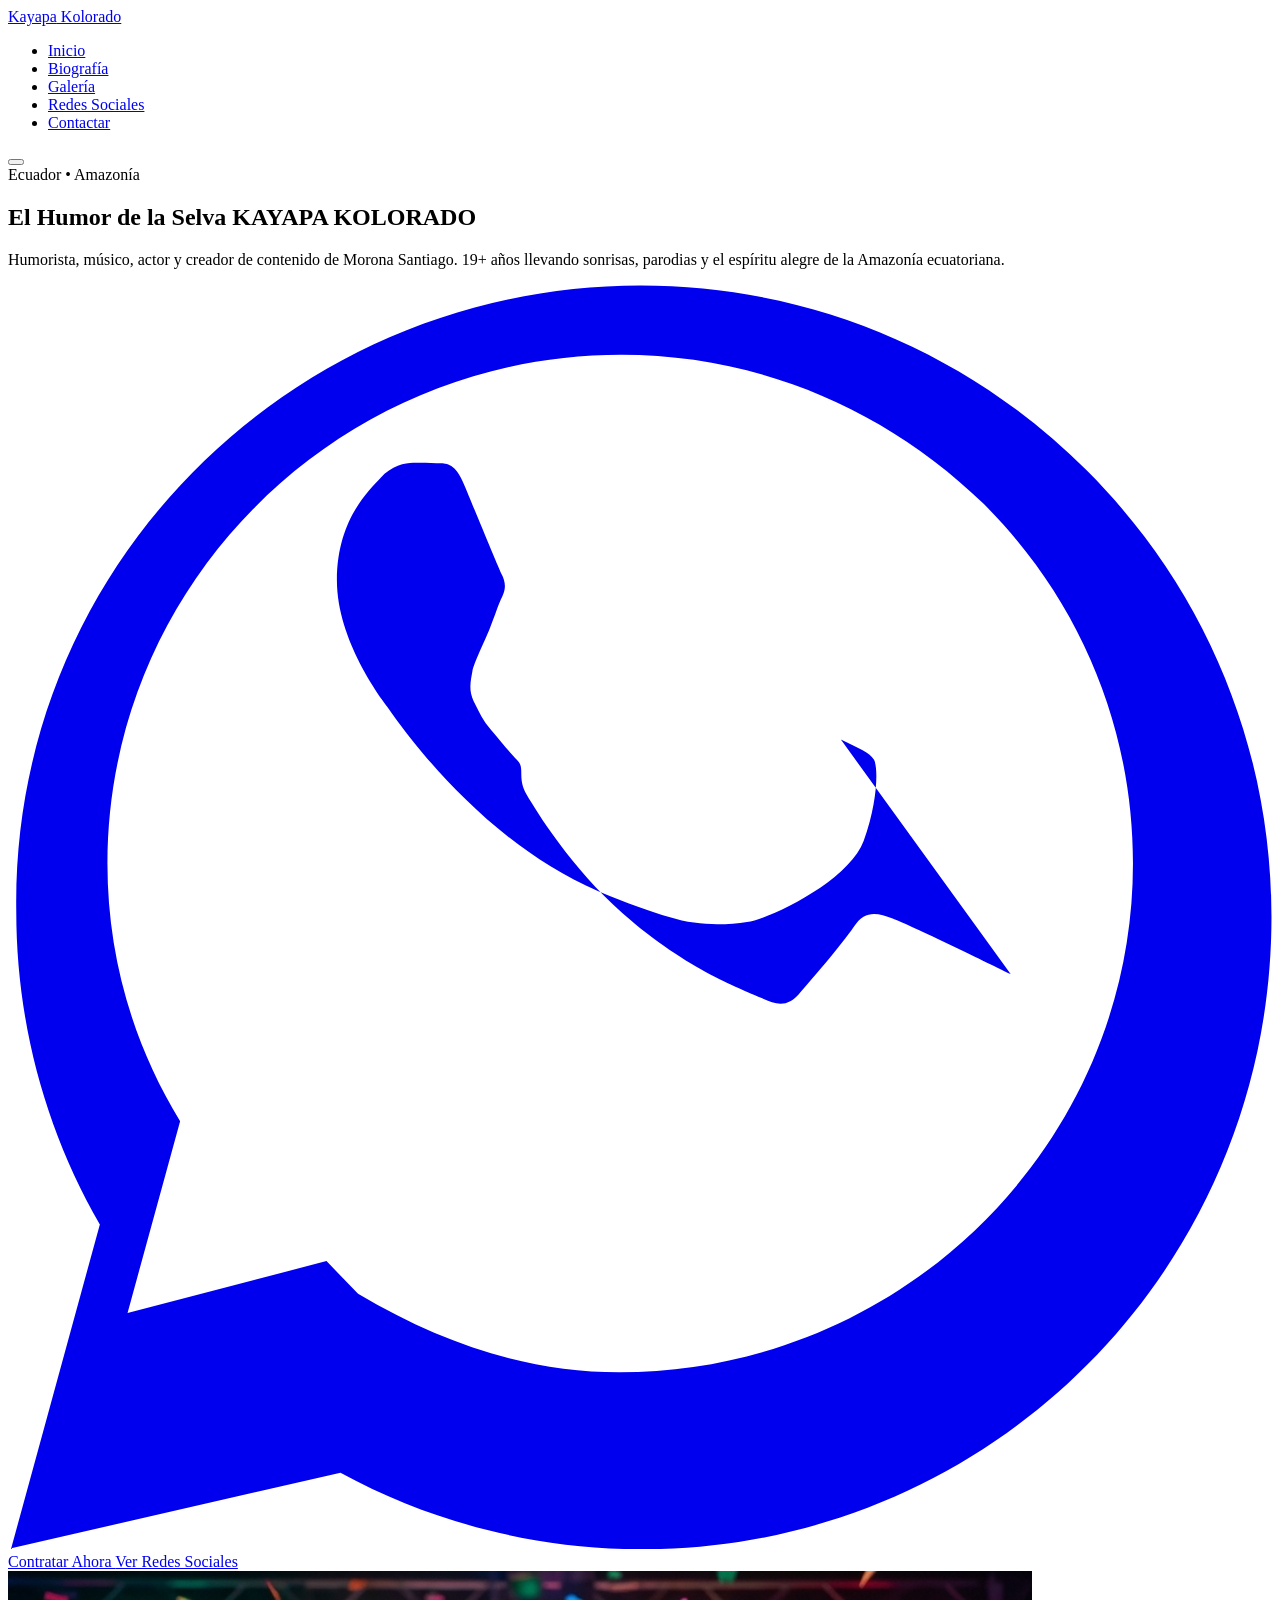
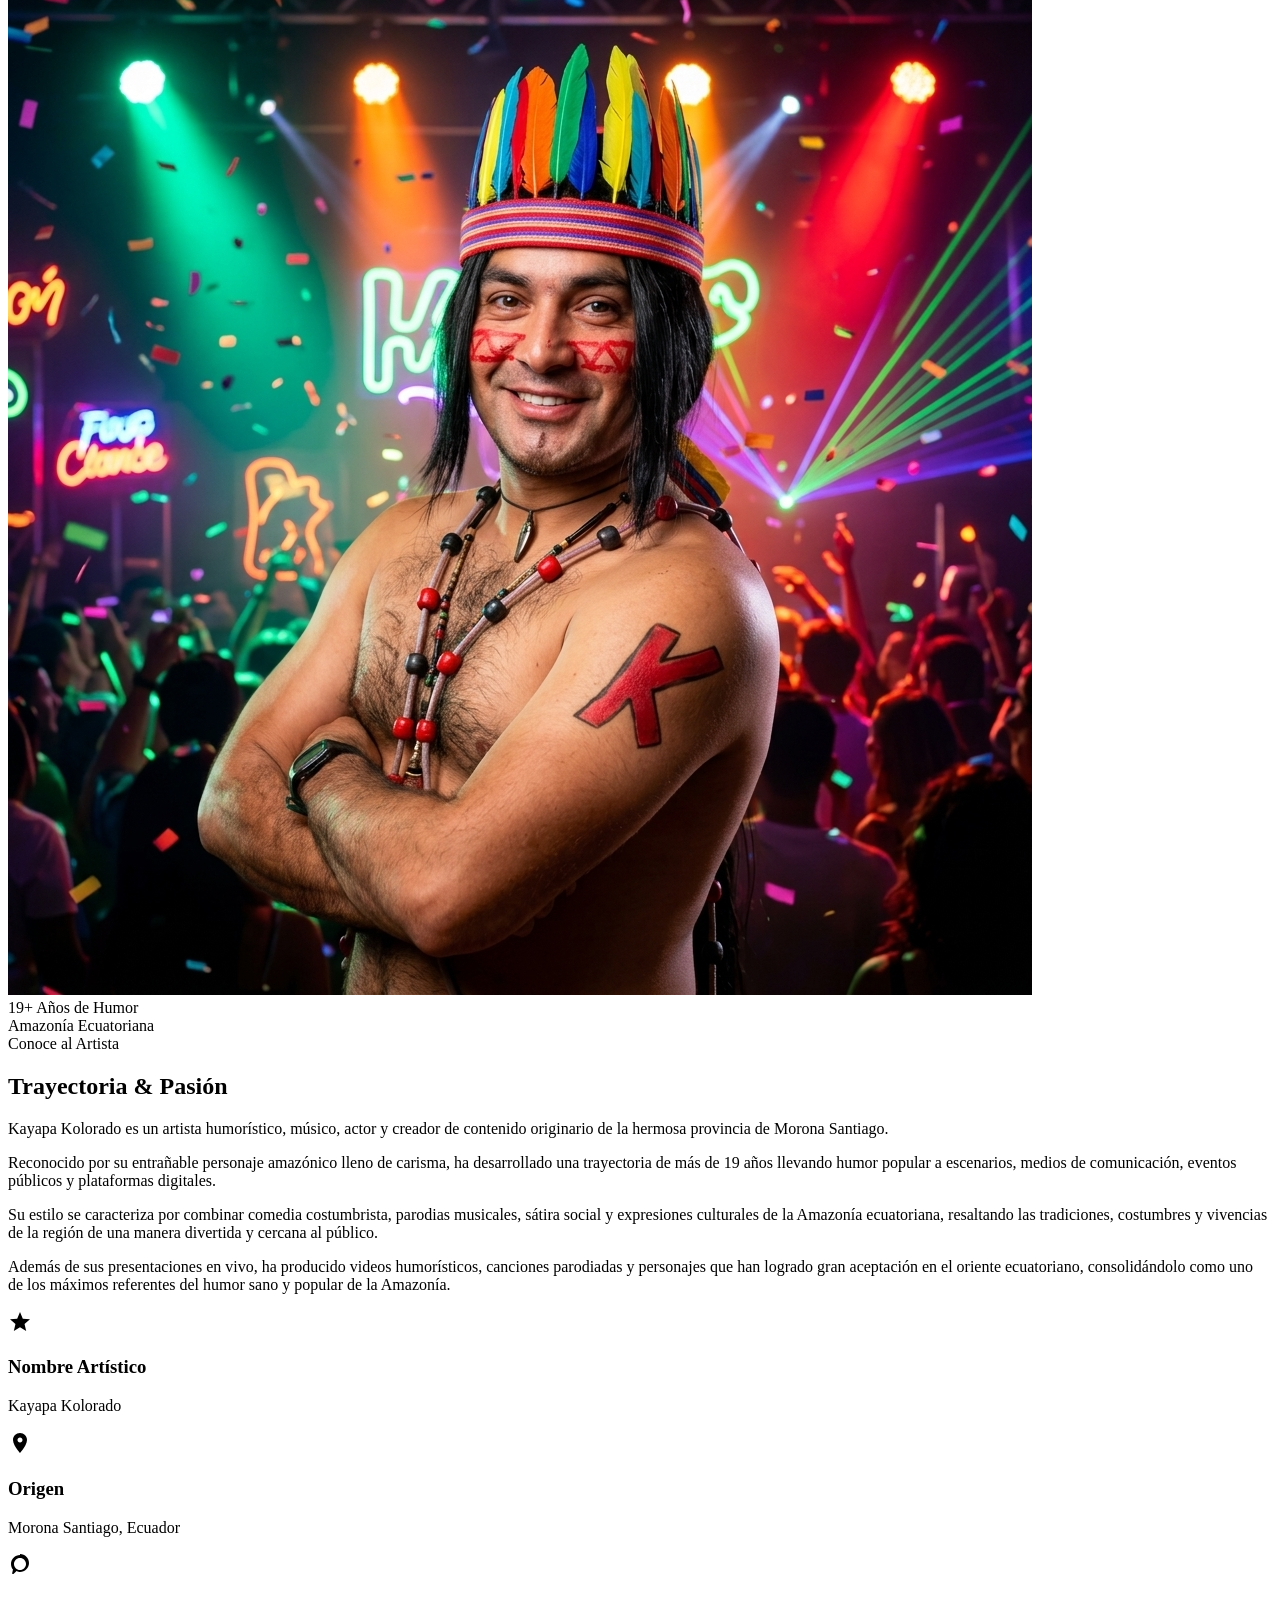
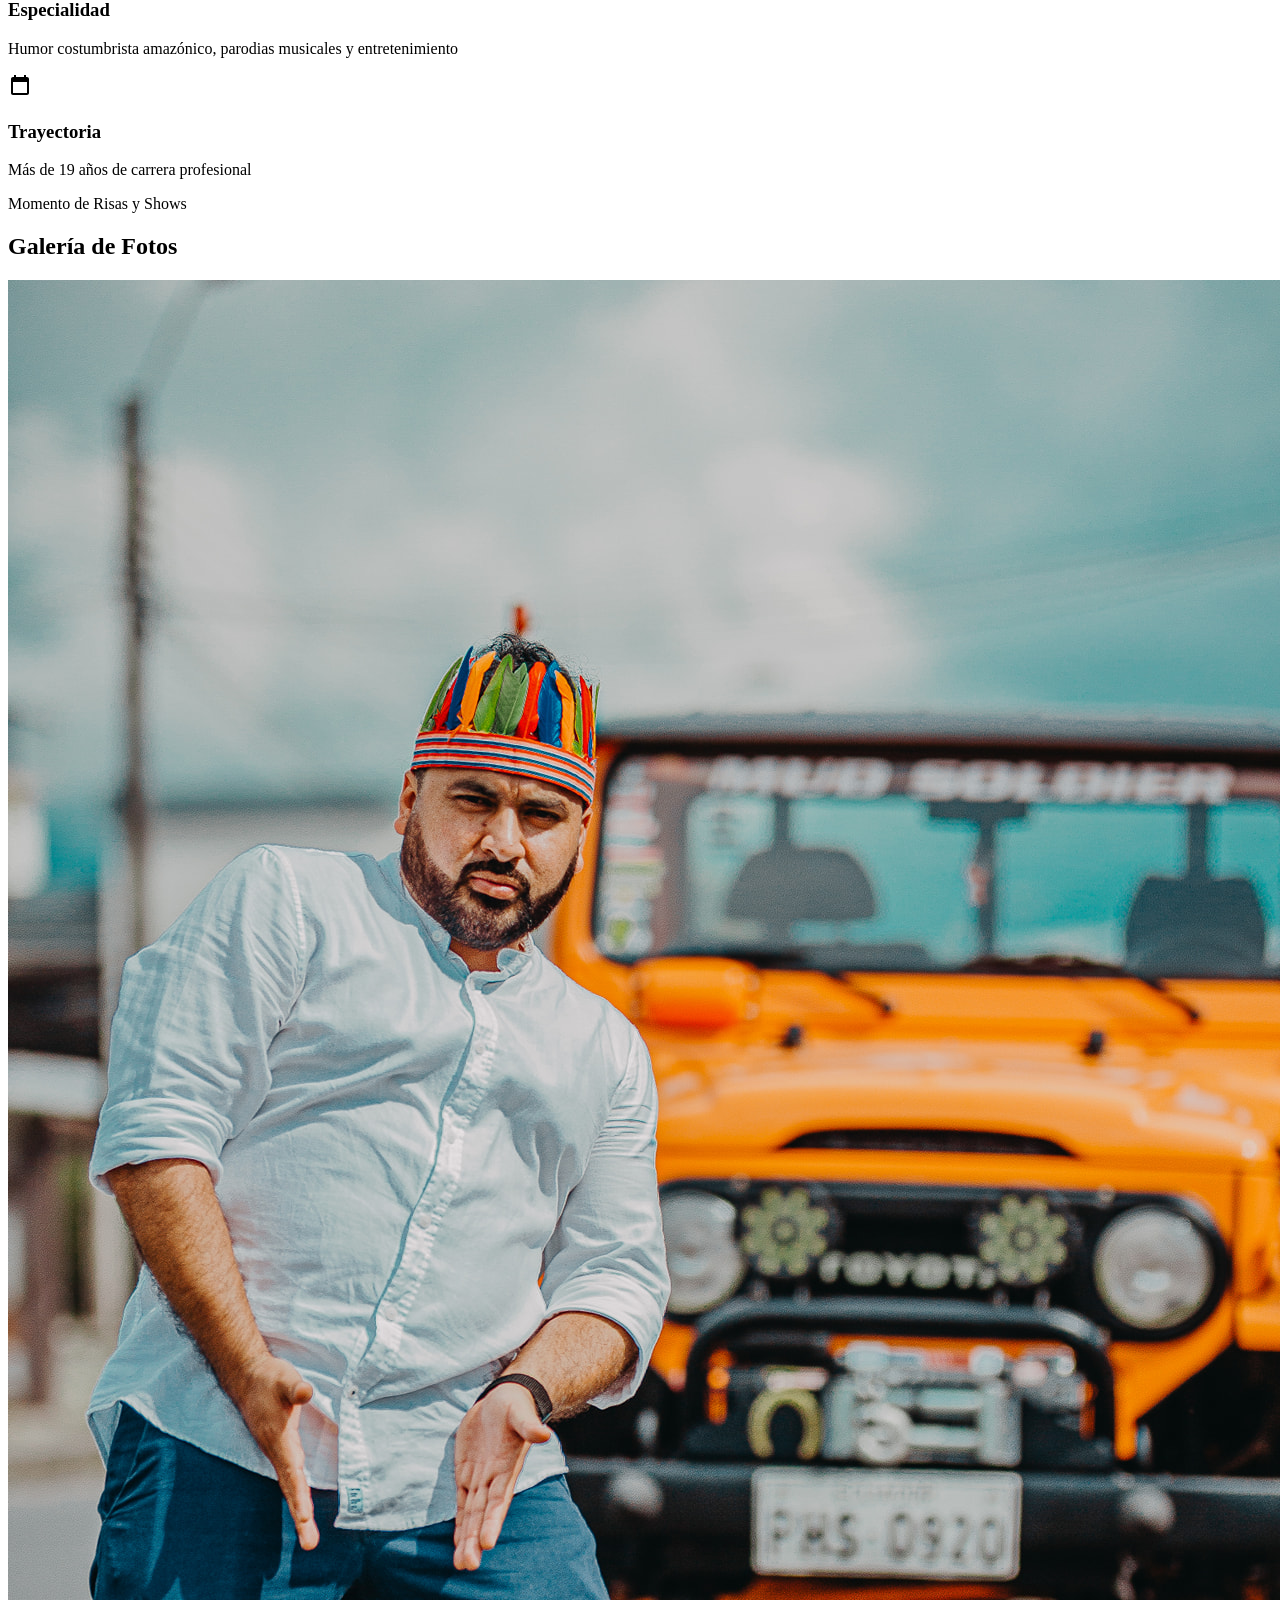
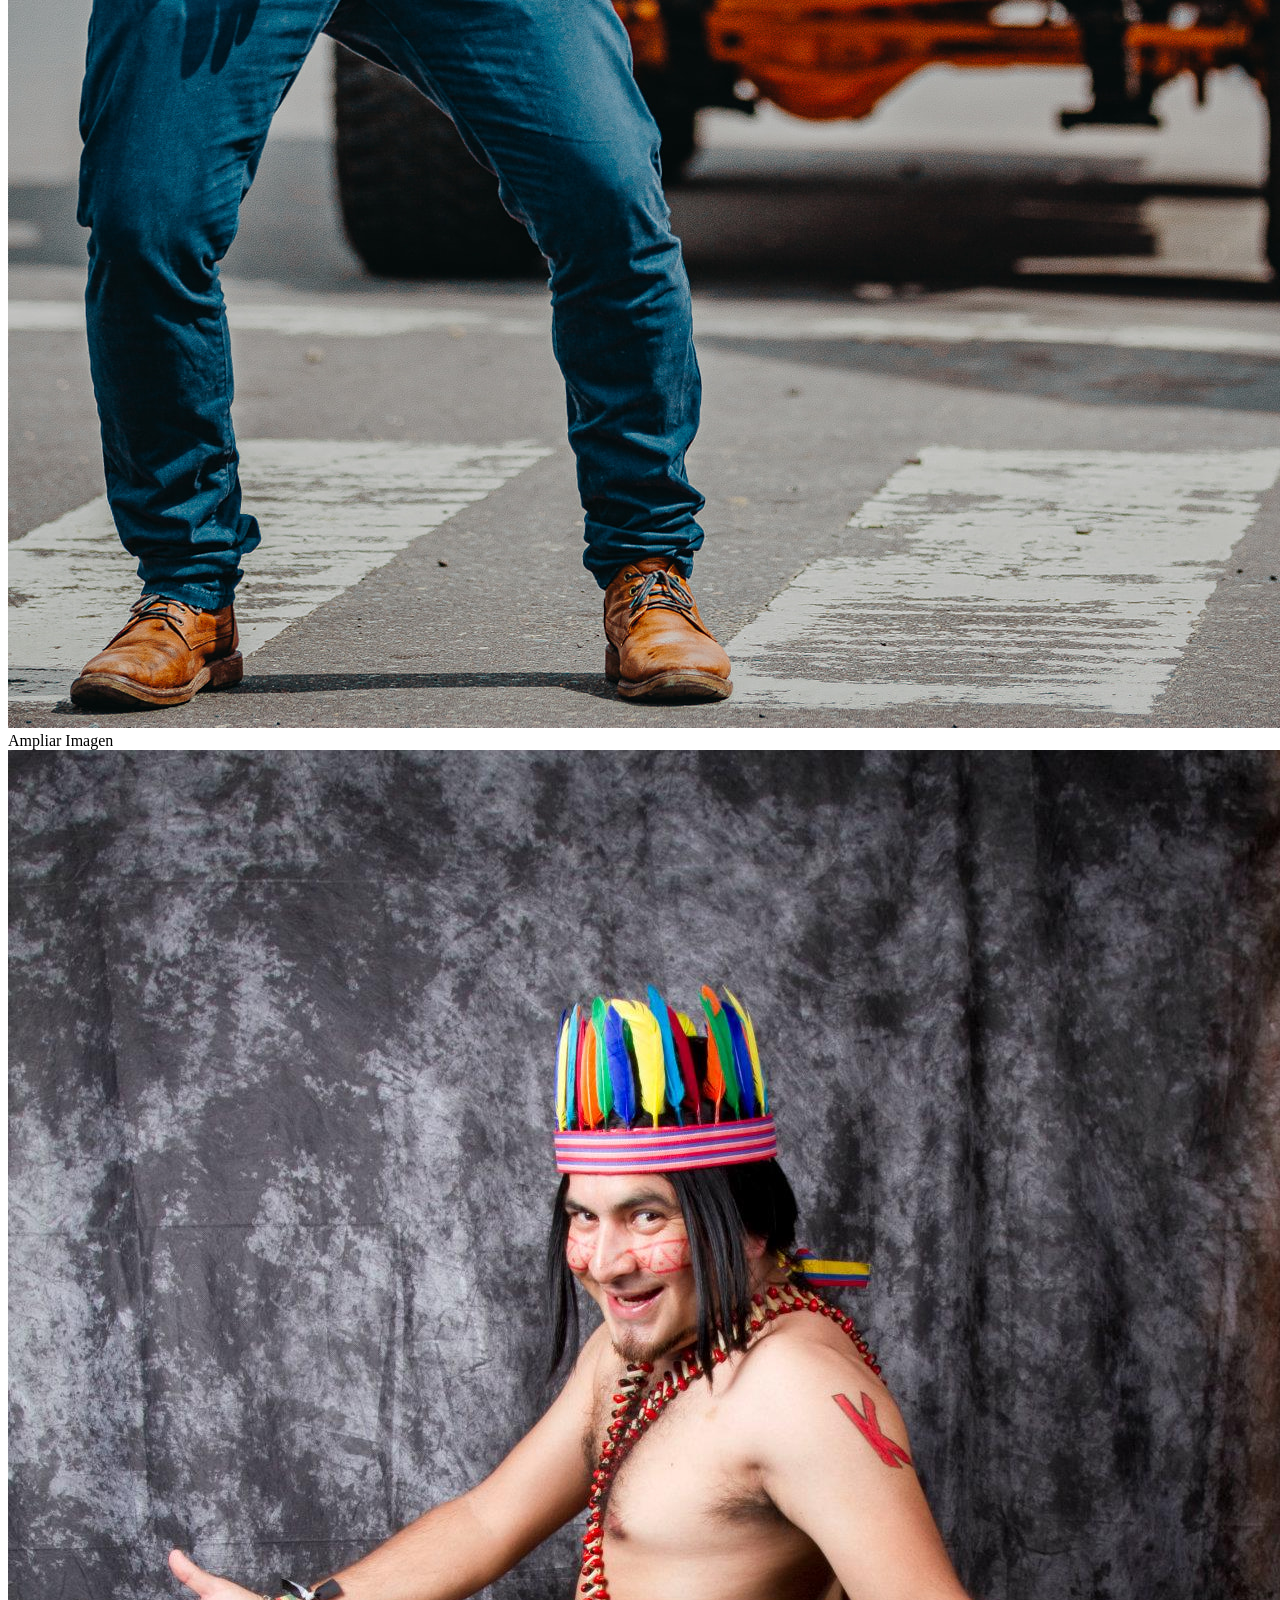
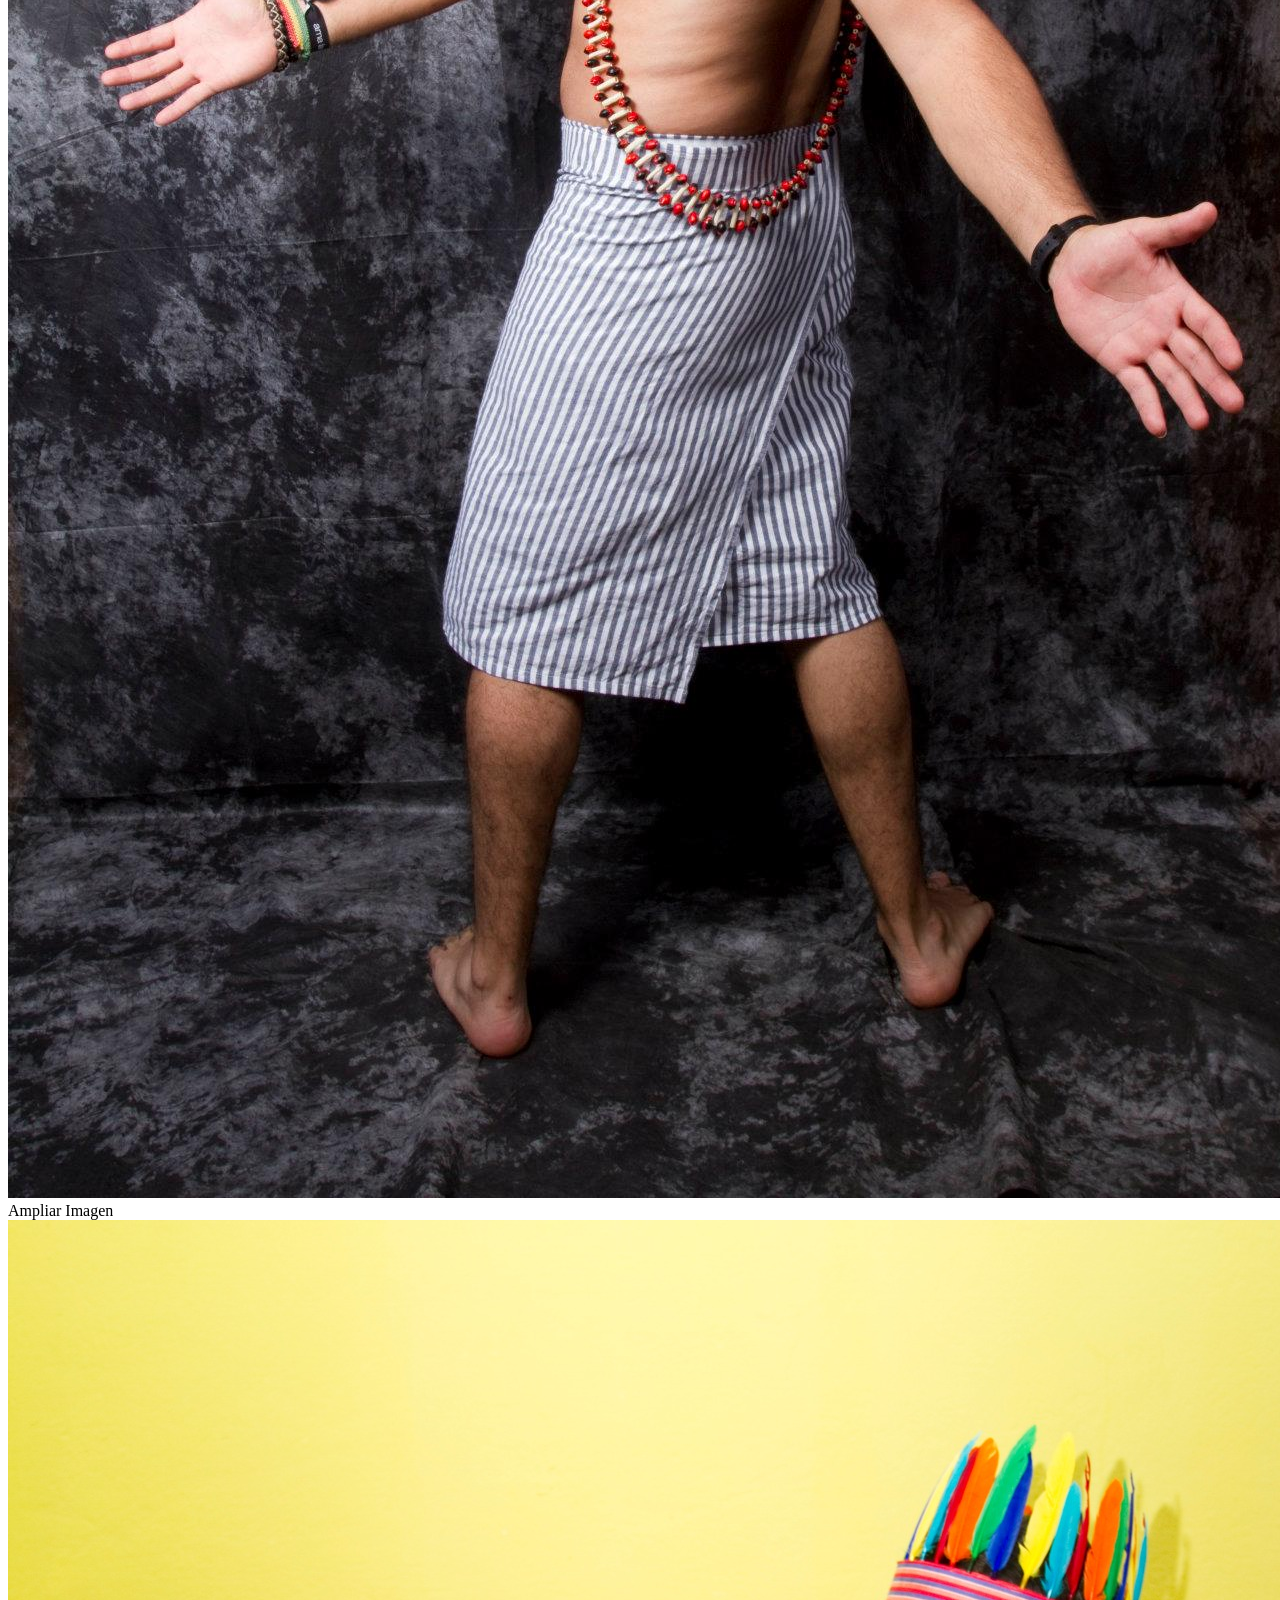
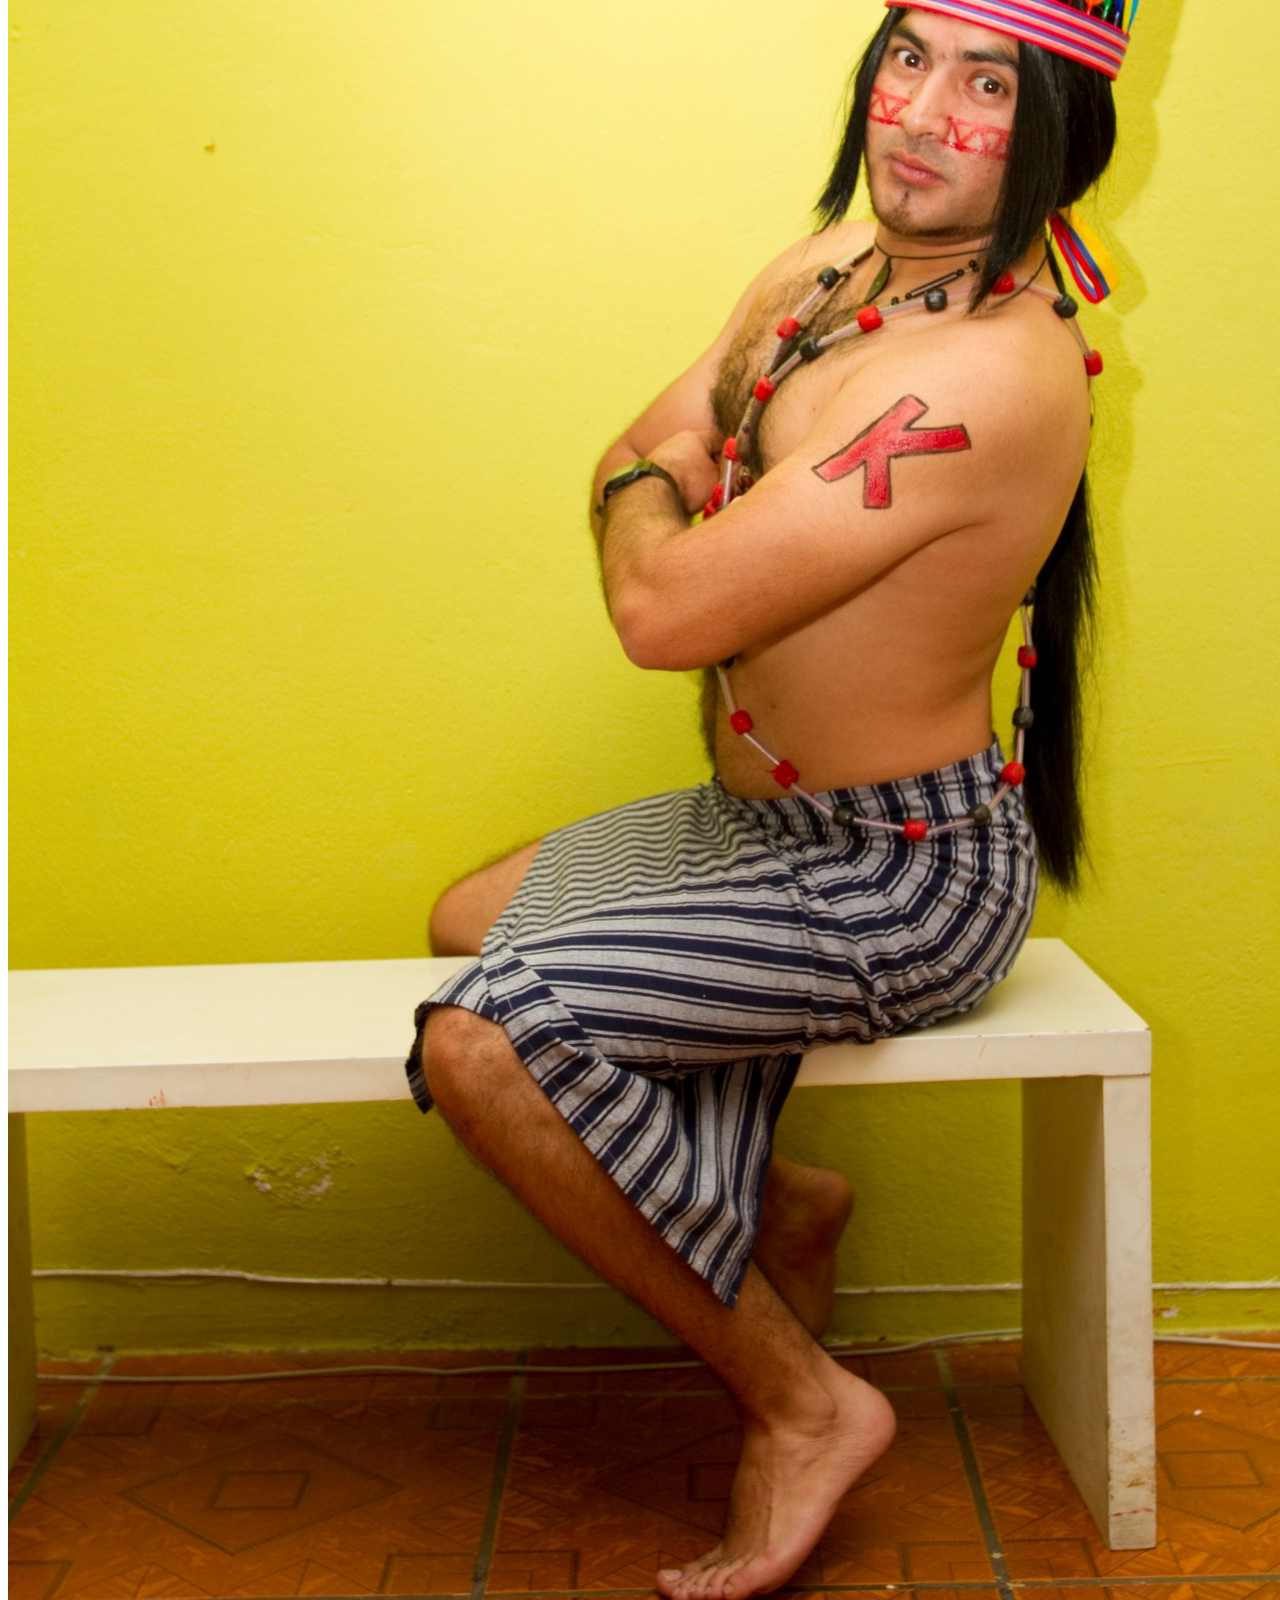
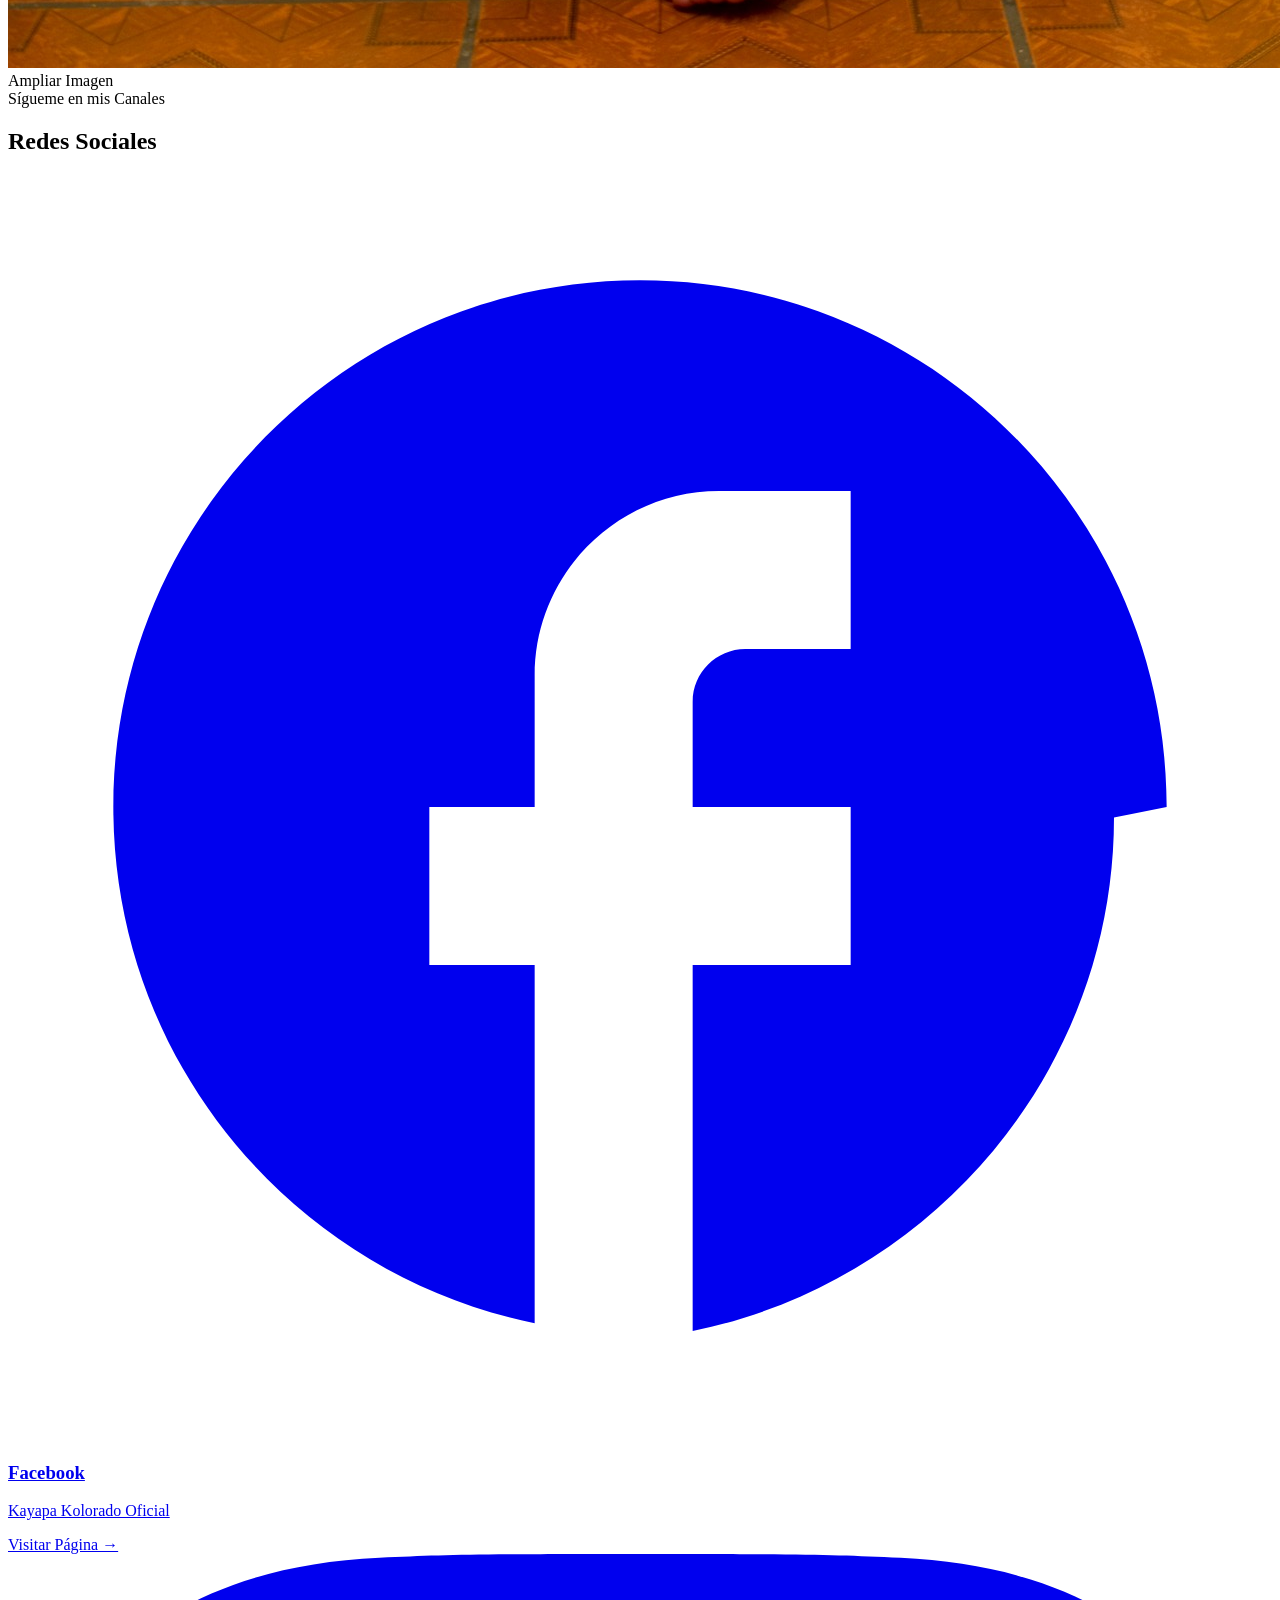
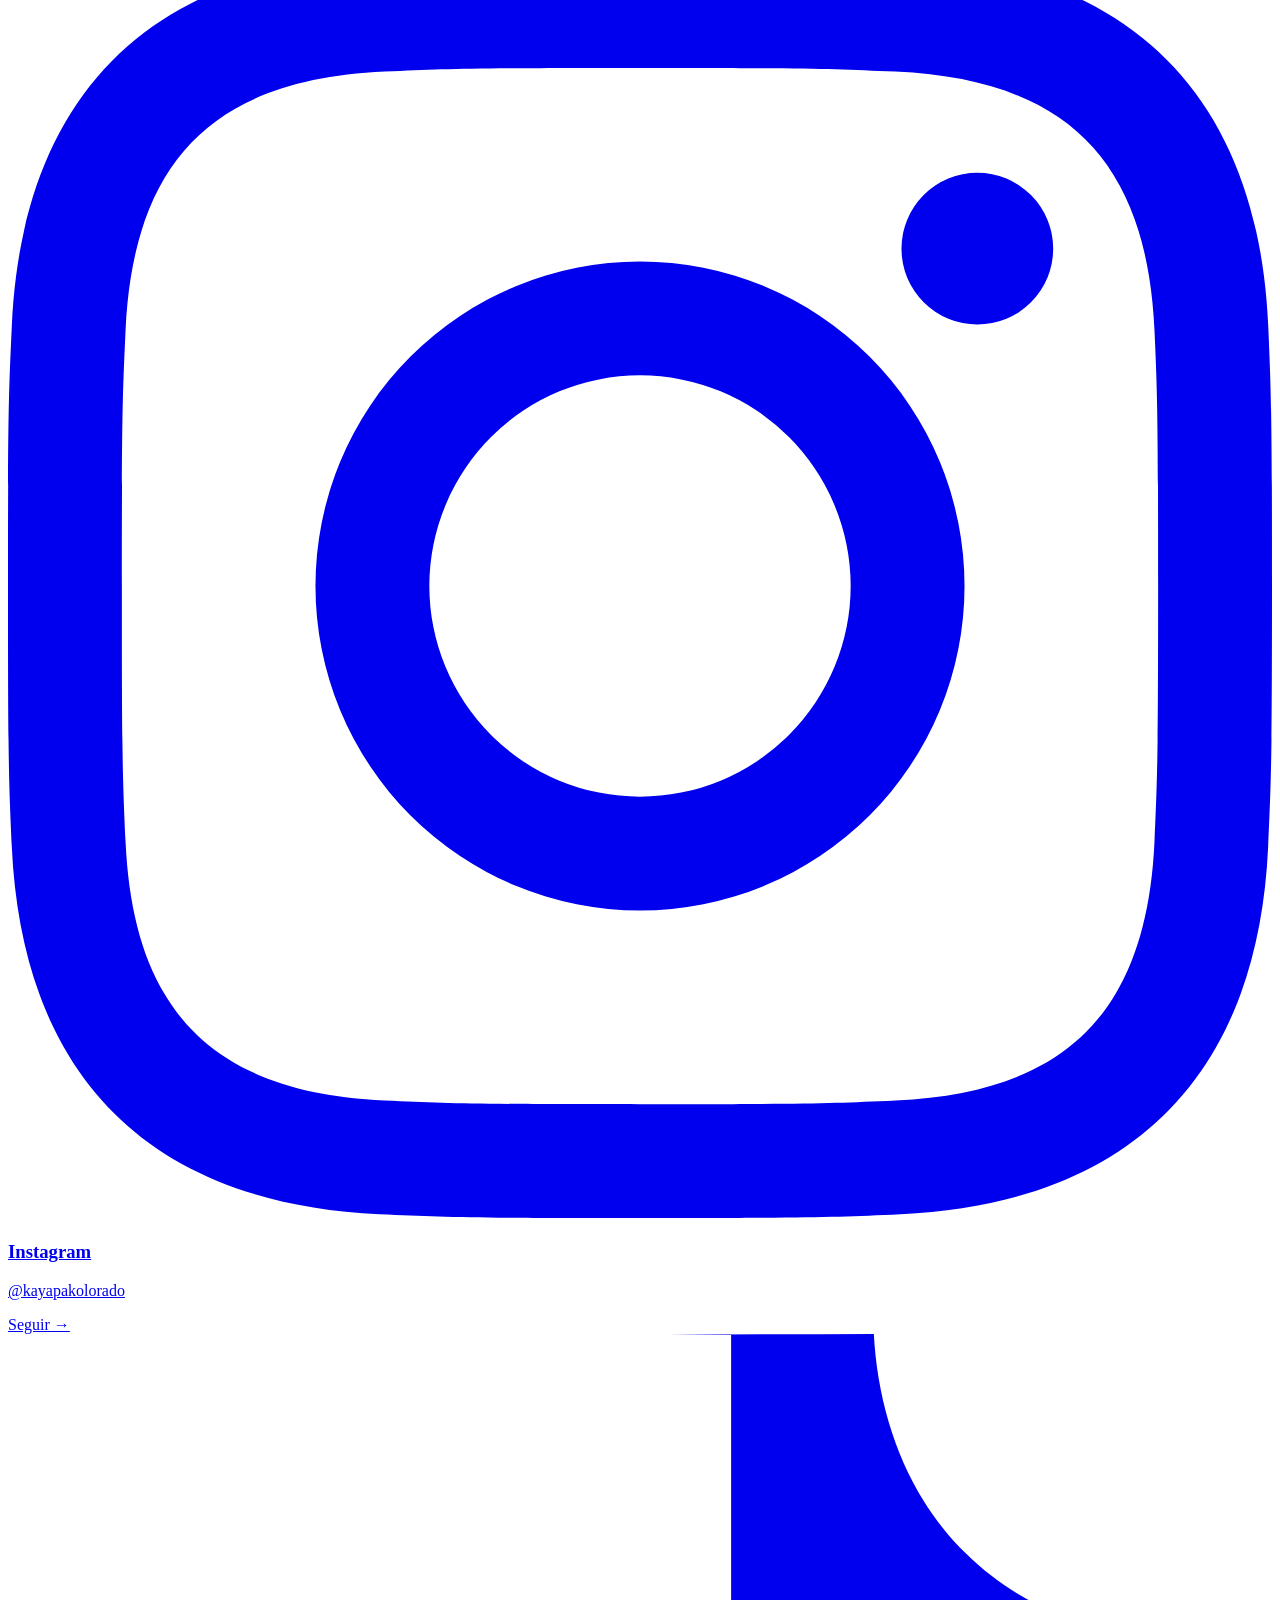
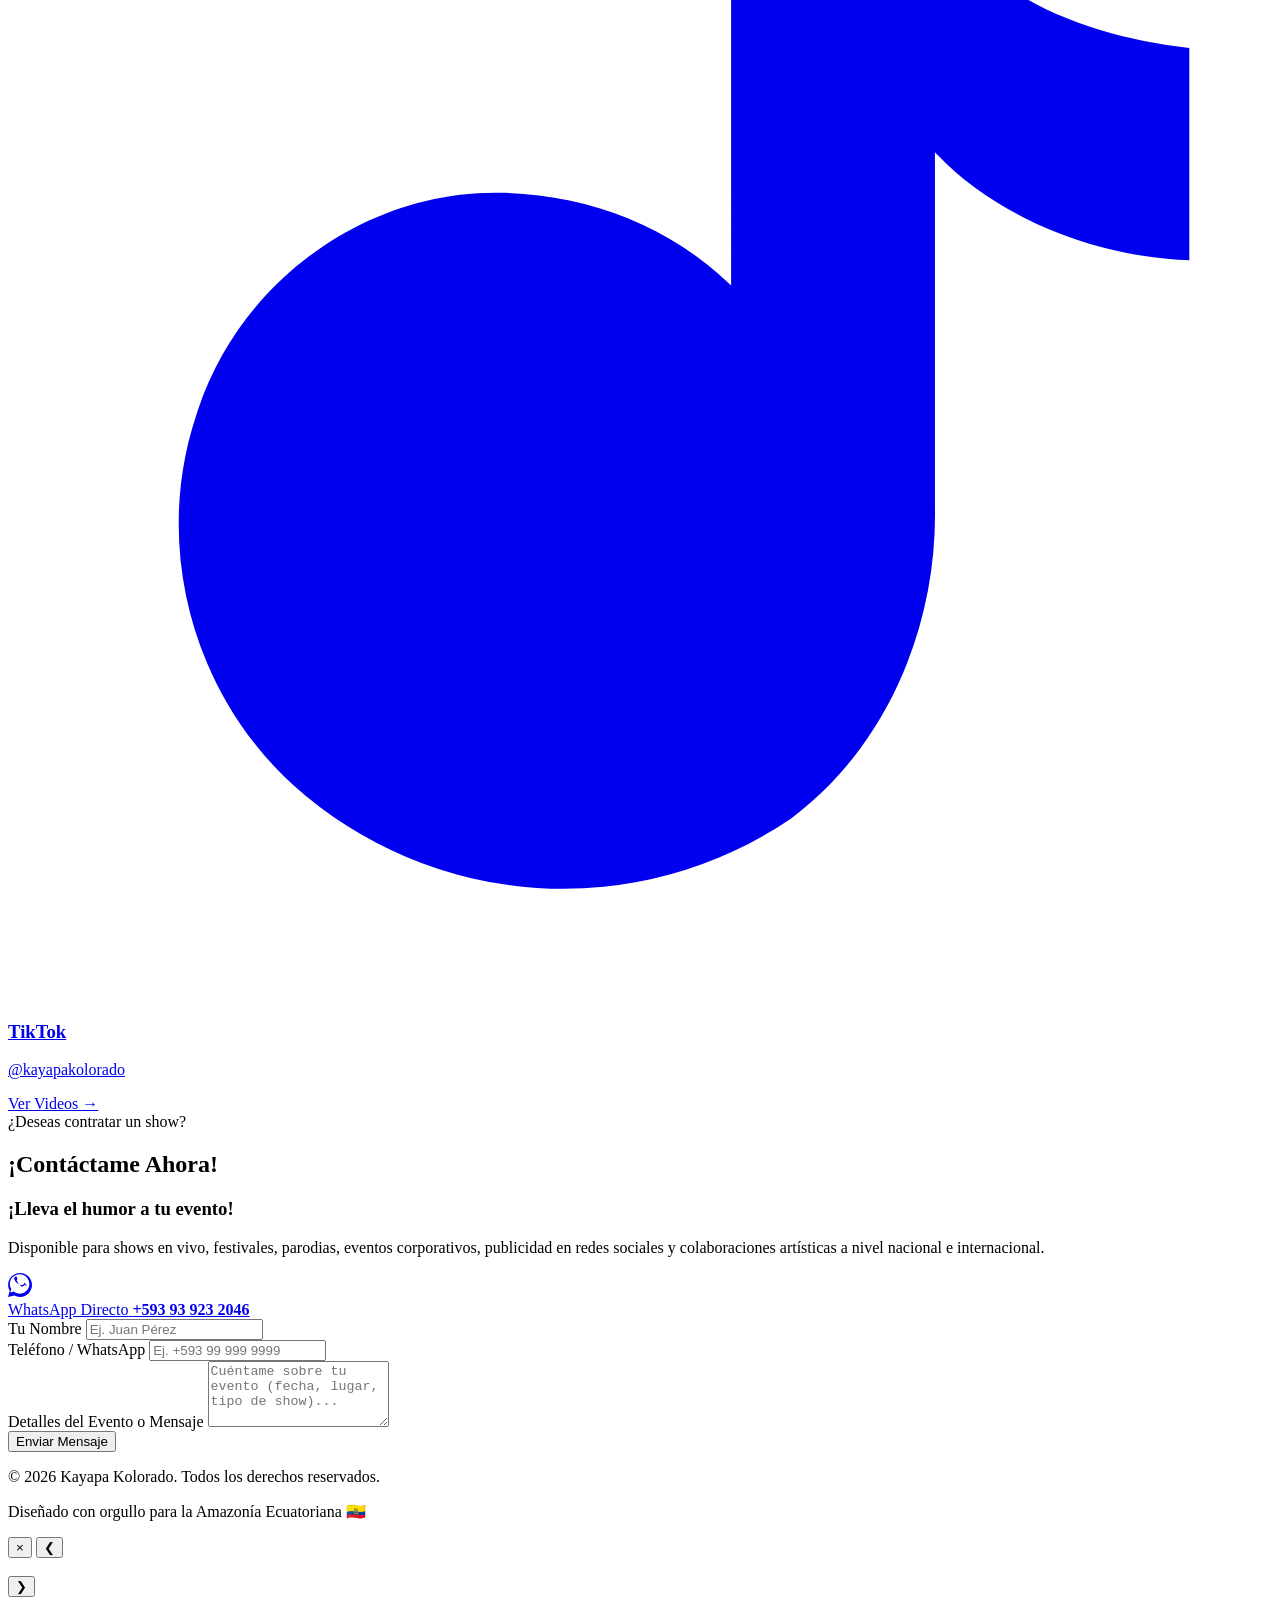
==== index.html @ 8298f774 "Add files via upload" ====
<!DOCTYPE html>
<html lang="es">
<head>
    <meta charset="UTF-8">
    <meta name="viewport" content="width=device-width, initial-scale=1.0">
    <meta name="description" content="Página oficial de Kayapa Kolorado, reconocido humorista, músico, actor y creador de contenido de Morona Santiago, Ecuador. Más de 19 años de trayectoria llevando el humor amazónico a todo el país.">
    <meta name="keywords" content="Kayapa Kolorado, Humorista, Actor, Musico, Amazonia, Morona Santiago, Ecuador, Comedia, Parodias Musicales, Humor Costumbrista">
    <meta name="author" content="Kayapa Kolorado">
    
    <!-- Open Graph / Facebook -->
    <meta property="og:type" content="website">
    <meta property="og:url" content="https://github.com/kayapakolorado">
    <meta property="og:title" content="Kayapa Kolorado | Humor y Cultura Amazónica">
    <meta property="og:description" content="Humorista, músico, actor y creador de contenido de Morona Santiago, Ecuador.">
    <meta property="og:image" content="portada_kayapa_fiesta.png">

    <title>Kayapa Kolorado | Oficial</title>
    
    <!-- Google Fonts -->
    <link rel="preconnect" href="https://fonts.googleapis.com">
    <link rel="preconnect" href="https://fonts.gstatic.com" crossorigin>
    <link href="https://fonts.googleapis.com/css2?family=Outfit:wght@300;400;600;700;800&family=Playfair+Display:ital,wght@0,700;1,700&display=swap" rel="stylesheet">
    
    <!-- Custom CSS -->
    <link rel="stylesheet" href="style.css">
</head>
<body>

    <!-- Header / Navbar -->
    <header class="main-header" id="header">
        <div class="header-container">
            <a href="#inicio" class="logo">
                <span class="logo-text-accent">Kayapa</span> Kolorado
            </a>
            <nav class="nav-menu" id="nav-menu">
                <ul>
                    <li><a href="#inicio" class="nav-link active">Inicio</a></li>
                    <li><a href="#biografia" class="nav-link">Biografía</a></li>
                    <li><a href="#galeria" class="nav-link">Galería</a></li>
                    <li><a href="#redes" class="nav-link">Redes Sociales</a></li>
                    <li><a href="#contacto" class="nav-link btn-nav">Contactar</a></li>
                </ul>
            </nav>
            <button class="mobile-toggle" id="mobile-toggle" aria-label="Menu de Navegación">
                <span class="bar"></span>
                <span class="bar"></span>
                <span class="bar"></span>
            </button>
        </div>
    </header>

    <!-- Hero Section -->
    <section class="hero" id="inicio">
        <div class="hero-bg-overlay"></div>
        <div class="hero-container">
            <div class="hero-content">
                <span class="badge">Ecuador • Amazonía</span>
                <h1 class="hero-title">
                    <span class="title-top">El Humor de la Selva</span>
                    <span class="title-main">KAYAPA <span class="gradient-text">KOLORADO</span></span>
                </h1>
                <p class="hero-subtitle">Humorista, músico, actor y creador de contenido de Morona Santiago. 19+ años llevando sonrisas, parodias y el espíritu alegre de la Amazonía ecuatoriana.</p>
                <div class="hero-actions">
                    <a href="https://wa.me/593939232046?text=Hola%20Kayapa%20Kolorado,%20me%20gustaría%20contactarte%20para%20un%20evento." target="_blank" class="btn btn-primary" id="btn-hero-whatsapp">
                        <!-- WhatsApp Icon -->
                        <svg class="icon-btn" viewBox="0 0 24 24" fill="currentColor">
                            <path d="M.057 24l1.687-6.163c-1.041-1.804-1.588-3.849-1.587-5.946C.06 5.348 5.397.01 12.008.01c3.202.001 6.212 1.246 8.477 3.514 2.266 2.268 3.507 5.28 3.505 8.484-.004 6.657-5.34 11.997-11.953 11.997-2.005-.001-3.973-.502-5.724-1.455L0 24zm6.59-4.846c1.66.986 3.288 1.488 4.96 1.49 5.375 0 9.75-4.332 9.753-9.654.002-2.578-1.002-5.001-2.83-6.83C16.643 2.33 14.224 1.326 11.645 1.326c-5.378 0-9.754 4.331-9.757 9.655-.001 1.748.476 3.42 1.38 4.896l-.998 3.64 3.777-.983zm12.39-6.07c-.328-.163-1.94-.949-2.24-1.057-.302-.108-.522-.163-.74.163-.219.324-.848 1.057-1.038 1.27-.19.216-.381.243-.71.08-.328-.162-1.386-.505-2.64-1.613-.975-.862-1.63-1.927-1.82-2.25-.19-.324-.02-.5-.184-.66-.147-.147-.328-.38-.492-.57-.164-.189-.22-.324-.329-.54-.108-.217-.054-.407-.027-.57.027-.162.22-.54.329-.812.108-.27.162-.461.243-.622.081-.162.041-.3-.014-.407-.054-.109-.523-1.246-.716-1.71-.188-.454-.377-.393-.522-.401-.134-.007-.289-.008-.444-.008-.156 0-.41.058-.625.29-.216.233-.823.795-.823 1.939 0 1.143.84 2.246.956 2.4.116.155 1.654 2.498 4.008 3.504.56.24 1.002.383 1.344.492.563.177 1.074.152 1.48.093.452-.066 1.94-.784 2.215-1.542.274-.757.274-1.408.192-1.542-.081-.135-.298-.216-.626-.38z"/>
                        </svg>
                        Contratar Ahora
                    </a>
                    <a href="#redes" class="btn btn-secondary">Ver Redes Sociales</a>
                </div>
            </div>
            <div class="hero-image-wrapper">
                <div class="hero-image-border">
                    <img src="portada_kayapa_fiesta.png" alt="Kayapa Kolorado Oficial" class="hero-profile-img">
                </div>
                <div class="floating-badge badge-1">
                    <span class="badge-number">19+</span>
                    <span class="badge-text">Años de Humor</span>
                </div>
                <div class="floating-badge badge-2">
                    <span class="badge-text">Amazonía Ecuatoriana</span>
                </div>
            </div>
        </div>
    </section>

    <!-- Bio / Info Section -->
    <section class="biografia" id="biografia">
        <div class="bio-container">
            <div class="section-title-wrapper text-center">
                <span class="section-subtitle">Conoce al Artista</span>
                <h2 class="section-title">Trayectoria & Pasión</h2>
                <div class="title-line"></div>
            </div>

            <div class="bio-grid">
                <!-- Textual bio -->
                <div class="bio-text">
                    <p class="lead">Kayapa Kolorado es un artista humorístico, músico, actor y creador de contenido originario de la hermosa provincia de Morona Santiago.</p>
                    <p>Reconocido por su entrañable personaje amazónico lleno de carisma, ha desarrollado una trayectoria de más de 19 años llevando humor popular a escenarios, medios de comunicación, eventos públicos y plataformas digitales.</p>
                    <p>Su estilo se caracteriza por combinar comedia costumbrista, parodias musicales, sátira social y expresiones culturales de la Amazonía ecuatoriana, resaltando las tradiciones, costumbres y vivencias de la región de una manera divertida y cercana al público.</p>
                    <p>Además de sus presentaciones en vivo, ha producido videos humorísticos, canciones parodiadas y personajes que han logrado gran aceptación en el oriente ecuatoriano, consolidándolo como uno de los máximos referentes del humor sano y popular de la Amazonía.</p>
                </div>

                <!-- Profile Info Cards -->
                <div class="bio-cards">
                    <div class="info-card">
                        <div class="card-icon">
                            <!-- Star Icon -->
                            <svg viewBox="0 0 24 24" fill="currentColor" width="24" height="24">
                                <path d="M12 17.27L18.18 21l-1.64-7.03L22 9.24l-7.19-.61L12 2 9.19 8.63 2 9.24l5.46 4.73L5.82 21z"/>
                            </svg>
                        </div>
                        <div class="card-content">
                            <h3>Nombre Artístico</h3>
                            <p>Kayapa Kolorado</p>
                        </div>
                    </div>

                    <div class="info-card">
                        <div class="card-icon">
                            <!-- Map Icon -->
                            <svg viewBox="0 0 24 24" fill="currentColor" width="24" height="24">
                                <path d="M12 2C8.13 2 5 5.13 5 9c0 5.25 7 13 7 13s7-7.75 7-13c0-3.87-3.13-7-7-7zm0 9.5c-1.38 0-2.5-1.12-2.5-2.5s1.12-2.5 2.5-2.5 2.5 1.12 2.5 2.5-1.12 2.5-2.5 2.5z"/>
                            </svg>
                        </div>
                        <div class="card-content">
                            <h3>Origen</h3>
                            <p>Morona Santiago, Ecuador</p>
                        </div>
                    </div>

                    <div class="info-card">
                        <div class="card-icon">
                            <!-- Theatre / Masks Icon -->
                            <svg viewBox="0 0 24 24" fill="currentColor" width="24" height="24">
                                <path d="M12 2c-4.97 0-9 4.03-9 9 0 2.12.74 4.07 1.97 5.61L4.35 19.4c-.39.39-.39 1.02 0 1.41.39.39 1.02.39 1.41 0l2.79-2.79C10.09 18.63 11.02 19 12 19c4.97 0 9-4.03 9-9s-4.03-9-9-9zm0 15c-3.31 0-6-2.69-6-6s2.69-6 6-6 6 2.69 6 6-2.69 6-6 6z"/>
                            </svg>
                        </div>
                        <div class="card-content">
                            <h3>Especialidad</h3>
                            <p>Humor costumbrista amazónico, parodias musicales y entretenimiento</p>
                        </div>
                    </div>

                    <div class="info-card">
                        <div class="card-icon">
                            <!-- Award / Calendar Icon -->
                            <svg viewBox="0 0 24 24" fill="currentColor" width="24" height="24">
                                <path d="M19 3h-1V1h-2v2H8V1H6v2H5c-1.11 0-1.99.9-1.99 2L3 19c0 1.1.89 2 2 2h14c1.1 0 2-.9 2-2V5c0-1.1-.9-2-2-2zm0 16H5V8h14v11z"/>
                            </svg>
                        </div>
                        <div class="card-content">
                            <h3>Trayectoria</h3>
                            <p>Más de 19 años de carrera profesional</p>
                        </div>
                    </div>
                </div>
            </div>
        </div>
    </section>

    <!-- Gallery Section -->
    <section class="galeria" id="galeria">
        <div class="gallery-container">
            <div class="section-title-wrapper text-center">
                <span class="section-subtitle">Momento de Risas y Shows</span>
                <h2 class="section-title">Galería de Fotos</h2>
                <div class="title-line"></div>
            </div>

            <div class="gallery-grid">
                <!-- Gallery Item 1 -->
                <div class="gallery-item" data-index="0">
                    <img src="120326393_3412416592178677_6561728807973833797_n.jpg" alt="Show de Kayapa Kolorado en escenario">
                    <div class="gallery-overlay">
                        <span>Ampliar Imagen</span>
                    </div>
                </div>

                <!-- Gallery Item 2 -->
                <div class="gallery-item" data-index="1">
                    <img src="503798682_10067882973298639_1563941399073077420_n.jpg" alt="Kayapa Kolorado con su traje típico amazónico">
                    <div class="gallery-overlay">
                        <span>Ampliar Imagen</span>
                    </div>
                </div>

                <!-- Gallery Item 3 -->
                <div class="gallery-item" data-index="2">
                    <img src="555674996_1326061005650047_5799040082860314080_n.jpg" alt="Presentación oficial de Kayapa Kolorado">
                    <div class="gallery-overlay">
                        <span>Ampliar Imagen</span>
                    </div>
                </div>
            </div>
        </div>
    </section>

    <!-- Social Media Section -->
    <section class="redes" id="redes">
        <div class="redes-container">
            <div class="section-title-wrapper text-center">
                <span class="section-subtitle">Sígueme en mis Canales</span>
                <h2 class="section-title">Redes Sociales</h2>
                <div class="title-line"></div>
            </div>

            <div class="social-grid">
                <!-- Facebook Card -->
                <a href="https://www.facebook.com/profile.php?id=100047384790912" target="_blank" class="social-card facebook-card" id="facebook-link">
                    <div class="social-icon">
                        <svg viewBox="0 0 24 24" fill="currentColor">
                            <path d="M22 12c0-5.52-4.48-10-10-10S2 6.48 2 12c0 4.84 3.44 8.87 8 9.8V15H8v-3h2V9.5C10 7.57 11.57 6 13.5 6H16v3h-2c-.55 0-1 .45-1 1v2h3v3h-3v6.95c4.56-.93 8-4.96 8-9.75z"/>
                        </svg>
                    </div>
                    <div class="social-info">
                        <h3>Facebook</h3>
                        <p class="social-handle">Kayapa Kolorado Oficial</p>
                        <span class="social-action">Visitar Página &rarr;</span>
                    </div>
                </a>

                <!-- Instagram Card -->
                <a href="https://www.instagram.com/kayapakolorado/" target="_blank" class="social-card instagram-card" id="instagram-link">
                    <div class="social-icon">
                        <svg viewBox="0 0 24 24" fill="currentColor">
                            <path d="M12 2.163c3.204 0 3.584.012 4.85.07 3.252.148 4.771 1.691 4.919 4.919.058 1.265.069 1.645.069 4.849 0 3.205-.012 3.584-.069 4.849-.149 3.225-1.664 4.771-4.919 4.919-1.266.058-1.644.07-4.85.07-3.204 0-3.584-.012-4.849-.07-3.26-.149-4.771-1.699-4.919-4.92-.058-1.265-.07-1.644-.07-4.849 0-3.204.013-3.583.07-4.849.149-3.227 1.664-4.771 4.919-4.919 1.266-.057 1.645-.069 4.849-.069zM12 0C8.741 0 8.333.014 7.053.072 2.695.272.273 2.69.073 7.051.014 8.333 0 8.741 0 12c0 3.259.014 3.668.072 4.948.2 4.358 2.618 6.78 6.98 6.98C8.333 23.986 8.741 24 12 24c3.259 0 3.668-.014 4.948-.072 4.354-.2 6.782-2.618 6.979-6.98.059-1.28.073-1.689.073-4.948 0-3.259-.014-3.667-.072-4.947-.196-4.354-2.617-6.78-6.979-6.98C15.668.014 15.259 0 12 0zm0 5.838a6.162 6.162 0 1 0 0 12.324 6.162 6.162 0 0 0 0-12.324zM12 16a4 4 0 1 1 0-8 4 4 0 0 1 0 8zm6.406-11.845a1.44 1.44 0 1 0 0 2.881 1.44 1.44 0 0 0 0-2.881z"/>
                        </svg>
                    </div>
                    <div class="social-info">
                        <h3>Instagram</h3>
                        <p class="social-handle">@kayapakolorado</p>
                        <span class="social-action">Seguir &rarr;</span>
                    </div>
                </a>

                <!-- TikTok Card -->
                <a href="https://www.tiktok.com/@kayapakolorado" target="_blank" class="social-card tiktok-card" id="tiktok-link">
                    <div class="social-icon">
                        <svg viewBox="0 0 24 24" fill="currentColor">
                            <path d="M12.53.02C13.84 0 15.14.01 16.44 0c.08 1.53.63 3.09 1.75 4.17 1.12 1.11 2.7 1.62 4.24 1.79v4.03c-1.44-.05-2.89-.52-4.06-1.37-.28-.2-.53-.43-.77-.68v6.76c.04 2.25-.92 4.54-2.73 5.89a7.66 7.66 0 0 1-9.45-.63c-1.92-1.74-2.67-4.54-1.85-7.01.76-2.48 3.16-4.28 5.76-4.24 1.63.02 3.24.62 4.4 1.76V.02z"/>
                        </svg>
                    </div>
                    <div class="social-info">
                        <h3>TikTok</h3>
                        <p class="social-handle">@kayapakolorado</p>
                        <span class="social-action">Ver Videos &rarr;</span>
                    </div>
                </a>
            </div>
        </div>
    </section>

    <!-- Contact Section -->
    <section class="contacto" id="contacto">
        <div class="contacto-container">
            <div class="section-title-wrapper text-center">
                <span class="section-subtitle">¿Deseas contratar un show?</span>
                <h2 class="section-title">¡Contáctame Ahora!</h2>
                <div class="title-line"></div>
            </div>

            <div class="contacto-grid">
                <!-- Info of contact -->
                <div class="contacto-info-box">
                    <h3>¡Lleva el humor a tu evento!</h3>
                    <p>Disponible para shows en vivo, festivales, parodias, eventos corporativos, publicidad en redes sociales y colaboraciones artísticas a nivel nacional e internacional.</p>
                    
                    <div class="contacto-details">
                        <a href="https://wa.me/593939232046?text=Hola%20Kayapa%20Kolorado,%20me%20gustaría%20saber%20más%20sobre%20tus%20shows." target="_blank" class="contacto-item-link" id="whatsapp-info">
                            <div class="contacto-icon wa-icon">
                                <svg viewBox="0 0 24 24" fill="currentColor" width="24" height="24">
                                    <path d="M.057 24l1.687-6.163c-1.041-1.804-1.588-3.849-1.587-5.946C.06 5.348 5.397.01 12.008.01c3.202.001 6.212 1.246 8.477 3.514 2.266 2.268 3.507 5.28 3.505 8.484-.004 6.657-5.34 11.997-11.953 11.997-2.005-.001-3.973-.502-5.724-1.455L0 24zm6.59-4.846c1.66.986 3.288 1.488 4.96 1.49 5.375 0 9.75-4.332 9.753-9.654.002-2.578-1.002-5.001-2.83-6.83C16.643 2.33 14.224 1.326 11.645 1.326c-5.378 0-9.754 4.331-9.757 9.655-.001 1.748.476 3.42 1.38 4.896l-.998 3.64 3.777-.983zm12.39-6.07c-.328-.163-1.94-.949-2.24-1.057-.302-.108-.522-.163-.74.163-.219.324-.848 1.057-1.038 1.27-.19.216-.381.243-.71.08-.328-.162-1.386-.505-2.64-1.613-.975-.862-1.63-1.927-1.82-2.25-.19-.324-.02-.5-.184-.66-.147-.147-.328-.38-.492-.57-.164-.189-.22-.324-.329-.54-.108-.217-.054-.407-.027-.57.027-.162.22-.54.329-.812.108-.27.162-.461.243-.622.081-.162.041-.3-.014-.407-.054-.109-.523-1.246-.716-1.71-.188-.454-.377-.393-.522-.401-.134-.007-.289-.008-.444-.008-.156 0-.41.058-.625.29-.216.233-.823.795-.823 1.939 0 1.143.84 2.246.956 2.4.116.155 1.654 2.498 4.008 3.504.56.24 1.002.383 1.344.492.563.177 1.074.152 1.48.093.452-.066 1.94-.784 2.215-1.542.274-.757.274-1.408.192-1.542-.081-.135-.298-.216-.626-.38z"/>
                                </svg>
                            </div>
                            <div class="contacto-item-text">
                                <span>WhatsApp Directo</span>
                                <strong>+593 93 923 2046</strong>
                            </div>
                        </a>
                    </div>
                </div>

                <!-- Contact form -->
                <div class="contacto-form-wrapper">
                    <form class="contacto-form" id="contact-form" onsubmit="event.preventDefault(); alert('¡Gracias por tu mensaje! Me pondré en contacto contigo pronto por WhatsApp.');">
                        <div class="form-group">
                            <label for="form-name">Tu Nombre</label>
                            <input type="text" id="form-name" placeholder="Ej. Juan Pérez" required>
                        </div>
                        <div class="form-group">
                            <label for="form-phone">Teléfono / WhatsApp</label>
                            <input type="tel" id="form-phone" placeholder="Ej. +593 99 999 9999" required>
                        </div>
                        <div class="form-group">
                            <label for="form-message">Detalles del Evento o Mensaje</label>
                            <textarea id="form-message" rows="4" placeholder="Cuéntame sobre tu evento (fecha, lugar, tipo de show)..." required></textarea>
                        </div>
                        <button type="submit" class="btn btn-primary btn-block">Enviar Mensaje</button>
                    </form>
                </div>
            </div>
        </div>
    </section>

    <!-- Footer -->
    <footer class="footer">
        <div class="footer-container">
            <p class="copyright">&copy; <span id="current-year"></span> Kayapa Kolorado. Todos los derechos reservados.</p>
            <p class="credits">Diseñado con orgullo para la Amazonía Ecuatoriana 🇪🇨</p>
        </div>
    </footer>

    <!-- Lightbox Modal -->
    <div class="lightbox" id="lightbox">
        <button class="lightbox-close" id="lightbox-close" aria-label="Cerrar modal">&times;</button>
        <button class="lightbox-prev" id="lightbox-prev" aria-label="Imagen anterior">&#10094;</button>
        <div class="lightbox-content">
            <img src="" alt="" id="lightbox-img">
        </div>
        <button class="lightbox-next" id="lightbox-next" aria-label="Siguiente imagen">&#10095;</button>
    </div>

    <!-- Custom Script -->
    <script src="script.js"></script>
</body>
</html>
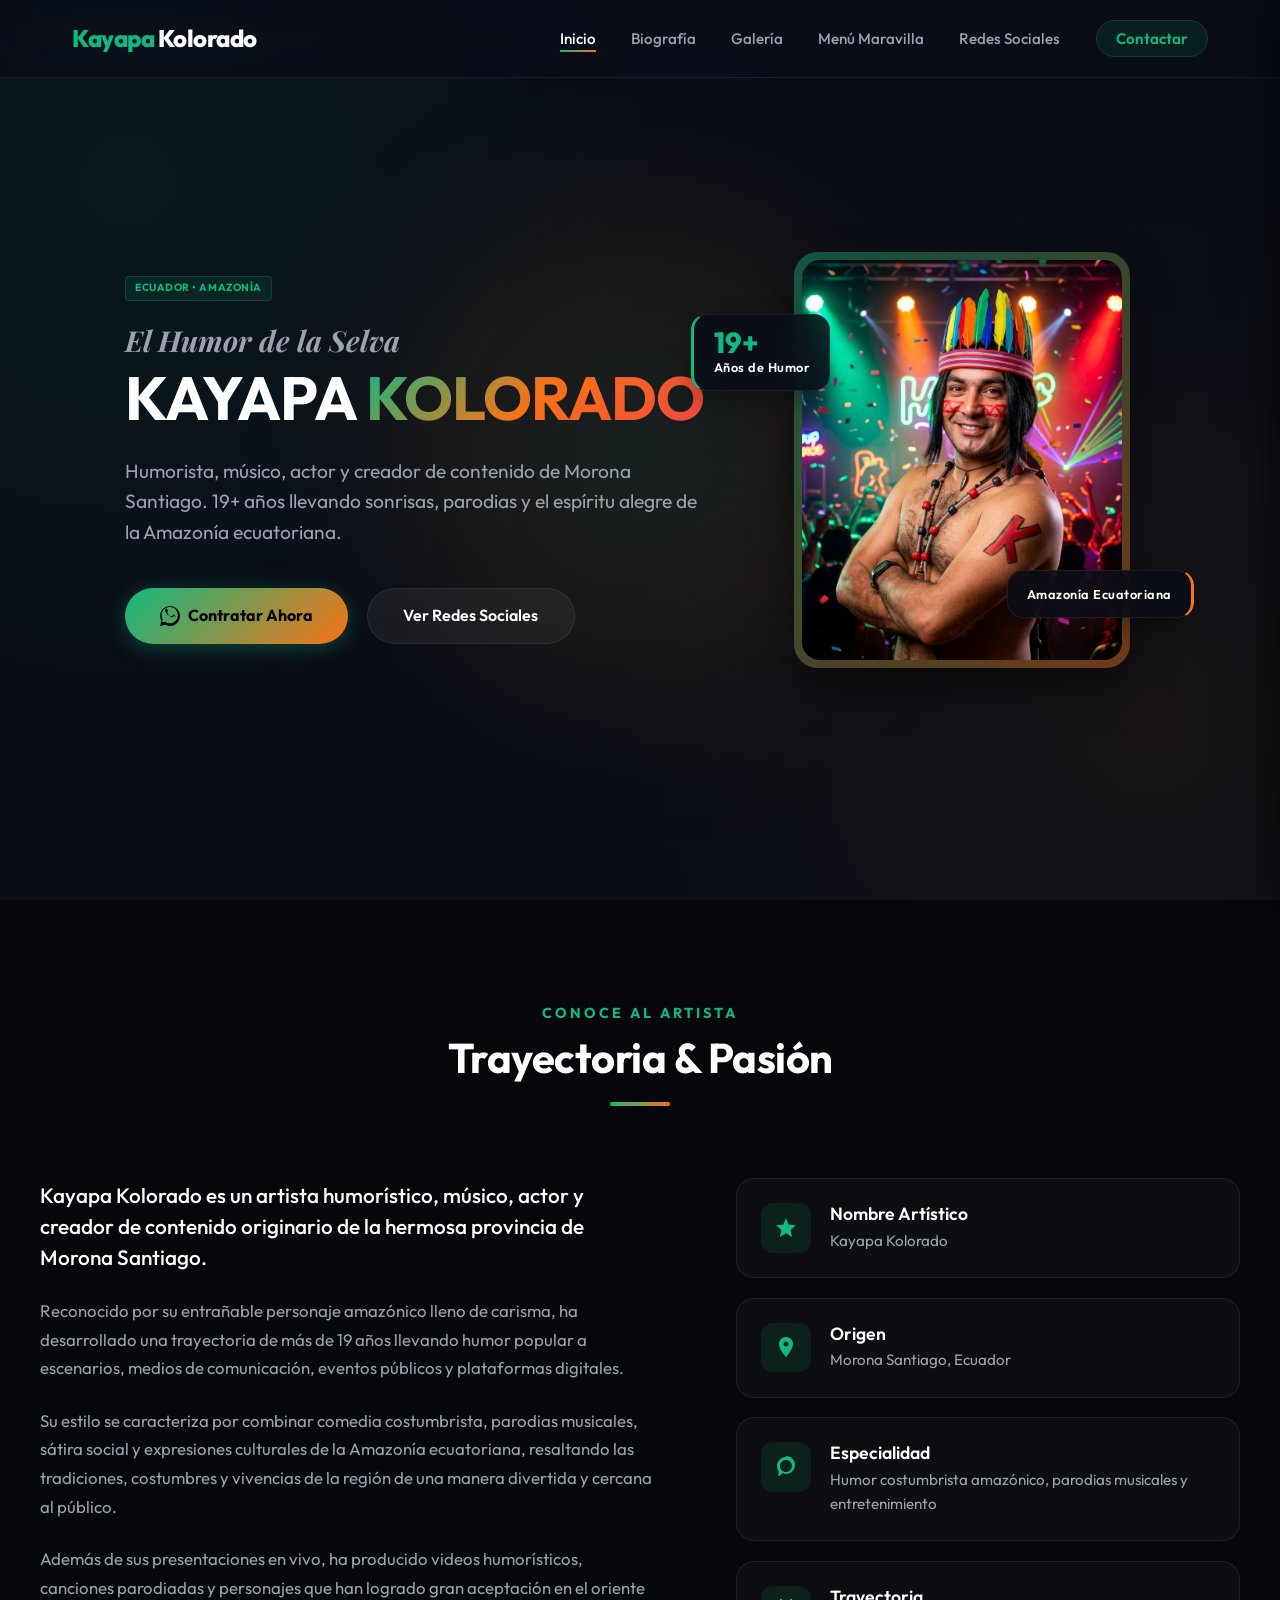
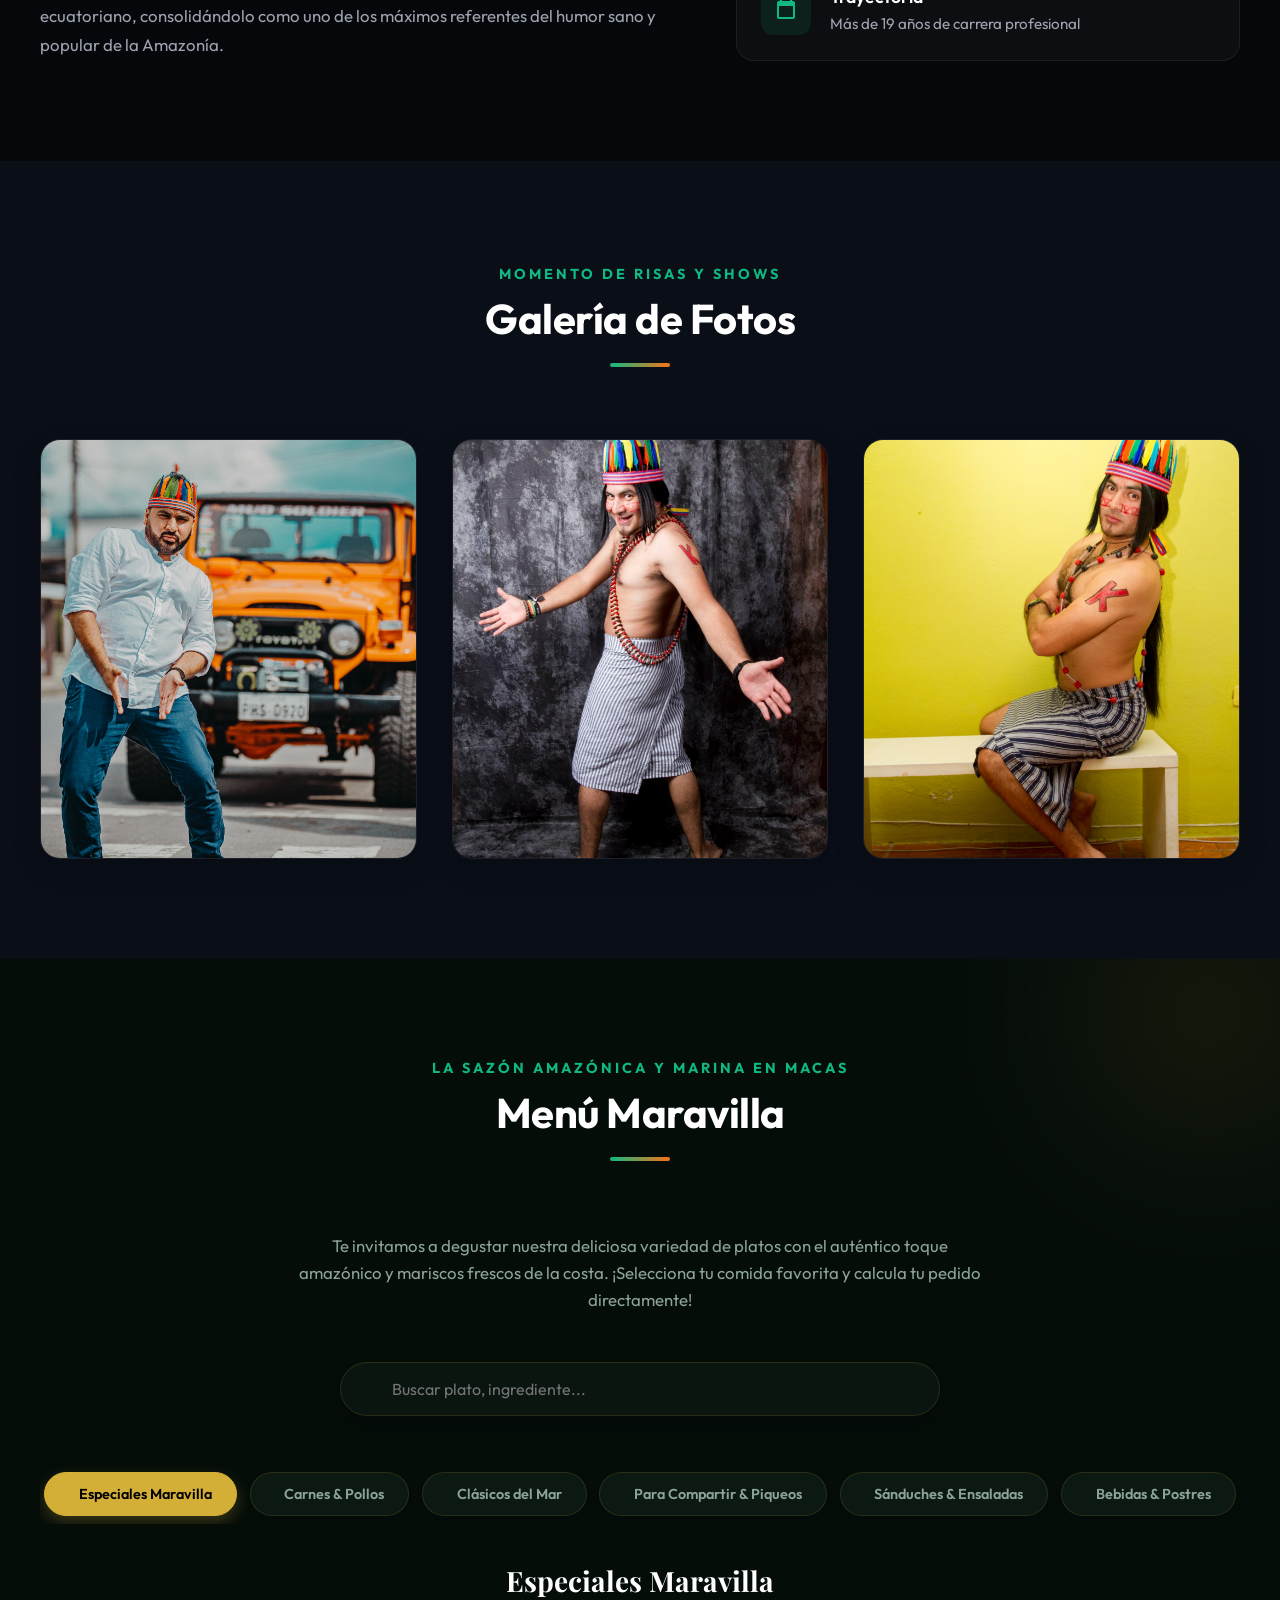
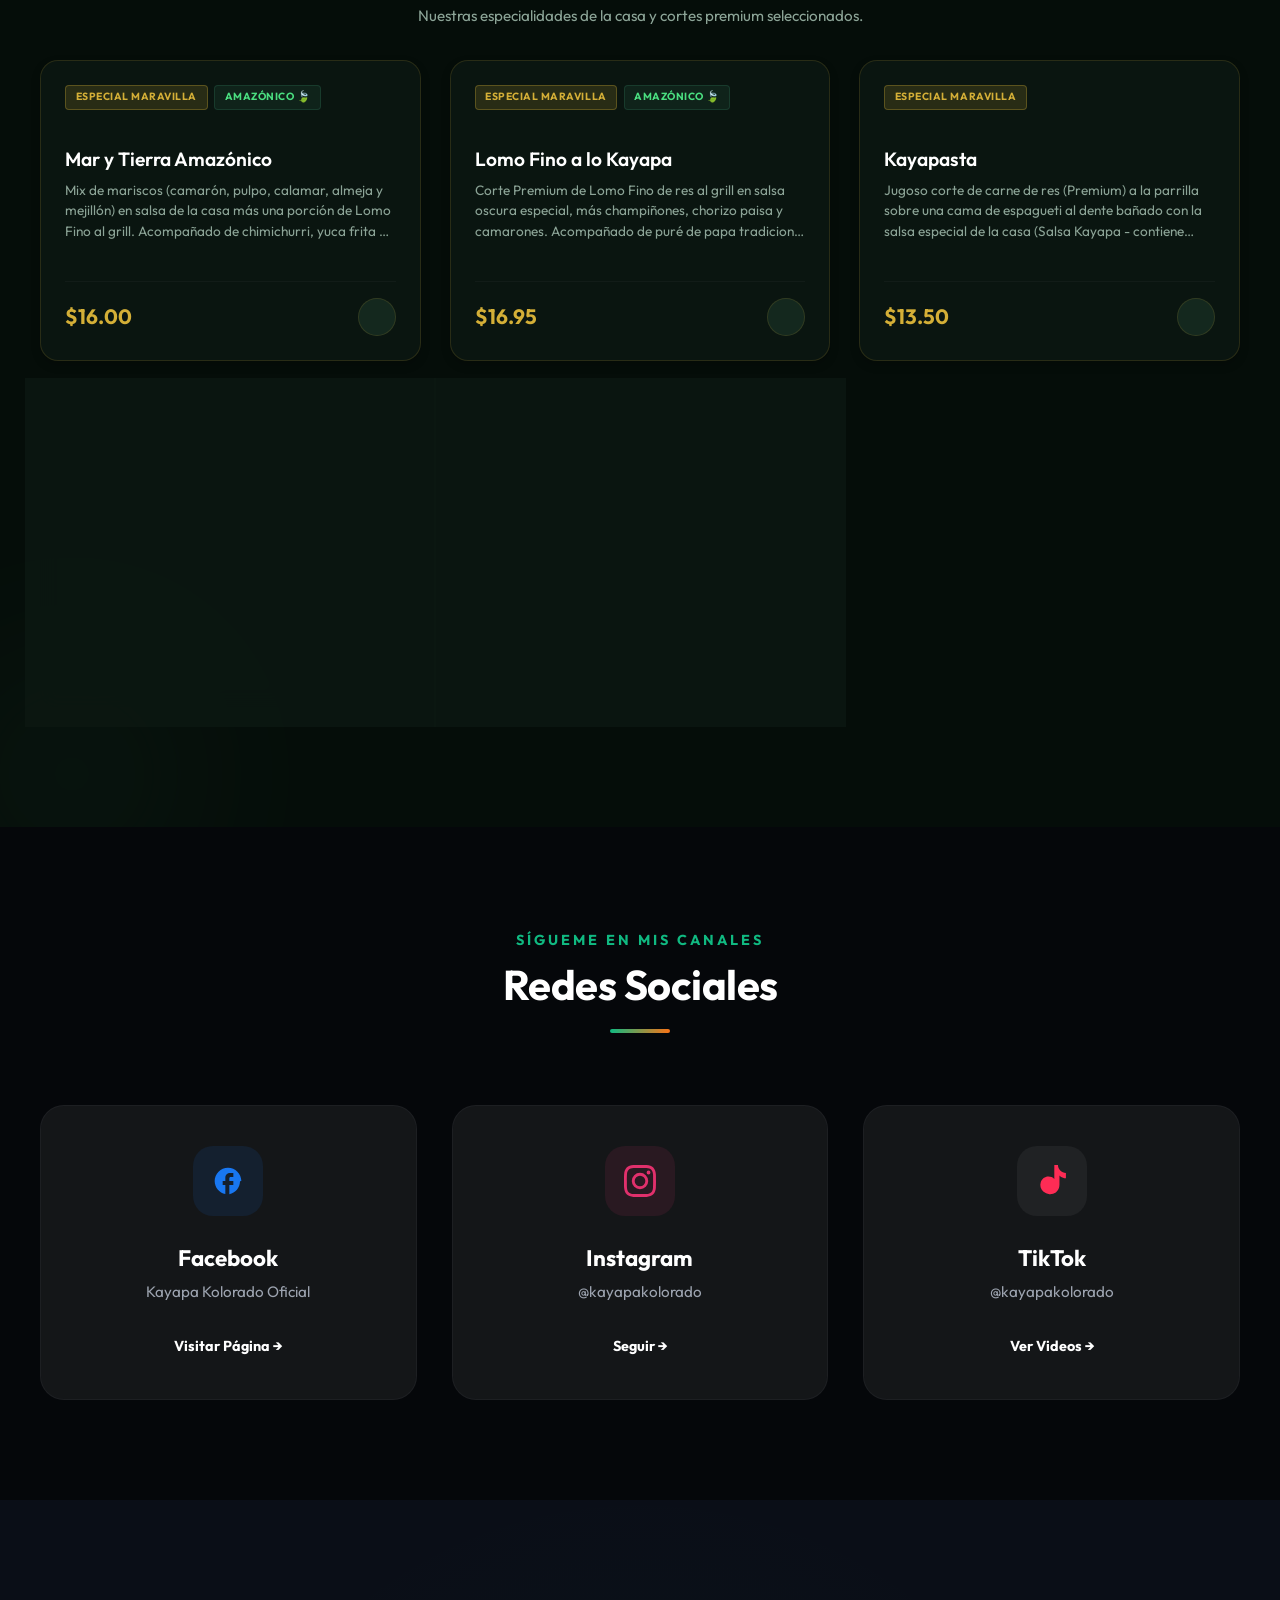
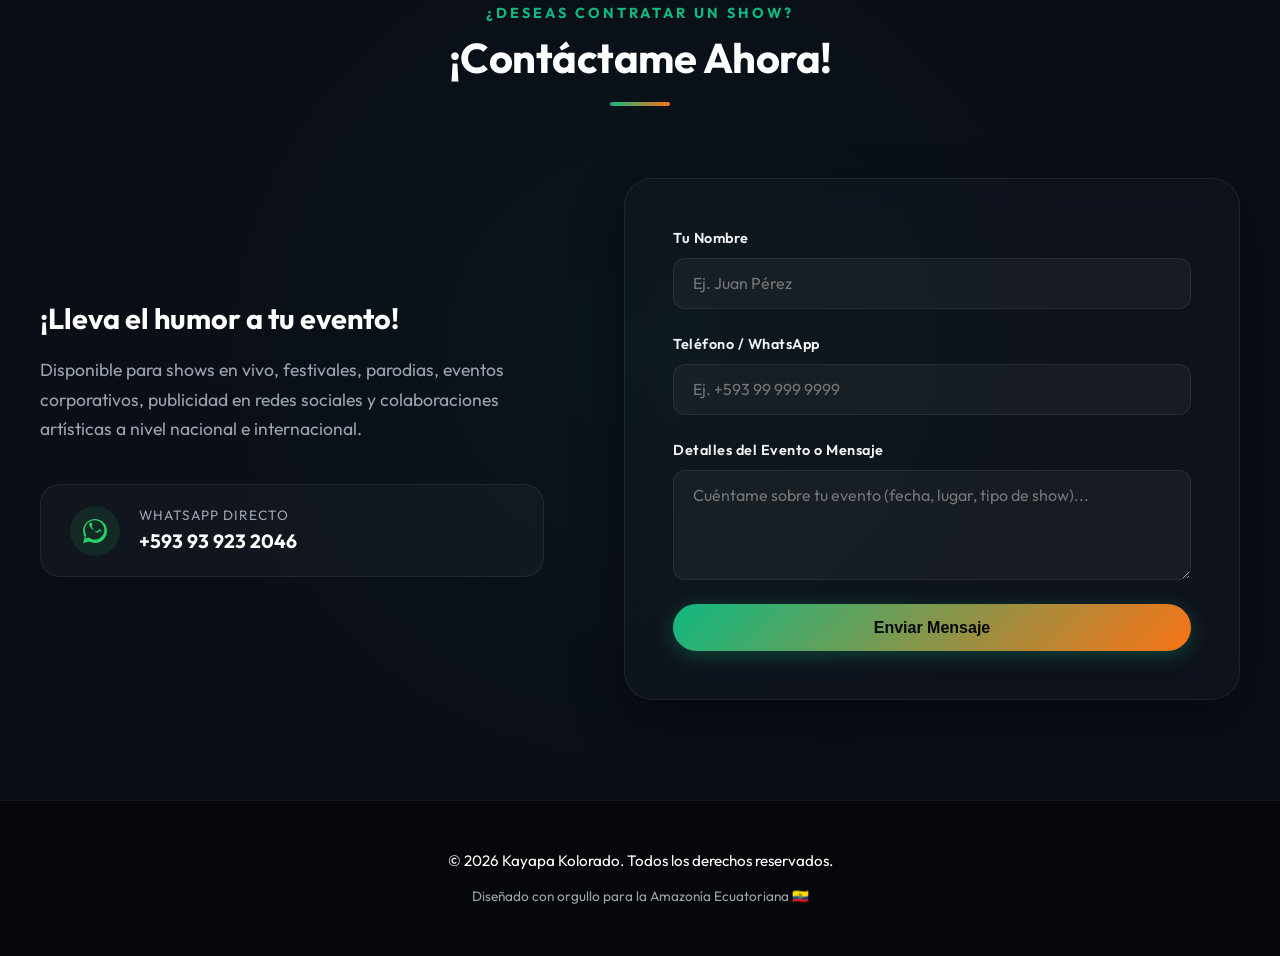
==== commit b78909ee: "Add files via upload" ====
--- a/index.html
+++ b/index.html
@@ -19,10 +19,16 @@
     <!-- Google Fonts -->
     <link rel="preconnect" href="https://fonts.googleapis.com">
     <link rel="preconnect" href="https://fonts.gstatic.com" crossorigin>
-    <link href="https://fonts.googleapis.com/css2?family=Outfit:wght@300;400;600;700;800&family=Playfair+Display:ital,wght@0,700;1,700&display=swap" rel="stylesheet">
+    <link href="https://fonts.googleapis.com/css2?family=Outfit:wght@300;400;500;600;700;800&family=Playfair+Display:ital,wght@0,700;0,800;1,700&display=swap" rel="stylesheet">
     
-    <!-- Custom CSS -->
+    <!-- Lucide Icons (Requerido para el menú digital) -->
+    <script src="https://unpkg.com/lucide@latest"></script>
+
+    <!-- Custom CSS (Original de Kayapa) -->
     <link rel="stylesheet" href="style.css">
+    
+    <!-- CSS de la Carta Digital (Adaptado y aislado para evitar conflictos) -->
+    <link rel="stylesheet" href="styles-menu.css">
 </head>
 <body>
 
@@ -37,6 +43,7 @@
                     <li><a href="#inicio" class="nav-link active">Inicio</a></li>
                     <li><a href="#biografia" class="nav-link">Biografía</a></li>
                     <li><a href="#galeria" class="nav-link">Galería</a></li>
+                    <li><a href="#menu" class="nav-link">Menú Maravilla</a></li>
                     <li><a href="#redes" class="nav-link">Redes Sociales</a></li>
                     <li><a href="#contacto" class="nav-link btn-nav">Contactar</a></li>
                 </ul>
@@ -199,6 +206,55 @@
         </div>
     </section>
 
+    <!-- NUEVA SECCIÓN: MENÚ MARAVILLA (CARTA DEL RESTAURANTE) -->
+    <section class="menu-digital-section" id="menu">
+        <!-- Luces tropicales internas de sección -->
+        <div class="menu-section-glow glow-1"></div>
+        <div class="menu-section-glow glow-2"></div>
+        
+        <div class="menu-digital-container">
+            <div class="section-title-wrapper text-center">
+                <span class="section-subtitle">La sazón amazónica y marina en Macas</span>
+                <h2 class="section-title">Menú Maravilla</h2>
+                <div class="title-line"></div>
+            </div>
+            
+            <p class="menu-intro-text text-center">
+                Te invitamos a degustar nuestra deliciosa variedad de platos con el auténtico toque amazónico y mariscos frescos de la costa. ¡Selecciona tu comida favorita y calcula tu pedido directamente!
+            </p>
+
+            <!-- Barra de Búsqueda -->
+            <div class="menu-search-wrapper">
+                <div class="menu-search-box">
+                    <i data-lucide="search" class="menu-search-icon"></i>
+                    <input type="text" id="search-input" placeholder="Buscar plato, ingrediente..." autocomplete="off">
+                    <button id="clear-search" class="menu-clear-search" aria-label="Limpiar búsqueda">
+                        <i data-lucide="x"></i>
+                    </button>
+                </div>
+            </div>
+
+            <!-- Navegación de Categorías (Botones Deslizables) -->
+            <div class="menu-nav-scroll">
+                <div class="menu-categories-tabs" id="mobile-categories-tabs">
+                    <!-- Dinámico -->
+                </div>
+            </div>
+
+            <!-- Contenedor Principal del Menú (Cuadrícula de Platos) -->
+            <div class="menu-display-area">
+                <div class="menu-category-info">
+                    <h3 class="menu-active-title" id="active-category-title">Cargando menú...</h3>
+                    <p class="menu-active-desc" id="active-category-desc"></p>
+                </div>
+                
+                <div class="menu-grid" id="menu-grid">
+                    <!-- Dinámico -->
+                </div>
+            </div>
+        </div>
+    </section>
+
     <!-- Social Media Section -->
     <section class="redes" id="redes">
         <div class="redes-container">
@@ -309,12 +365,12 @@
     <!-- Footer -->
     <footer class="footer">
         <div class="footer-container">
-            <p class="copyright">&copy; <span id="current-year"></span> Kayapa Kolorado. Todos los derechos reservados.</p>
+            <p class="copyright">&copy; <span id="current-year">2026</span> Kayapa Kolorado. Todos los derechos reservados.</p>
             <p class="credits">Diseñado con orgullo para la Amazonía Ecuatoriana 🇪🇨</p>
         </div>
     </footer>
 
-    <!-- Lightbox Modal -->
+    <!-- Lightbox Modal (Original de Kayapa) -->
     <div class="lightbox" id="lightbox">
         <button class="lightbox-close" id="lightbox-close" aria-label="Cerrar modal">&times;</button>
         <button class="lightbox-prev" id="lightbox-prev" aria-label="Imagen anterior">&#10094;</button>
@@ -324,7 +380,136 @@
         <button class="lightbox-next" id="lightbox-next" aria-label="Siguiente imagen">&#10095;</button>
     </div>
 
-    <!-- Custom Script -->
+    <!-- ELEMENTOS DEDICADOS A LA CARTA DIGITAL (GLOBALES) -->
+
+    <!-- Botón Flotante de Carrito (Solo visible en Móviles/Desktop al agregar platos) -->
+    <button class="floating-cart-btn" id="floating-cart-btn" aria-label="Ver mi pedido">
+        <i data-lucide="shopping-bag"></i>
+        <span class="cart-badge" id="cart-badge">0</span>
+    </button>
+
+    <!-- Sidebar del Carrito (Mi Pedido) -->
+    <aside class="sidebar-cart" id="sidebar-cart">
+        <div class="cart-header">
+            <div class="cart-title-wrapper">
+                <i data-lucide="shopping-bag" class="gold-icon"></i>
+                <h2>Mi Pedido</h2>
+            </div>
+            <button class="close-cart-btn" id="close-cart-btn" aria-label="Cerrar pedido">
+                <i data-lucide="x"></i>
+            </button>
+        </div>
+
+        <div class="cart-body">
+            <!-- Estado Vacío -->
+            <div class="cart-empty" id="cart-empty">
+                <i data-lucide="utensils" class="empty-icon"></i>
+                <p>Tu pedido está vacío</p>
+                <span>Selecciona platos del menú para sumarlos a tu cuenta y calcular el total.</span>
+            </div>
+
+            <!-- Lista de items seleccionados -->
+            <div class="cart-items" id="cart-items" style="display: none;">
+                <!-- Dinámico -->
+            </div>
+        </div>
+
+        <div class="cart-footer" id="cart-footer" style="display: none;">
+            <div class="cart-totals">
+                <div class="total-row">
+                    <span>Subtotal</span>
+                    <span id="cart-subtotal">$0.00</span>
+                </div>
+                <div class="total-row total-highlight">
+                    <span>Total Estimado</span>
+                    <span id="cart-total">$0.00</span>
+                </div>
+            </div>
+            
+            <div class="order-info-inputs">
+                <div class="input-group">
+                    <label for="order-type">¿Cómo ordenarás?</label>
+                    <select id="order-type">
+                        <option value="mesa">Mesa del Restaurante</option>
+                        <option value="llevar">Para Llevar / Retiro</option>
+                        <option value="domicilio">Servicio a Domicilio</option>
+                    </select>
+                </div>
+                <div class="input-group" id="table-number-group">
+                    <label for="table-number">Número de Mesa</label>
+                    <input type="number" id="table-number" min="1" placeholder="Ej: 5">
+                </div>
+                <div class="input-group" id="delivery-address-group" style="display: none;">
+                    <label for="delivery-address">Dirección y Nombre</label>
+                    <input type="text" id="delivery-address" placeholder="Ej: Av. 24 de Mayo y 10 de Agosto, Juan Perez">
+                </div>
+            </div>
+
+            <button class="btn-whatsapp-order" id="send-whatsapp-btn">
+                <i data-lucide="send"></i>
+                <span>Enviar pedido por WhatsApp</span>
+            </button>
+            <button class="btn-clear-cart" id="clear-cart-btn">
+                <i data-lucide="trash-2"></i>
+                <span>Limpiar todo</span>
+            </button>
+        </div>
+    </aside>
+
+    <!-- Modal: Detalles del Plato -->
+    <div class="modal" id="dish-modal" style="display: none;">
+        <div class="modal-backdrop" id="modal-backdrop"></div>
+        <div class="modal-content">
+            <button class="modal-close" id="modal-close" aria-label="Cerrar detalles">
+                <i data-lucide="x"></i>
+            </button>
+            
+            <div class="modal-body">
+                <div class="modal-info-panel">
+                    <div class="modal-badge-container" id="modal-badges">
+                        <!-- Dinámico: Especial, Amazónico, etc. -->
+                    </div>
+                    <h2 class="modal-title" id="modal-title">Nombre del Plato</h2>
+                    <p class="modal-description" id="modal-description">Descripción del plato.</p>
+                    
+                    <!-- Opciones Dinámicas -->
+                    <div class="modal-options-container" id="modal-options-section">
+                        <!-- Dinámico -->
+                    </div>
+
+                    <!-- Notas adicionales -->
+                    <div class="modal-notes-section">
+                        <label for="modal-notes">Indicaciones especiales (opcional):</label>
+                        <textarea id="modal-notes" rows="2" placeholder="Ej: Sin cebolla, carne bien cocida, etc."></textarea>
+                    </div>
+
+                    <div class="modal-footer">
+                        <div class="modal-price-wrapper">
+                            <span class="price-label">Precio Unitario</span>
+                            <span class="modal-price" id="modal-price">$0.00</span>
+                        </div>
+                        
+                        <div class="modal-action-row">
+                            <div class="quantity-selector">
+                                <button id="modal-qty-minus" aria-label="Reducir cantidad"><i data-lucide="minus"></i></button>
+                                <span id="modal-qty-value">1</span>
+                                <button id="modal-qty-plus" aria-label="Aumentar cantidad"><i data-lucide="plus"></i></button>
+                            </div>
+                            <button class="btn-add-to-cart" id="btn-add-to-cart">
+                                <i data-lucide="plus-circle"></i>
+                                <span>Agregar al pedido</span>
+                            </button>
+                        </div>
+                    </div>
+                </div>
+            </div>
+        </div>
+    </div>
+
+    <!-- Scripts Originales de Kayapa -->
     <script src="script.js"></script>
+    
+    <!-- Script de la Carta Digital -->
+    <script src="app-menu.js"></script>
 </body>
 </html>
--- a/style.css
+++ b/style.css
@@ -0,0 +1,1200 @@
+/* ==========================================================================
+   CSS DESIGN SYSTEM - KAYAPA KOLORADO
+   ========================================================================== */
+
+/* Color Tokens & Reset */
+:root {
+    --bg-dark: #0a0e17;
+    --bg-darker: #05070a;
+    --bg-card: rgba(255, 255, 255, 0.03);
+    --border-color: rgba(255, 255, 255, 0.07);
+    --border-hover: rgba(255, 255, 255, 0.15);
+    
+    /* Neon Amazon Vibes (Green & Orange/Red "Kolorado" Gradient) */
+    --primary: #10b981; /* Emerald Green */
+    --primary-glow: rgba(16, 185, 129, 0.3);
+    --secondary: #f97316; /* Kolorado Orange */
+    --secondary-glow: rgba(249, 115, 22, 0.3);
+    --accent: #ef4444; /* Vivid Red */
+    
+    --text-main: #f3f4f6;
+    --text-muted: #9ca3af;
+    --text-white: #ffffff;
+    
+    --font-primary: 'Outfit', sans-serif;
+    --font-display: 'Playfair Display', serif;
+    
+    --transition-fast: 0.2s cubic-bezier(0.4, 0, 0.2, 1);
+    --transition-smooth: 0.4s cubic-bezier(0.4, 0, 0.2, 1);
+    --transition-slow: 0.6s cubic-bezier(0.4, 0, 0.2, 1);
+    
+    --glass-bg: rgba(10, 14, 23, 0.7);
+    --glass-blur: blur(16px);
+}
+
+* {
+    margin: 0;
+    padding: 0;
+    box-sizing: border-box;
+}
+
+html {
+    scroll-behavior: smooth;
+    font-size: 16px;
+    background-color: var(--bg-dark);
+    color: var(--text-main);
+    font-family: var(--font-primary);
+    overflow-x: hidden;
+}
+
+body {
+    line-height: 1.6;
+    background-image: 
+        radial-gradient(circle at 10% 20%, rgba(16, 185, 129, 0.06) 0%, transparent 40%),
+        radial-gradient(circle at 90% 80%, rgba(249, 115, 22, 0.06) 0%, transparent 40%);
+    background-attachment: fixed;
+    overflow-x: hidden;
+}
+
+/* Scrollbar Style */
+::-webkit-scrollbar {
+    width: 10px;
+}
+::-webkit-scrollbar-track {
+    background: var(--bg-darker);
+}
+::-webkit-scrollbar-thumb {
+    background: rgba(255, 255, 255, 0.1);
+    border-radius: 5px;
+    border: 2px solid var(--bg-darker);
+}
+::-webkit-scrollbar-thumb:hover {
+    background: var(--primary);
+}
+
+/* Typography & Links */
+a {
+    color: inherit;
+    text-decoration: none;
+    transition: var(--transition-fast);
+}
+
+h1, h2, h3, h4 {
+    font-weight: 700;
+    color: var(--text-white);
+    line-height: 1.2;
+}
+
+p {
+    color: var(--text-muted);
+}
+
+/* Utility Elements */
+.gradient-text {
+    background: linear-gradient(135deg, var(--primary) 0%, var(--secondary) 50%, var(--accent) 100%);
+    -webkit-background-clip: text;
+    -webkit-text-fill-color: transparent;
+    background-clip: text;
+}
+
+.badge {
+    display: inline-block;
+    padding: 0.5rem 1.2rem;
+    font-size: 0.85rem;
+    font-weight: 600;
+    text-transform: uppercase;
+    letter-spacing: 2px;
+    border-radius: 50px;
+    background: rgba(16, 185, 129, 0.1);
+    color: var(--primary);
+    border: 1px solid rgba(16, 185, 129, 0.2);
+    margin-bottom: 1.5rem;
+}
+
+/* Buttons */
+.btn {
+    display: inline-flex;
+    align-items: center;
+    justify-content: center;
+    padding: 0.9rem 2.2rem;
+    font-size: 1rem;
+    font-weight: 600;
+    border-radius: 50px;
+    cursor: pointer;
+    transition: var(--transition-smooth);
+    border: none;
+    gap: 0.5rem;
+}
+
+.btn-primary {
+    background: linear-gradient(135deg, var(--primary) 0%, var(--secondary) 100%);
+    color: var(--bg-darker);
+    box-shadow: 0 4px 20px var(--primary-glow);
+    font-weight: 700;
+}
+
+.btn-primary:hover {
+    transform: translateY(-3px);
+    box-shadow: 0 8px 30px var(--primary-glow), 0 0 15px rgba(249, 115, 22, 0.4);
+    color: var(--text-white);
+}
+
+.btn-secondary {
+    background: rgba(255, 255, 255, 0.05);
+    color: var(--text-white);
+    border: 1px solid var(--border-color);
+}
+
+.btn-secondary:hover {
+    background: rgba(255, 255, 255, 0.1);
+    border-color: var(--primary);
+    transform: translateY(-3px);
+}
+
+.icon-btn {
+    width: 20px;
+    height: 20px;
+}
+
+.btn-block {
+    width: 100%;
+}
+
+/* Header & Navigation */
+.main-header {
+    position: fixed;
+    top: 0;
+    left: 0;
+    width: 100%;
+    z-index: 1000;
+    background: var(--glass-bg);
+    backdrop-filter: var(--glass-blur);
+    -webkit-backdrop-filter: var(--glass-blur);
+    border-bottom: 1px solid var(--border-color);
+    transition: var(--transition-smooth);
+}
+
+.main-header.scrolled {
+    padding: 0.6rem 0;
+    background: rgba(5, 7, 10, 0.9);
+    box-shadow: 0 10px 30px rgba(0, 0, 0, 0.3);
+}
+
+.header-container {
+    max-width: 1200px;
+    margin: 0 auto;
+    padding: 1.2rem 2rem;
+    display: flex;
+    justify-content: space-between;
+    align-items: center;
+}
+
+.logo {
+    font-size: 1.5rem;
+    font-weight: 800;
+    letter-spacing: -0.5px;
+    color: var(--text-white);
+}
+
+.logo-text-accent {
+    color: var(--primary);
+}
+
+.nav-menu ul {
+    display: flex;
+    list-style: none;
+    gap: 2.2rem;
+    align-items: center;
+}
+
+.nav-link {
+    font-weight: 500;
+    font-size: 0.95rem;
+    color: var(--text-muted);
+    position: relative;
+    padding: 0.3rem 0;
+}
+
+.nav-link:hover, .nav-link.active {
+    color: var(--text-white);
+}
+
+.nav-link::after {
+    content: '';
+    position: absolute;
+    bottom: 0;
+    left: 0;
+    width: 0;
+    height: 2px;
+    background: linear-gradient(90deg, var(--primary), var(--secondary));
+    transition: var(--transition-fast);
+}
+
+.nav-link:hover::after, .nav-link.active::after {
+    width: 100%;
+}
+
+.btn-nav {
+    background: rgba(16, 185, 129, 0.1);
+    color: var(--primary) !important;
+    border: 1px solid rgba(16, 185, 129, 0.2);
+    padding: 0.5rem 1.2rem !important;
+    border-radius: 50px;
+    font-weight: 600;
+}
+
+.btn-nav:hover {
+    background: var(--primary);
+    color: var(--bg-darker) !important;
+    box-shadow: 0 0 15px var(--primary-glow);
+}
+
+.btn-nav::after {
+    display: none;
+}
+
+/* Mobile Toggle Hamburger */
+.mobile-toggle {
+    display: none;
+    flex-direction: column;
+    justify-content: space-between;
+    width: 25px;
+    height: 18px;
+    background: transparent;
+    border: none;
+    cursor: pointer;
+    z-index: 1100;
+}
+
+.mobile-toggle .bar {
+    width: 100%;
+    height: 2px;
+    background-color: var(--text-white);
+    transition: var(--transition-fast);
+    border-radius: 5px;
+}
+
+/* Hero Section */
+.hero {
+    min-height: 100vh;
+    padding-top: 120px;
+    display: flex;
+    align-items: center;
+    position: relative;
+    overflow: hidden;
+}
+
+.hero-bg-overlay {
+    position: absolute;
+    top: 50%;
+    left: 50%;
+    transform: translate(-50%, -50%);
+    width: 600px;
+    height: 600px;
+    background: radial-gradient(circle, rgba(16, 185, 129, 0.15) 0%, rgba(249, 115, 22, 0.1) 40%, transparent 70%);
+    filter: blur(80px);
+    z-index: -1;
+    pointer-events: none;
+}
+
+.hero-container {
+    max-width: 1200px;
+    margin: 0 auto;
+    padding: 2rem;
+    display: grid;
+    grid-template-columns: 1.2fr 0.8fr;
+    gap: 4rem;
+    align-items: center;
+}
+
+.hero-content {
+    display: flex;
+    flex-direction: column;
+    align-items: flex-start;
+}
+
+.hero-title {
+    font-size: 3.8rem;
+    line-height: 1.1;
+    margin-bottom: 1.5rem;
+    letter-spacing: -1px;
+}
+
+.title-top {
+    display: block;
+    font-family: var(--font-display);
+    font-style: italic;
+    font-weight: 700;
+    font-size: 1.8rem;
+    color: var(--text-muted);
+    margin-bottom: 0.5rem;
+    letter-spacing: 0px;
+}
+
+.title-main {
+    display: block;
+}
+
+.hero-subtitle {
+    font-size: 1.2rem;
+    margin-bottom: 2.5rem;
+    max-width: 580px;
+}
+
+.hero-actions {
+    display: flex;
+    gap: 1.2rem;
+    flex-wrap: wrap;
+}
+
+/* Hero Image Wrapper */
+.hero-image-wrapper {
+    position: relative;
+    display: flex;
+    justify-content: center;
+    align-items: center;
+}
+
+.hero-image-border {
+    position: relative;
+    border-radius: 24px;
+    padding: 8px;
+    background: linear-gradient(135deg, rgba(16, 185, 129, 0.4), rgba(249, 115, 22, 0.4));
+    box-shadow: 0 20px 40px rgba(0, 0, 0, 0.5);
+    transition: var(--transition-smooth);
+}
+
+.hero-image-border:hover {
+    transform: translateY(-5px);
+    background: linear-gradient(135deg, var(--primary), var(--secondary));
+    box-shadow: 0 30px 60px rgba(16, 185, 129, 0.2), 0 0 30px rgba(249, 115, 22, 0.1);
+}
+
+.hero-profile-img {
+    width: 320px;
+    height: 400px;
+    object-fit: cover;
+    border-radius: 18px;
+    display: block;
+}
+
+/* Floating Badges */
+.floating-badge {
+    position: absolute;
+    background: rgba(10, 14, 23, 0.85);
+    backdrop-filter: var(--glass-blur);
+    -webkit-backdrop-filter: var(--glass-blur);
+    border: 1px solid var(--border-color);
+    padding: 0.8rem 1.2rem;
+    border-radius: 16px;
+    display: flex;
+    flex-direction: column;
+    box-shadow: 0 10px 25px rgba(0, 0, 0, 0.3);
+    animation: floating 4s ease-in-out infinite;
+}
+
+.badge-1 {
+    top: 15%;
+    left: -20%;
+    border-left: 3px solid var(--primary);
+}
+
+.badge-2 {
+    bottom: 12%;
+    right: -10%;
+    border-right: 3px solid var(--secondary);
+    animation-delay: 2s;
+}
+
+.badge-number {
+    font-size: 1.8rem;
+    font-weight: 800;
+    color: var(--primary);
+    line-height: 1;
+}
+
+.badge-text {
+    font-size: 0.8rem;
+    font-weight: 600;
+    color: var(--text-white);
+    letter-spacing: 0.5px;
+}
+
+@keyframes floating {
+    0% { transform: translateY(0px); }
+    50% { transform: translateY(-10px); }
+    100% { transform: translateY(0px); }
+}
+
+/* Section Common Layout */
+section {
+    padding: 100px 2rem;
+}
+
+.section-title-wrapper {
+    margin-bottom: 4.5rem;
+}
+
+.text-center {
+    text-align: center;
+}
+
+.section-subtitle {
+    font-size: 0.9rem;
+    font-weight: 700;
+    text-transform: uppercase;
+    letter-spacing: 3px;
+    color: var(--primary);
+    margin-bottom: 0.5rem;
+    display: inline-block;
+}
+
+.section-title {
+    font-size: 2.6rem;
+    letter-spacing: -0.5px;
+}
+
+.title-line {
+    width: 60px;
+    height: 4px;
+    background: linear-gradient(90deg, var(--primary), var(--secondary));
+    margin: 1.2rem auto 0 auto;
+    border-radius: 5px;
+}
+
+/* Biography Section */
+.biografia {
+    background-color: var(--bg-darker);
+    position: relative;
+}
+
+.bio-container {
+    max-width: 1200px;
+    margin: 0 auto;
+}
+
+.bio-grid {
+    display: grid;
+    grid-template-columns: 1.1fr 0.9fr;
+    gap: 5rem;
+    align-items: center;
+}
+
+.bio-text {
+    display: flex;
+    flex-direction: column;
+    gap: 1.5rem;
+}
+
+.bio-text p {
+    font-size: 1.05rem;
+    line-height: 1.7;
+}
+
+.bio-text .lead {
+    font-size: 1.3rem;
+    color: var(--text-white);
+    font-weight: 500;
+    line-height: 1.5;
+}
+
+.bio-cards {
+    display: flex;
+    flex-direction: column;
+    gap: 1.2rem;
+}
+
+.info-card {
+    background: var(--bg-card);
+    border: 1px solid var(--border-color);
+    padding: 1.5rem;
+    border-radius: 18px;
+    display: flex;
+    gap: 1.2rem;
+    align-items: flex-start;
+    transition: var(--transition-smooth);
+}
+
+.info-card:hover {
+    transform: translateX(8px);
+    background: rgba(255, 255, 255, 0.05);
+    border-color: var(--primary-glow);
+    box-shadow: -4px 0px 0px var(--primary);
+}
+
+.card-icon {
+    background: rgba(16, 185, 129, 0.1);
+    color: var(--primary);
+    padding: 0.8rem;
+    border-radius: 12px;
+    display: flex;
+    align-items: center;
+    justify-content: center;
+}
+
+.card-content h3 {
+    font-size: 1.1rem;
+    margin-bottom: 0.3rem;
+    font-weight: 600;
+}
+
+.card-content p {
+    font-size: 0.95rem;
+    color: var(--text-muted);
+}
+
+/* Gallery Section */
+.galeria {
+    position: relative;
+}
+
+.gallery-container {
+    max-width: 1200px;
+    margin: 0 auto;
+}
+
+.gallery-grid {
+    display: grid;
+    grid-template-columns: repeat(3, 1fr);
+    gap: 2.2rem;
+}
+
+.gallery-item {
+    position: relative;
+    border-radius: 20px;
+    overflow: hidden;
+    height: 420px;
+    cursor: pointer;
+    border: 1px solid var(--border-color);
+    box-shadow: 0 10px 30px rgba(0, 0, 0, 0.2);
+    transition: var(--transition-smooth);
+}
+
+.gallery-item img {
+    width: 100%;
+    height: 100%;
+    object-fit: cover;
+    transition: var(--transition-slow);
+}
+
+.gallery-overlay {
+    position: absolute;
+    top: 0;
+    left: 0;
+    width: 100%;
+    height: 100%;
+    background: linear-gradient(to top, rgba(10, 14, 23, 0.9) 0%, rgba(16, 185, 129, 0.4) 100%);
+    display: flex;
+    align-items: center;
+    justify-content: center;
+    opacity: 0;
+    transition: var(--transition-smooth);
+}
+
+.gallery-overlay span {
+    font-size: 1rem;
+    font-weight: 700;
+    text-transform: uppercase;
+    letter-spacing: 2px;
+    color: var(--text-white);
+    background: rgba(10, 14, 23, 0.8);
+    padding: 0.8rem 1.6rem;
+    border-radius: 50px;
+    border: 1px solid var(--primary);
+    transform: translateY(20px);
+    transition: var(--transition-smooth);
+}
+
+.gallery-item:hover {
+    transform: translateY(-8px);
+    box-shadow: 0 20px 40px rgba(16, 185, 129, 0.15);
+    border-color: var(--primary);
+}
+
+.gallery-item:hover img {
+    transform: scale(1.08);
+}
+
+.gallery-item:hover .gallery-overlay {
+    opacity: 1;
+}
+
+.gallery-item:hover .gallery-overlay span {
+    transform: translateY(0);
+}
+
+/* Social Media Section */
+.redes {
+    background-color: var(--bg-darker);
+}
+
+.redes-container {
+    max-width: 1200px;
+    margin: 0 auto;
+}
+
+.social-grid {
+    display: grid;
+    grid-template-columns: repeat(3, 1fr);
+    gap: 2.2rem;
+}
+
+.social-card {
+    background: var(--bg-card);
+    border: 1px solid var(--border-color);
+    padding: 2.5rem 2rem;
+    border-radius: 24px;
+    display: flex;
+    flex-direction: column;
+    align-items: center;
+    text-align: center;
+    position: relative;
+    overflow: hidden;
+    z-index: 1;
+    transition: var(--transition-smooth);
+}
+
+.social-card::before {
+    content: '';
+    position: absolute;
+    top: 0;
+    left: 0;
+    width: 100%;
+    height: 100%;
+    background: inherit;
+    z-index: -1;
+}
+
+.social-card::after {
+    content: '';
+    position: absolute;
+    top: -50%;
+    left: -50%;
+    width: 200%;
+    height: 200%;
+    z-index: -2;
+    opacity: 0;
+    transition: var(--transition-smooth);
+}
+
+.social-icon {
+    width: 70px;
+    height: 70px;
+    border-radius: 20px;
+    display: flex;
+    align-items: center;
+    justify-content: center;
+    margin-bottom: 1.8rem;
+    color: var(--text-white);
+    transition: var(--transition-smooth);
+}
+
+.social-icon svg {
+    width: 32px;
+    height: 32px;
+}
+
+.social-info h3 {
+    font-size: 1.4rem;
+    margin-bottom: 0.5rem;
+}
+
+.social-handle {
+    font-size: 0.95rem;
+    color: var(--text-muted);
+    margin-bottom: 1.8rem;
+}
+
+.social-action {
+    font-size: 0.9rem;
+    font-weight: 700;
+    color: var(--text-white);
+    transition: var(--transition-fast);
+    display: inline-block;
+}
+
+/* Facebook Styling Card */
+.facebook-card:hover {
+    border-color: #1877f2;
+    box-shadow: 0 15px 35px rgba(24, 119, 242, 0.15);
+    transform: translateY(-8px);
+}
+.facebook-card:hover .social-icon {
+    background-color: #1877f2;
+    transform: scale(1.1);
+    box-shadow: 0 8px 20px rgba(24, 119, 242, 0.3);
+}
+.facebook-card:hover .social-action {
+    color: #1877f2;
+}
+.facebook-card .social-icon {
+    background-color: rgba(24, 119, 242, 0.1);
+    color: #1877f2;
+}
+
+/* Instagram Styling Card */
+.instagram-card:hover {
+    border-color: #e1306c;
+    box-shadow: 0 15px 35px rgba(225, 48, 108, 0.15);
+    transform: translateY(-8px);
+}
+.instagram-card:hover .social-icon {
+    background: linear-gradient(45deg, #f09433 0%, #e6683c 25%, #dc2743 50%, #cc2366 75%, #bc1888 100%);
+    transform: scale(1.1);
+    box-shadow: 0 8px 20px rgba(225, 48, 108, 0.3);
+}
+.instagram-card:hover .social-action {
+    color: #e1306c;
+}
+.instagram-card .social-icon {
+    background-color: rgba(225, 48, 108, 0.1);
+    color: #e1306c;
+}
+
+/* TikTok Styling Card */
+.tiktok-card:hover {
+    border-color: #00f2fe;
+    box-shadow: 0 15px 35px rgba(0, 242, 254, 0.15);
+    transform: translateY(-8px);
+}
+.tiktok-card:hover .social-icon {
+    background-color: #000000;
+    border: 1px solid #fe2c55;
+    color: #00f2fe;
+    transform: scale(1.1);
+    box-shadow: 0 8px 20px rgba(0, 242, 254, 0.2), 0 0 15px rgba(254, 44, 85, 0.2);
+}
+.tiktok-card:hover .social-action {
+    color: #00f2fe;
+}
+.tiktok-card .social-icon {
+    background-color: rgba(255, 255, 255, 0.05);
+    color: #fe2c55;
+}
+
+/* Contact Section */
+.contacto {
+    position: relative;
+    background-image: radial-gradient(circle at 50% 50%, rgba(16, 185, 129, 0.04) 0%, transparent 60%);
+}
+
+.contacto-container {
+    max-width: 1200px;
+    margin: 0 auto;
+}
+
+.contacto-grid {
+    display: grid;
+    grid-template-columns: 0.9fr 1.1fr;
+    gap: 5rem;
+    align-items: center;
+}
+
+.contacto-info-box h3 {
+    font-size: 1.8rem;
+    margin-bottom: 1.2rem;
+}
+
+.contacto-info-box p {
+    font-size: 1.1rem;
+    margin-bottom: 2.5rem;
+    line-height: 1.7;
+}
+
+.contacto-details {
+    display: flex;
+    flex-direction: column;
+    gap: 1.5rem;
+}
+
+.contacto-item-link {
+    display: flex;
+    align-items: center;
+    gap: 1.2rem;
+    background: var(--bg-card);
+    border: 1px solid var(--border-color);
+    padding: 1.2rem 1.8rem;
+    border-radius: 20px;
+    transition: var(--transition-smooth);
+}
+
+.contacto-item-link:hover {
+    transform: translateY(-4px);
+    border-color: var(--primary);
+    box-shadow: 0 10px 25px rgba(16, 185, 129, 0.1);
+}
+
+.contacto-icon {
+    width: 50px;
+    height: 50px;
+    border-radius: 50%;
+    display: flex;
+    align-items: center;
+    justify-content: center;
+    transition: var(--transition-smooth);
+}
+
+.wa-icon {
+    background: rgba(37, 211, 102, 0.1);
+    color: #25d366;
+}
+
+.contacto-item-link:hover .wa-icon {
+    background: #25d366;
+    color: var(--bg-darker);
+    box-shadow: 0 0 15px rgba(37, 211, 102, 0.4);
+}
+
+.contacto-item-text span {
+    display: block;
+    font-size: 0.85rem;
+    color: var(--text-muted);
+    text-transform: uppercase;
+    letter-spacing: 1px;
+}
+
+.contacto-item-text strong {
+    font-size: 1.2rem;
+    color: var(--text-white);
+}
+
+/* Contact Form */
+.contacto-form-wrapper {
+    background: rgba(255, 255, 255, 0.02);
+    border: 1px solid var(--border-color);
+    padding: 3rem;
+    border-radius: 28px;
+    backdrop-filter: var(--glass-blur);
+    -webkit-backdrop-filter: var(--glass-blur);
+    box-shadow: 0 20px 50px rgba(0, 0, 0, 0.4);
+}
+
+.contacto-form {
+    display: flex;
+    flex-direction: column;
+    gap: 1.5rem;
+}
+
+.form-group {
+    display: flex;
+    flex-direction: column;
+    gap: 0.5rem;
+}
+
+.form-group label {
+    font-size: 0.9rem;
+    font-weight: 600;
+    letter-spacing: 0.5px;
+}
+
+.form-group input, .form-group textarea {
+    background: rgba(255, 255, 255, 0.04);
+    border: 1px solid var(--border-color);
+    border-radius: 12px;
+    padding: 0.9rem 1.2rem;
+    color: var(--text-white);
+    font-family: var(--font-primary);
+    font-size: 1rem;
+    transition: var(--transition-smooth);
+}
+
+.form-group input:focus, .form-group textarea:focus {
+    outline: none;
+    border-color: var(--primary);
+    background: rgba(255, 255, 255, 0.07);
+    box-shadow: 0 0 15px rgba(16, 185, 129, 0.15);
+}
+
+/* Footer Section */
+.footer {
+    background-color: var(--bg-darker);
+    border-top: 1px solid var(--border-color);
+    padding: 3rem 2rem;
+    text-align: center;
+}
+
+.footer-container {
+    max-width: 1200px;
+    margin: 0 auto;
+    display: flex;
+    flex-direction: column;
+    gap: 0.8rem;
+}
+
+.copyright {
+    font-size: 0.95rem;
+    color: var(--text-white);
+}
+
+.credits {
+    font-size: 0.85rem;
+    color: var(--text-muted);
+}
+
+/* Lightbox Modal */
+.lightbox {
+    position: fixed;
+    top: 0;
+    left: 0;
+    width: 100%;
+    height: 100%;
+    background-color: rgba(5, 7, 10, 0.95);
+    z-index: 2000;
+    display: none;
+    align-items: center;
+    justify-content: center;
+    backdrop-filter: blur(10px);
+    opacity: 0;
+    transition: opacity var(--transition-smooth);
+}
+
+.lightbox.active {
+    display: flex;
+    opacity: 1;
+}
+
+.lightbox-content {
+    max-width: 85%;
+    max-height: 80%;
+    display: flex;
+    align-items: center;
+    justify-content: center;
+    border-radius: 16px;
+    overflow: hidden;
+    border: 1px solid var(--border-color);
+    box-shadow: 0 30px 70px rgba(0, 0, 0, 0.8);
+    transform: scale(0.9);
+    transition: transform var(--transition-smooth);
+}
+
+.lightbox.active .lightbox-content {
+    transform: scale(1);
+}
+
+.lightbox-content img {
+    max-width: 100%;
+    max-height: 80vh;
+    object-fit: contain;
+    display: block;
+}
+
+/* Lightbox controls */
+.lightbox-close, .lightbox-prev, .lightbox-next {
+    position: absolute;
+    background: rgba(255, 255, 255, 0.05);
+    border: 1px solid var(--border-color);
+    color: var(--text-white);
+    font-size: 1.8rem;
+    cursor: pointer;
+    border-radius: 50%;
+    display: flex;
+    align-items: center;
+    justify-content: center;
+    transition: var(--transition-fast);
+    z-index: 2100;
+}
+
+.lightbox-close {
+    top: 30px;
+    right: 30px;
+    width: 50px;
+    height: 50px;
+    font-size: 2.2rem;
+}
+
+.lightbox-prev, .lightbox-next {
+    top: 50%;
+    transform: translateY(-50%);
+    width: 60px;
+    height: 60px;
+}
+
+.lightbox-prev {
+    left: 40px;
+}
+
+.lightbox-next {
+    right: 40px;
+}
+
+.lightbox-close:hover, .lightbox-prev:hover, .lightbox-next:hover {
+    background: var(--primary);
+    color: var(--bg-darker);
+    border-color: var(--primary);
+    box-shadow: 0 0 15px var(--primary-glow);
+}
+
+/* Responsive Styles */
+@media (max-width: 1024px) {
+    .hero-container {
+        grid-template-columns: 1fr;
+        gap: 3.5rem;
+        text-align: center;
+    }
+    
+    .hero-content {
+        align-items: center;
+    }
+    
+    .hero-actions {
+        justify-content: center;
+    }
+    
+    .hero-image-wrapper {
+        margin-top: 1.5rem;
+    }
+    
+    .badge-1 {
+        left: -5%;
+    }
+    
+    .badge-2 {
+        right: -5%;
+    }
+    
+    .bio-grid {
+        grid-template-columns: 1fr;
+        gap: 4rem;
+    }
+    
+    .gallery-grid {
+        grid-template-columns: repeat(2, 1fr);
+        gap: 1.8rem;
+    }
+    
+    .social-grid {
+        grid-template-columns: 1fr;
+        max-width: 500px;
+        margin: 0 auto;
+    }
+    
+    .contacto-grid {
+        grid-template-columns: 1fr;
+        gap: 4rem;
+    }
+}
+
+@media (max-width: 768px) {
+    html {
+        font-size: 15px;
+    }
+    
+    .hero-title {
+        font-size: 2.8rem;
+    }
+    
+    .title-top {
+        font-size: 1.4rem;
+    }
+    
+    /* Navigation burger menu */
+    .mobile-toggle {
+        display: flex;
+    }
+    
+    .nav-menu {
+        position: fixed;
+        top: 0;
+        right: -100%;
+        width: 80%;
+        max-width: 320px;
+        height: 100vh;
+        background: rgba(5, 7, 10, 0.98);
+        backdrop-filter: blur(20px);
+        -webkit-backdrop-filter: blur(20px);
+        border-left: 1px solid var(--border-color);
+        padding: 100px 3rem;
+        transition: var(--transition-smooth);
+        z-index: 1000;
+    }
+    
+    .nav-menu.active {
+        right: 0;
+    }
+    
+    .nav-menu ul {
+        flex-direction: column;
+        align-items: flex-start;
+        gap: 2.5rem;
+    }
+    
+    .nav-link {
+        font-size: 1.2rem;
+    }
+    
+    /* Burger transformation when active */
+    .mobile-toggle.active .bar:nth-child(1) {
+        transform: translateY(8px) rotate(45deg);
+    }
+    
+    .mobile-toggle.active .bar:nth-child(2) {
+        opacity: 0;
+    }
+    
+    .mobile-toggle.active .bar:nth-child(3) {
+        transform: translateY(-8px) rotate(-45deg);
+    }
+    
+    .gallery-grid {
+        grid-template-columns: 1fr;
+    }
+    
+    .gallery-item {
+        height: 350px;
+    }
+    
+    .contacto-form-wrapper {
+        padding: 2rem 1.5rem;
+    }
+    
+    .lightbox-prev, .lightbox-next {
+        width: 50px;
+        height: 50px;
+    }
+    
+    .lightbox-prev {
+        left: 15px;
+    }
+    
+    .lightbox-next {
+        right: 15px;
+    }
+}
+
+@media (max-width: 480px) {
+    .hero-title {
+        font-size: 2.4rem;
+    }
+    
+    .hero-actions {
+        flex-direction: column;
+        width: 100%;
+    }
+    
+    .hero-actions .btn {
+        width: 100%;
+    }
+    
+    .hero-profile-img {
+        width: 280px;
+        height: 350px;
+    }
+    
+    .badge-1 {
+        left: -2%;
+        top: 8%;
+    }
+    
+    .badge-2 {
+        right: -2%;
+        bottom: 8%;
+    }
+    
+    .contacto-item-link {
+        padding: 1rem;
+    }
+    
+    .contacto-item-text strong {
+        font-size: 1rem;
+    }
+}
--- a/styles-menu.css
+++ b/styles-menu.css
@@ -0,0 +1,1176 @@
+/* ==========================================================================
+   styles-menu.css - CSS de la Carta Digital de "La Maravilla"
+   Adaptado para integrarse modularmente en la web de Kayapa Kolorado.
+   ========================================================================== */
+
+/* Variables exclusivas para la sección del menú */
+:root {
+    --menu-bg-primary: #050d09;
+    --menu-bg-secondary: #0c1812;
+    --menu-bg-tertiary: #14281e;
+    --menu-text-primary: #f2f7f4;
+    --menu-text-secondary: #8ca497;
+    --menu-gold: #d4af37;
+    --menu-gold-rgb: 212, 175, 55;
+    --menu-gold-hover: #e6c24a;
+    --menu-gold-glow: rgba(212, 175, 55, 0.25);
+    
+    --menu-glass-bg: rgba(12, 24, 18, 0.85);
+    --menu-glass-border: rgba(212, 175, 55, 0.15);
+    --menu-glass-border-hover: rgba(212, 175, 55, 0.35);
+    --menu-glass-shadow: rgba(0, 0, 0, 0.4);
+    
+    --menu-font-sans: 'Outfit', sans-serif;
+    --menu-font-serif: 'Playfair Display', serif;
+    --menu-transition: all 0.3s cubic-bezier(0.25, 0.8, 0.25, 1);
+    --menu-transition-snap: all 0.2s cubic-bezier(0.175, 0.885, 0.32, 1.275);
+}
+
+/* ==========================================================================
+   SECCIÓN DEL MENÚ DIGITAL
+   ========================================================================== */
+.menu-digital-section {
+    position: relative;
+    background-color: var(--menu-bg-primary);
+    color: var(--menu-text-primary);
+    padding: 6rem 2rem;
+    overflow: hidden;
+    font-family: var(--menu-font-sans);
+}
+
+.menu-digital-container {
+    max-width: 1200px;
+    margin: 0 auto;
+    position: relative;
+    z-index: 2;
+}
+
+.menu-intro-text {
+    max-width: 700px;
+    margin: 1.5rem auto 3rem;
+    color: var(--menu-text-secondary);
+    font-size: 1.05rem;
+    line-height: 1.6;
+}
+
+/* Luces de Fondo Tropicales (dentro de la sección) */
+.menu-section-glow {
+    position: absolute;
+    width: 400px;
+    height: 400px;
+    border-radius: 50%;
+    filter: blur(80px);
+    opacity: 0.12;
+    pointer-events: none;
+    z-index: 1;
+}
+
+.menu-section-glow.glow-1 {
+    background: radial-gradient(circle, var(--menu-gold) 0%, transparent 70%);
+    top: -10%;
+    right: -10%;
+}
+
+.menu-section-glow.glow-2 {
+    background: radial-gradient(circle, #2d6a4f 0%, transparent 70%);
+    bottom: -10%;
+    left: -10%;
+}
+
+/* ==========================================================================
+   BARRA DE BÚSQUEDA DEL MENÚ
+   ========================================================================== */
+.menu-search-wrapper {
+    margin-bottom: 3rem;
+}
+
+.menu-search-box {
+    position: relative;
+    width: 100%;
+    max-width: 600px;
+    margin: 0 auto;
+}
+
+.menu-search-box input {
+    width: 100%;
+    background-color: var(--menu-glass-bg);
+    border: 1px solid var(--menu-glass-border);
+    border-radius: 50px;
+    padding: 1rem 1.5rem 1rem 3.2rem;
+    color: #fff;
+    font-family: var(--menu-font-sans);
+    font-size: 1rem;
+    outline: none;
+    transition: var(--menu-transition);
+    backdrop-filter: blur(10px);
+    box-shadow: 0 10px 15px -3px rgba(0, 0, 0, 0.3);
+}
+
+.menu-search-box input:focus {
+    border-color: var(--menu-gold);
+    box-shadow: 0 0 15px var(--menu-gold-glow);
+    background-color: var(--menu-bg-ter);
+}
+
+.menu-search-icon {
+    position: absolute;
+    left: 1.2rem;
+    top: 50%;
+    transform: translateY(-50%);
+    color: var(--menu-text-secondary);
+    width: 20px;
+    height: 20px;
+    pointer-events: none;
+    transition: var(--menu-transition);
+}
+
+.menu-search-box input:focus ~ .menu-search-icon {
+    color: var(--menu-gold);
+}
+
+.menu-clear-search {
+    position: absolute;
+    right: 1.2rem;
+    top: 50%;
+    transform: translateY(-50%);
+    background: transparent;
+    border: none;
+    color: var(--menu-text-secondary);
+    cursor: pointer;
+    display: none;
+    align-items: center;
+    justify-content: center;
+    padding: 0.2rem;
+    border-radius: 50%;
+    transition: var(--menu-transition);
+}
+
+.menu-clear-search:hover {
+    color: #fff;
+    background: rgba(255,255,255,0.08);
+}
+
+.menu-clear-search svg {
+    width: 16px;
+    height: 16px;
+}
+
+/* ==========================================================================
+   NAVEGACIÓN POR PESTAÑAS DE CATEGORÍA
+   ========================================================================== */
+.menu-nav-scroll {
+    overflow: hidden;
+    margin: 0 -2rem 2.5rem;
+    padding: 0 2rem;
+}
+
+.menu-categories-tabs {
+    display: flex;
+    gap: 0.8rem;
+    overflow-x: auto;
+    padding: 0.5rem 0.2rem;
+    scrollbar-width: none; /* Firefox */
+    justify-content: center;
+}
+
+.menu-categories-tabs::-webkit-scrollbar {
+    display: none; /* Chrome/Safari */
+}
+
+/* Botón de pestaña */
+.menu-categories-tabs .mobile-nav-btn {
+    background-color: var(--menu-bg-secondary);
+    border: 1px solid var(--menu-glass-border);
+    color: var(--menu-text-secondary);
+    padding: 0.75rem 1.5rem;
+    border-radius: 50px;
+    white-space: nowrap;
+    font-family: var(--menu-font-sans);
+    font-size: 0.9rem;
+    font-weight: 600;
+    cursor: pointer;
+    display: flex;
+    align-items: center;
+    gap: 0.6rem;
+    transition: var(--menu-transition);
+    box-shadow: 0 4px 6px rgba(0,0,0,0.15);
+}
+
+.menu-categories-tabs .mobile-nav-btn svg {
+    width: 16px;
+    height: 16px;
+}
+
+.menu-categories-tabs .mobile-nav-btn:hover {
+    color: #fff;
+    border-color: var(--menu-glass-border-hover);
+    transform: translateY(-1px);
+}
+
+.menu-categories-tabs .mobile-nav-btn.active {
+    background-color: var(--menu-gold);
+    color: #000;
+    border-color: var(--menu-gold);
+    box-shadow: 0 6px 15px var(--menu-gold-glow);
+}
+
+/* ==========================================================================
+   CUADRÍCULA DE PLATOS
+   ========================================================================== */
+.menu-display-area {
+    margin-top: 1.5rem;
+}
+
+.menu-category-info {
+    text-align: center;
+    margin-bottom: 2rem;
+}
+
+.menu-active-title {
+    font-family: var(--menu-font-serif);
+    font-size: 1.75rem;
+    font-weight: 700;
+    color: #fff;
+    margin-bottom: 0.4rem;
+}
+
+.menu-active-desc {
+    font-size: 0.95rem;
+    color: var(--menu-text-secondary);
+    max-width: 600px;
+    margin: 0 auto;
+}
+
+.menu-grid {
+    display: grid;
+    grid-template-columns: repeat(auto-fill, minmax(320px, 1fr));
+    gap: 1.8rem;
+    padding-bottom: 1.5rem;
+}
+
+/* Tarjeta de Plato */
+.dish-card {
+    background-color: var(--menu-glass-bg);
+    border: 1px solid var(--menu-glass-border);
+    border-radius: 18px;
+    padding: 1.5rem;
+    display: flex;
+    flex-direction: column;
+    justify-content: space-between;
+    transition: var(--menu-transition);
+    backdrop-filter: blur(10px);
+    cursor: pointer;
+    position: relative;
+    overflow: hidden;
+    box-shadow: 0 4px 10px rgba(0,0,0,0.2);
+}
+
+.dish-card::before {
+    content: '';
+    position: absolute;
+    top: 0;
+    left: 0;
+    width: 100%;
+    height: 4px;
+    background: linear-gradient(to right, var(--menu-gold), transparent);
+    opacity: 0;
+    transition: var(--menu-transition);
+}
+
+.dish-card:hover {
+    transform: translateY(-5px);
+    border-color: var(--menu-glass-border-hover);
+    box-shadow: 0 15px 30px rgba(0, 0, 0, 0.4);
+}
+
+.dish-card:hover::before {
+    opacity: 1;
+}
+
+.dish-card-header {
+    margin-bottom: 1rem;
+}
+
+.badge-row {
+    display: flex;
+    flex-wrap: wrap;
+    gap: 0.4rem;
+    margin-bottom: 0.8rem;
+}
+
+.badge {
+    font-size: 0.65rem;
+    font-weight: 700;
+    letter-spacing: 0.05em;
+    text-transform: uppercase;
+    padding: 0.2rem 0.6rem;
+    border-radius: 4px;
+}
+
+.badge-special {
+    background-color: rgba(212, 175, 55, 0.15);
+    color: var(--menu-gold);
+    border: 1px solid rgba(212, 175, 55, 0.3);
+}
+
+.badge-amazon {
+    background-color: rgba(46, 117, 89, 0.15);
+    color: #4ade80;
+    border: 1px solid rgba(46, 117, 89, 0.3);
+}
+
+.badge-popular {
+    background-color: rgba(239, 68, 68, 0.15);
+    color: #f87171;
+    border: 1px solid rgba(239, 68, 68, 0.3);
+}
+
+.dish-title {
+    font-family: var(--menu-font-sans);
+    font-size: 1.2rem;
+    font-weight: 600;
+    color: #fff;
+    margin-bottom: 0.5rem;
+    line-height: 1.3;
+}
+
+.dish-desc {
+    font-size: 0.85rem;
+    color: var(--menu-text-secondary);
+    display: -webkit-box;
+    -webkit-line-clamp: 3;
+    -webkit-box-orient: vertical;
+    overflow: hidden;
+    text-overflow: ellipsis;
+    line-height: 1.5;
+}
+
+.dish-card-footer {
+    display: flex;
+    align-items: center;
+    justify-content: space-between;
+    margin-top: 1.5rem;
+    padding-top: 1rem;
+    border-top: 1px solid rgba(255,255,255,0.03);
+}
+
+.dish-price {
+    font-family: var(--menu-font-sans);
+    font-size: 1.3rem;
+    font-weight: 700;
+    color: var(--menu-gold);
+}
+
+.btn-card-add {
+    background: var(--menu-bg-tertiary);
+    border: 1px solid var(--menu-glass-border);
+    color: var(--menu-gold);
+    width: 38px;
+    height: 38px;
+    border-radius: 50%;
+    display: flex;
+    align-items: center;
+    justify-content: center;
+    cursor: pointer;
+    transition: var(--menu-transition-snap);
+}
+
+.dish-card:hover .btn-card-add {
+    background: var(--menu-gold);
+    color: #000;
+    border-color: var(--menu-gold);
+    box-shadow: 0 4px 10px var(--menu-gold-glow);
+}
+
+.btn-card-add svg {
+    width: 18px;
+    height: 18px;
+}
+
+.dish-card-info-only {
+    cursor: default;
+}
+.dish-card-info-only:hover {
+    transform: none;
+    box-shadow: 0 4px 10px rgba(0,0,0,0.2);
+    border-color: var(--menu-glass-border);
+}
+.dish-card-info-only::before {
+    display: none;
+}
+.dish-info-badge {
+    background: var(--menu-bg-tertiary);
+    color: var(--menu-text-secondary);
+    padding: 0.5rem 1rem;
+    border-radius: 8px;
+    font-size: 0.8rem;
+    text-align: center;
+    width: 100%;
+    margin-top: 1rem;
+    border: 1px solid var(--menu-glass-border);
+}
+
+/* ==========================================================================
+   CARTERA / PANEL DEL PEDIDO (SIDEBAR SLIDEOVER)
+   ========================================================================== */
+.sidebar-cart {
+    position: fixed;
+    top: 0;
+    right: 0;
+    width: 100%;
+    max-width: 420px;
+    height: 100vh;
+    background-color: var(--menu-bg-secondary);
+    border-left: 1px solid var(--menu-glass-border);
+    display: flex;
+    flex-direction: column;
+    z-index: 1500; /* Alto para estar encima de todo, incluido el header de Kayapa */
+    transform: translateX(100%);
+    transition: transform 0.4s cubic-bezier(0.16, 1, 0.3, 1);
+    box-shadow: -10px 0 40px rgba(0, 0, 0, 0.6);
+    font-family: var(--menu-font-sans);
+}
+
+.sidebar-cart.open {
+    transform: translateX(0);
+}
+
+.cart-header {
+    padding: 1.5rem;
+    border-bottom: 1px solid var(--menu-glass-border);
+    display: flex;
+    align-items: center;
+    justify-content: space-between;
+}
+
+.cart-title-wrapper {
+    display: flex;
+    align-items: center;
+    gap: 0.8rem;
+}
+
+.cart-title-wrapper h2 {
+    font-size: 1.25rem;
+    font-weight: 700;
+    color: #fff;
+    font-family: var(--menu-font-sans);
+}
+
+.gold-icon {
+    color: var(--menu-gold);
+}
+
+.close-cart-btn {
+    background: transparent;
+    border: none;
+    color: var(--menu-text-secondary);
+    cursor: pointer;
+    width: 36px;
+    height: 36px;
+    border-radius: 50%;
+    display: flex;
+    align-items: center;
+    justify-content: center;
+    transition: var(--menu-transition);
+}
+
+.close-cart-btn:hover {
+    background: rgba(255,255,255,0.05);
+    color: #fff;
+}
+
+/* Cuerpo del Pedido */
+.cart-body {
+    flex-grow: 1;
+    overflow-y: auto;
+    padding: 1.5rem;
+}
+
+.cart-empty {
+    display: flex;
+    flex-direction: column;
+    align-items: center;
+    justify-content: center;
+    height: 100%;
+    text-align: center;
+    color: var(--menu-text-secondary);
+    padding: 2rem;
+}
+
+.empty-icon {
+    width: 48px;
+    height: 48px;
+    color: rgba(255, 255, 255, 0.08);
+    margin-bottom: 1.2rem;
+}
+
+.cart-empty p {
+    font-size: 1.1rem;
+    color: #fff;
+    font-weight: 600;
+    margin-bottom: 0.5rem;
+}
+
+.cart-empty span {
+    font-size: 0.8rem;
+    line-height: 1.6;
+}
+
+.cart-items {
+    display: flex;
+    flex-direction: column;
+    gap: 1rem;
+}
+
+.cart-item {
+    background-color: var(--menu-bg-tertiary);
+    border: 1px solid var(--menu-glass-border);
+    border-radius: 12px;
+    padding: 1rem;
+    position: relative;
+    animation: slideIn 0.25s ease-out;
+}
+
+@keyframes slideIn {
+    from { opacity: 0; transform: translateY(10px); }
+    to { opacity: 1; transform: translateY(0); }
+}
+
+.cart-item-header {
+    display: flex;
+    justify-content: space-between;
+    margin-bottom: 0.5rem;
+    padding-right: 1.8rem;
+}
+
+.cart-item-title {
+    font-size: 0.95rem;
+    font-weight: 600;
+    color: #fff;
+    line-height: 1.2;
+}
+
+.cart-item-options {
+    font-size: 0.75rem;
+    color: var(--menu-gold);
+    margin-bottom: 0.5rem;
+}
+
+.cart-item-notes {
+    font-size: 0.75rem;
+    color: var(--menu-text-secondary);
+    font-style: italic;
+    background: rgba(0,0,0,0.15);
+    padding: 0.3rem 0.5rem;
+    border-radius: 4px;
+    margin-bottom: 0.5rem;
+}
+
+.cart-item-footer {
+    display: flex;
+    align-items: center;
+    justify-content: space-between;
+}
+
+.cart-item-qty {
+    display: flex;
+    align-items: center;
+    gap: 0.6rem;
+    background: rgba(0,0,0,0.2);
+    padding: 0.2rem 0.5rem;
+    border-radius: 50px;
+    border: 1px solid rgba(255,255,255,0.05);
+}
+
+.cart-item-qty button {
+    background: transparent;
+    border: none;
+    color: var(--menu-text-secondary);
+    cursor: pointer;
+    width: 20px;
+    height: 20px;
+    display: flex;
+    align-items: center;
+    justify-content: center;
+    border-radius: 50%;
+}
+
+.cart-item-qty button:hover {
+    color: #fff;
+    background: rgba(255,255,255,0.05);
+}
+
+.cart-item-qty button svg {
+    width: 12px;
+    height: 12px;
+}
+
+.cart-item-qty span {
+    font-size: 0.85rem;
+    font-weight: 600;
+    color: #fff;
+    min-width: 14px;
+    text-align: center;
+}
+
+.cart-item-price {
+    font-size: 0.95rem;
+    font-weight: 700;
+    color: var(--menu-gold);
+}
+
+.btn-remove-item {
+    position: absolute;
+    top: 0.8rem;
+    right: 0.8rem;
+    background: transparent;
+    border: none;
+    color: var(--menu-text-secondary);
+    cursor: pointer;
+    opacity: 0.6;
+    transition: var(--menu-transition);
+}
+
+.btn-remove-item:hover {
+    color: #ef4444;
+    opacity: 1;
+}
+
+.btn-remove-item svg {
+    width: 16px;
+    height: 16px;
+}
+
+/* Footer del Pedido */
+.cart-footer {
+    padding: 1.5rem;
+    border-top: 1px solid var(--menu-glass-border);
+    background-color: rgba(5, 13, 9, 0.95);
+}
+
+.cart-totals {
+    margin-bottom: 1.2rem;
+    display: flex;
+    flex-direction: column;
+    gap: 0.5rem;
+}
+
+.total-row {
+    display: flex;
+    justify-content: space-between;
+    font-size: 0.9rem;
+    color: var(--menu-text-secondary);
+}
+
+.total-highlight {
+    font-size: 1.25rem;
+    color: #fff;
+    font-weight: 700;
+    margin-top: 0.5rem;
+    padding-top: 0.5rem;
+    border-top: 1px solid rgba(255,255,255,0.05);
+}
+
+.total-highlight span:last-child {
+    color: var(--menu-gold);
+}
+
+.order-info-inputs {
+    display: flex;
+    flex-direction: column;
+    gap: 0.8rem;
+    margin-bottom: 1.2rem;
+}
+
+.input-group {
+    display: flex;
+    flex-direction: column;
+    gap: 0.3rem;
+}
+
+.input-group label {
+    font-size: 0.75rem;
+    font-weight: 700;
+    letter-spacing: 0.05em;
+    text-transform: uppercase;
+    color: var(--menu-text-secondary);
+}
+
+.input-group select, 
+.input-group input {
+    background: rgba(0,0,0,0.3);
+    border: 1px solid var(--menu-glass-border);
+    color: #fff;
+    padding: 0.7rem 1rem;
+    border-radius: 8px;
+    font-family: var(--menu-font-sans);
+    font-size: 0.9rem;
+    outline: none;
+    width: 100%;
+}
+
+.input-group select:focus, 
+.input-group input:focus {
+    border-color: var(--menu-gold);
+}
+
+.btn-whatsapp-order {
+    width: 100%;
+    background-color: #25d366;
+    color: #fff;
+    border: none;
+    border-radius: 50px;
+    padding: 1rem 1.5rem;
+    font-family: var(--menu-font-sans);
+    font-size: 0.95rem;
+    font-weight: 700;
+    cursor: pointer;
+    display: flex;
+    align-items: center;
+    justify-content: center;
+    gap: 0.8rem;
+    transition: var(--menu-transition);
+    margin-bottom: 0.8rem;
+    box-shadow: 0 4px 15px rgba(37, 211, 102, 0.2);
+}
+
+.btn-whatsapp-order:hover {
+    background-color: #20ba5a;
+    transform: translateY(-2px);
+    box-shadow: 0 6px 20px rgba(37, 211, 102, 0.3);
+}
+
+.btn-whatsapp-order svg {
+    width: 18px;
+    height: 18px;
+}
+
+.btn-clear-cart {
+    width: 100%;
+    background: transparent;
+    border: 1px solid rgba(239, 68, 68, 0.25);
+    color: #ef4444;
+    border-radius: 50px;
+    padding: 0.6rem;
+    font-family: var(--menu-font-sans);
+    font-size: 0.8rem;
+    font-weight: 600;
+    cursor: pointer;
+    display: flex;
+    align-items: center;
+    justify-content: center;
+    gap: 0.5rem;
+    transition: var(--menu-transition);
+}
+
+.btn-clear-cart:hover {
+    background: rgba(239, 68, 68, 0.08);
+}
+
+.btn-clear-cart svg {
+    width: 14px;
+    height: 14px;
+}
+
+/* ==========================================================================
+   BOTÓN FLOTANTE DEL CARRITO (GLOBAL)
+   ========================================================================== */
+.floating-cart-btn {
+    position: fixed;
+    bottom: 24px;
+    right: 24px;
+    background-color: var(--menu-gold);
+    color: #000;
+    border: none;
+    width: 58px;
+    height: 58px;
+    border-radius: 50%;
+    display: none; /* Controlado por JS */
+    align-items: center;
+    justify-content: center;
+    box-shadow: 0 5px 25px rgba(212, 175, 55, 0.4), 0 8px 30px rgba(0,0,0,0.5);
+    cursor: pointer;
+    z-index: 1400; /* Por debajo del sidebar pero encima del navbar */
+    transition: var(--menu-transition-snap);
+}
+
+.floating-cart-btn.visible {
+    display: flex;
+}
+
+.floating-cart-btn:hover {
+    transform: scale(1.06) translateY(-2px);
+}
+
+.floating-cart-btn svg {
+    width: 24px;
+    height: 24px;
+}
+
+.cart-badge {
+    position: absolute;
+    top: -5px;
+    right: -5px;
+    background-color: #ef4444;
+    color: #fff;
+    font-size: 0.75rem;
+    font-weight: 700;
+    width: 22px;
+    height: 22px;
+    border-radius: 50%;
+    display: flex;
+    align-items: center;
+    justify-content: center;
+    border: 2px solid var(--menu-gold);
+    animation: pulse-menu-badge 2s infinite;
+}
+
+@keyframes pulse-menu-badge {
+    0% { transform: scale(1); }
+    50% { transform: scale(1.1); }
+    100% { transform: scale(1); }
+}
+
+/* ==========================================================================
+   MODAL DE DETALLES (GLOBAL)
+   ========================================================================== */
+.modal {
+    position: fixed;
+    top: 0;
+    left: 0;
+    width: 100vw;
+    height: 100vh;
+    display: flex;
+    align-items: center;
+    justify-content: center;
+    z-index: 2000; /* Encima de todo */
+    font-family: var(--menu-font-sans);
+}
+
+.modal-backdrop {
+    position: absolute;
+    top: 0;
+    left: 0;
+    width: 100%;
+    height: 100%;
+    background-color: rgba(0, 0, 0, 0.75);
+    backdrop-filter: blur(8px);
+    animation: fadeInModal 0.25s ease-out;
+}
+
+@keyframes fadeInModal {
+    from { opacity: 0; }
+    to { opacity: 1; }
+}
+
+.modal-content {
+    position: relative;
+    background-color: var(--menu-bg-secondary);
+    border: 1px solid var(--menu-glass-border);
+    width: 90%;
+    max-width: 540px;
+    border-radius: 24px;
+    overflow: hidden;
+    box-shadow: 0 25px 50px -12px rgba(0, 0, 0, 0.6);
+    z-index: 2001;
+    animation: popUp 0.3s cubic-bezier(0.175, 0.885, 0.32, 1.275);
+}
+
+@keyframes popUp {
+    from { opacity: 0; transform: scale(0.9) translateY(20px); }
+    to { opacity: 1; transform: scale(1) translateY(0); }
+}
+
+.modal-close {
+    position: absolute;
+    top: 1.2rem;
+    right: 1.2rem;
+    background: var(--menu-bg-primary);
+    border: 1px solid var(--menu-glass-border);
+    color: var(--menu-text-secondary);
+    width: 36px;
+    height: 36px;
+    border-radius: 50%;
+    display: flex;
+    align-items: center;
+    justify-content: center;
+    cursor: pointer;
+    transition: var(--menu-transition);
+    z-index: 10;
+}
+
+.modal-close:hover {
+    color: #fff;
+    background: var(--menu-bg-tertiary);
+    border-color: var(--menu-gold);
+}
+
+.modal-body {
+    padding: 2.2rem;
+}
+
+.modal-badge-container {
+    display: flex;
+    flex-wrap: wrap;
+    gap: 0.5rem;
+    margin-bottom: 1rem;
+}
+
+.modal-title {
+    font-family: var(--menu-font-serif);
+    font-size: 1.8rem;
+    font-weight: 700;
+    color: #fff;
+    margin-bottom: 0.8rem;
+    line-height: 1.2;
+}
+
+.modal-description {
+    font-size: 0.95rem;
+    color: var(--menu-text-secondary);
+    margin-bottom: 1.5rem;
+    line-height: 1.6;
+}
+
+/* Opciones Modal */
+.modal-options-container {
+    display: flex;
+    flex-direction: column;
+    gap: 1.2rem;
+    margin-bottom: 1.5rem;
+    background: var(--menu-bg-tertiary);
+    padding: 1.2rem;
+    border-radius: 16px;
+    border: 1px solid var(--menu-glass-border);
+}
+
+.option-group-title {
+    font-size: 0.8rem;
+    font-weight: 700;
+    letter-spacing: 0.05em;
+    text-transform: uppercase;
+    color: var(--menu-text-secondary);
+    margin-bottom: 0.6rem;
+}
+
+.options-selector-grid {
+    display: flex;
+    flex-direction: column;
+    gap: 0.5rem;
+}
+
+.option-select-btn {
+    background: var(--menu-bg-primary);
+    border: 1px solid var(--menu-glass-border);
+    color: var(--menu-text-secondary);
+    border-radius: 8px;
+    padding: 0.8rem 1rem;
+    text-align: left;
+    font-family: var(--menu-font-sans);
+    font-size: 0.9rem;
+    font-weight: 500;
+    cursor: pointer;
+    display: flex;
+    justify-content: space-between;
+    align-items: center;
+    transition: var(--menu-transition);
+}
+
+.option-select-btn:hover {
+    color: #fff;
+    border-color: rgba(255,255,255,0.1);
+}
+
+.option-select-btn.selected {
+    color: #fff;
+    border-color: var(--menu-gold);
+    background: rgba(212, 175, 55, 0.05);
+}
+
+.option-select-btn .option-price {
+    font-weight: 700;
+    color: var(--menu-gold);
+}
+
+.modal-notes-section {
+    margin-bottom: 1.8rem;
+}
+
+.modal-notes-section label {
+    font-size: 0.8rem;
+    font-weight: 700;
+    color: var(--menu-text-secondary);
+    display: block;
+    margin-bottom: 0.5rem;
+}
+
+.modal-notes-section textarea {
+    width: 100%;
+    background: var(--menu-bg-primary);
+    border: 1px solid var(--menu-glass-border);
+    border-radius: 10px;
+    padding: 0.8rem 1rem;
+    color: #fff;
+    font-family: var(--menu-font-sans);
+    font-size: 0.9rem;
+    outline: none;
+    resize: none;
+    transition: var(--menu-transition);
+}
+
+.modal-notes-section textarea:focus {
+    border-color: var(--menu-gold);
+}
+
+/* Footer Modal */
+.modal-footer {
+    display: flex;
+    flex-direction: column;
+    gap: 1.2rem;
+    border-top: 1px solid rgba(255,255,255,0.05);
+    padding-top: 1.5rem;
+}
+
+.modal-price-wrapper {
+    display: flex;
+    justify-content: space-between;
+    align-items: center;
+}
+
+.price-label {
+    font-size: 0.95rem;
+    color: var(--menu-text-secondary);
+}
+
+.modal-price {
+    font-size: 1.8rem;
+    font-weight: 800;
+    color: var(--menu-gold);
+}
+
+.modal-action-row {
+    display: flex;
+    gap: 1rem;
+    align-items: center;
+}
+
+.quantity-selector {
+    display: flex;
+    align-items: center;
+    border: 1px solid var(--menu-glass-border);
+    background: var(--menu-bg-primary);
+    border-radius: 50px;
+    padding: 0.3rem;
+}
+
+.quantity-selector button {
+    background: var(--menu-bg-tertiary);
+    border: none;
+    color: #fff;
+    width: 36px;
+    height: 36px;
+    border-radius: 50%;
+    display: flex;
+    align-items: center;
+    justify-content: center;
+    cursor: pointer;
+    transition: var(--menu-transition);
+}
+
+.quantity-selector button:hover {
+    background: var(--menu-gold);
+    color: #000;
+}
+
+.quantity-selector span {
+    font-size: 1.1rem;
+    font-weight: 600;
+    min-width: 40px;
+    text-align: center;
+    color: #fff;
+}
+
+.btn-add-to-cart {
+    flex-grow: 1;
+    background-color: var(--menu-gold);
+    color: #000;
+    border: none;
+    border-radius: 50px;
+    padding: 1rem;
+    font-family: var(--menu-font-sans);
+    font-size: 1rem;
+    font-weight: 700;
+    cursor: pointer;
+    display: flex;
+    align-items: center;
+    justify-content: center;
+    gap: 0.6rem;
+    transition: var(--menu-transition);
+}
+
+.btn-add-to-cart:hover {
+    background-color: var(--menu-gold-hover);
+    transform: translateY(-2px);
+    box-shadow: 0 4px 15px var(--menu-gold-glow);
+}
+
+.btn-add-to-cart svg {
+    width: 20px;
+    height: 20px;
+}
+
+/* ==========================================================================
+   DISEÑO RESPONSIVO (MÓVIL)
+   ========================================================================== */
+@media (max-width: 991px) {
+    .menu-digital-section {
+        padding: 4rem 1.2rem;
+    }
+    
+    .menu-categories-tabs {
+        justify-content: flex-start;
+    }
+    
+    .menu-categories-tabs .mobile-nav-btn {
+        padding: 0.65rem 1.2rem;
+        font-size: 0.85rem;
+    }
+
+    .menu-grid {
+        grid-template-columns: 1fr;
+        gap: 1.2rem;
+    }
+
+    .dish-card {
+        padding: 1.2rem;
+    }
+
+    .sidebar-cart {
+        max-width: 100%;
+        border-left: none;
+    }
+}
+
+@media (max-width: 480px) {
+    .modal-content {
+        border-radius: 20px 20px 0 0;
+        position: fixed;
+        bottom: 0;
+        margin: 0;
+        width: 100%;
+        max-height: 90vh;
+        overflow-y: auto;
+    }
+    
+    .modal-body {
+        padding: 1.5rem;
+    }
+    
+    .modal-title {
+        font-size: 1.5rem;
+    }
+    
+    .modal-price {
+        font-size: 1.5rem;
+    }
+}
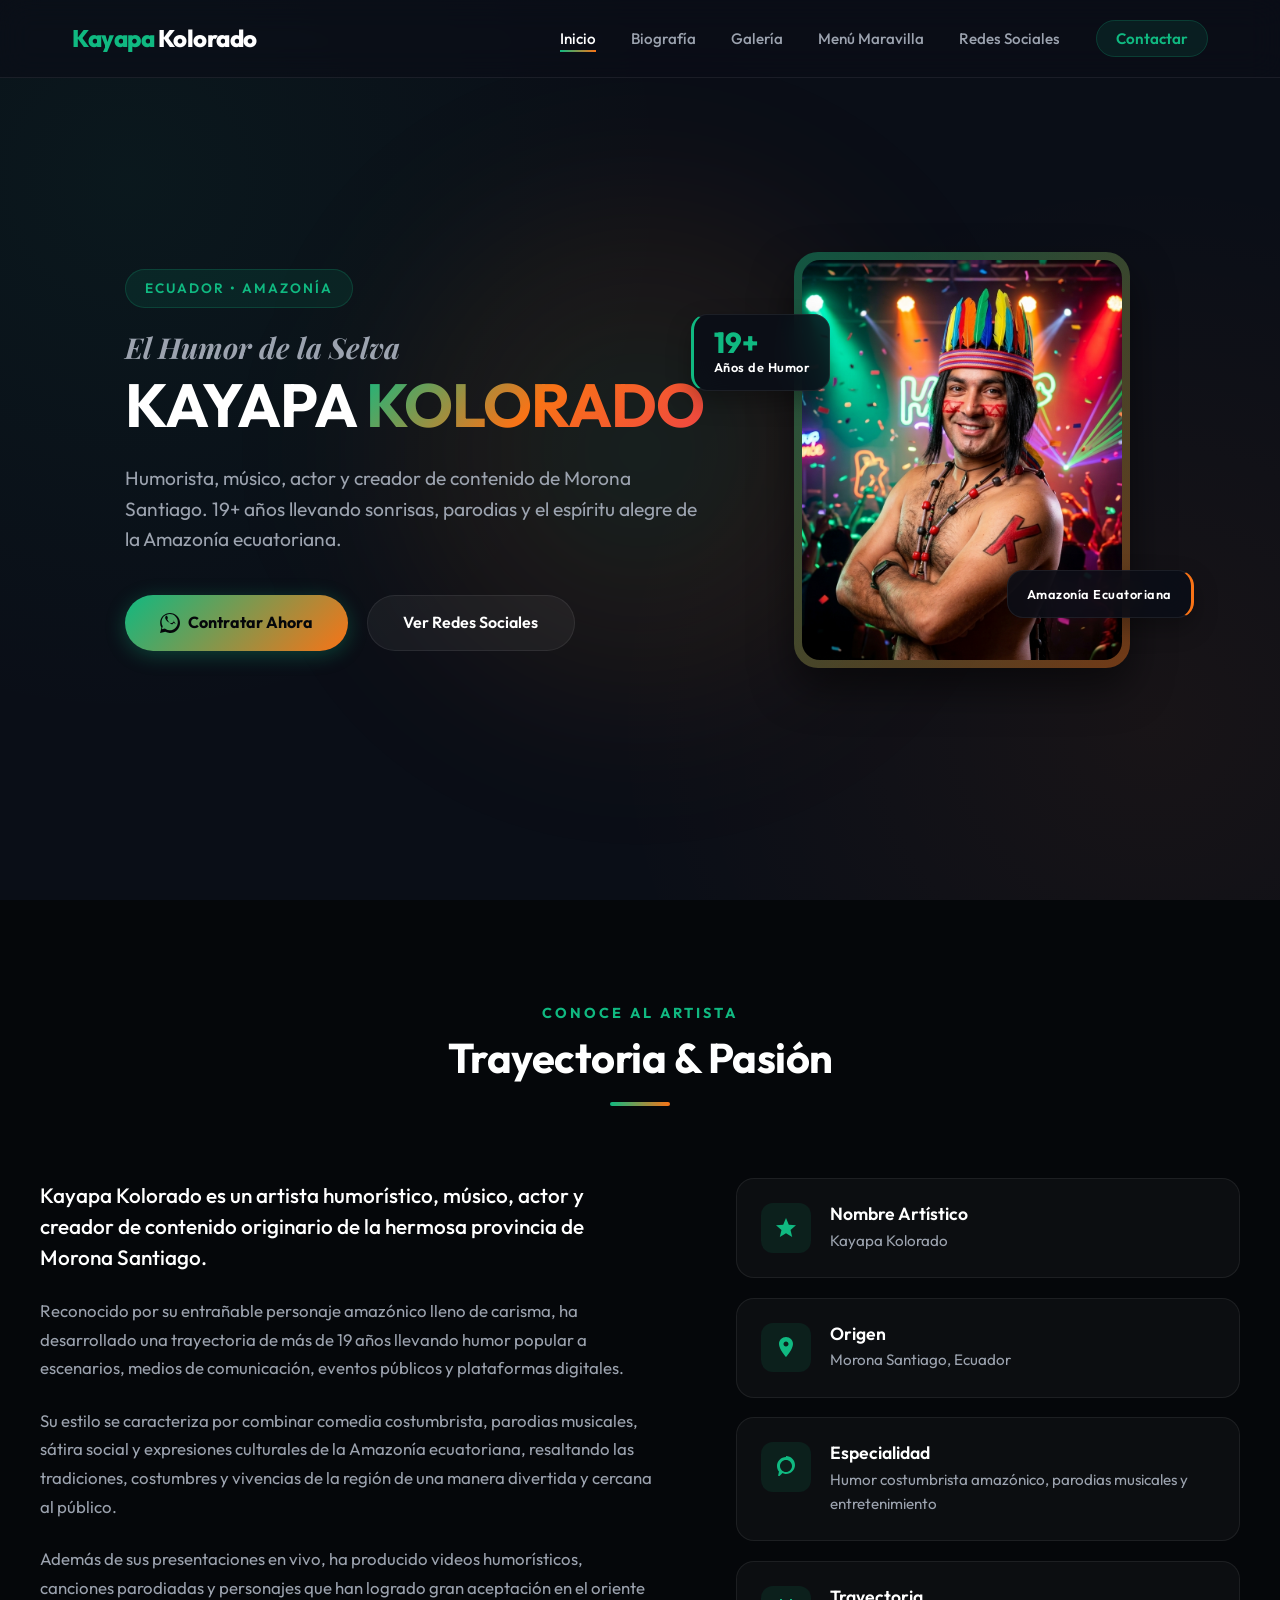
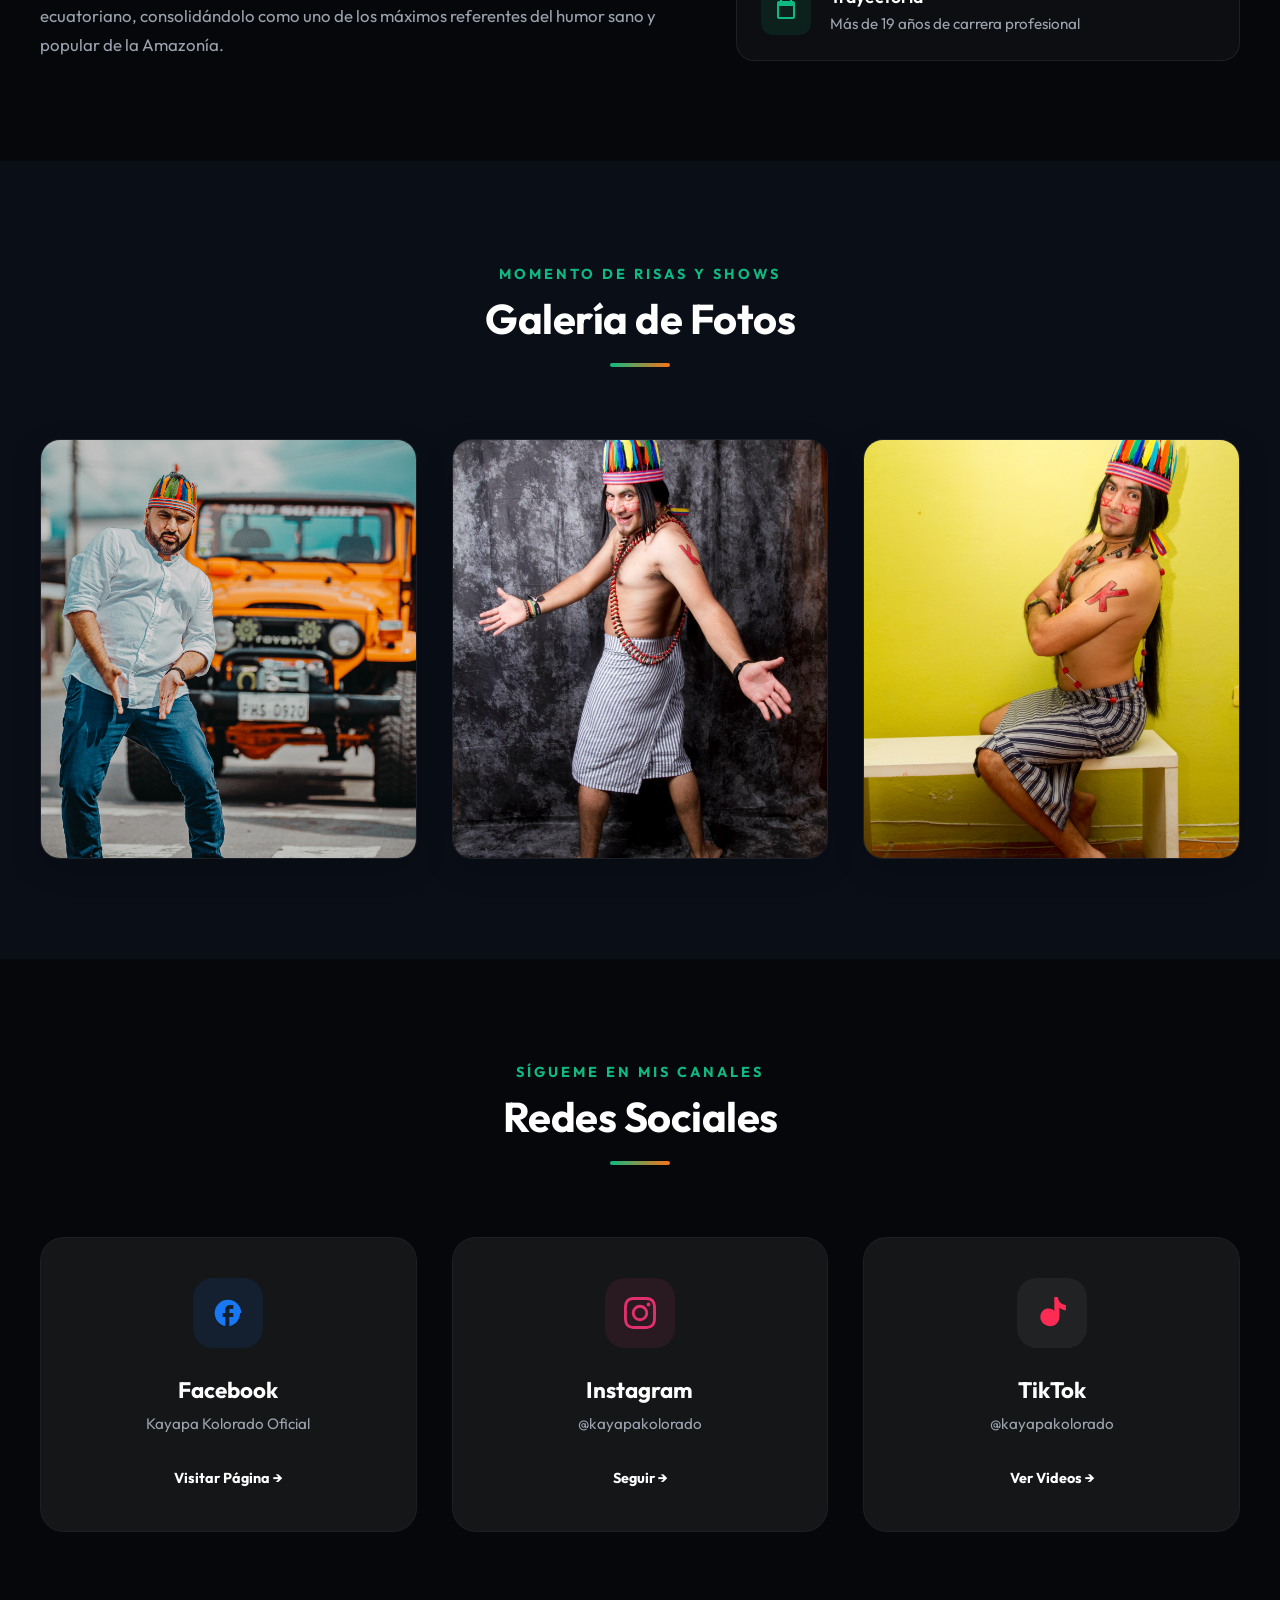
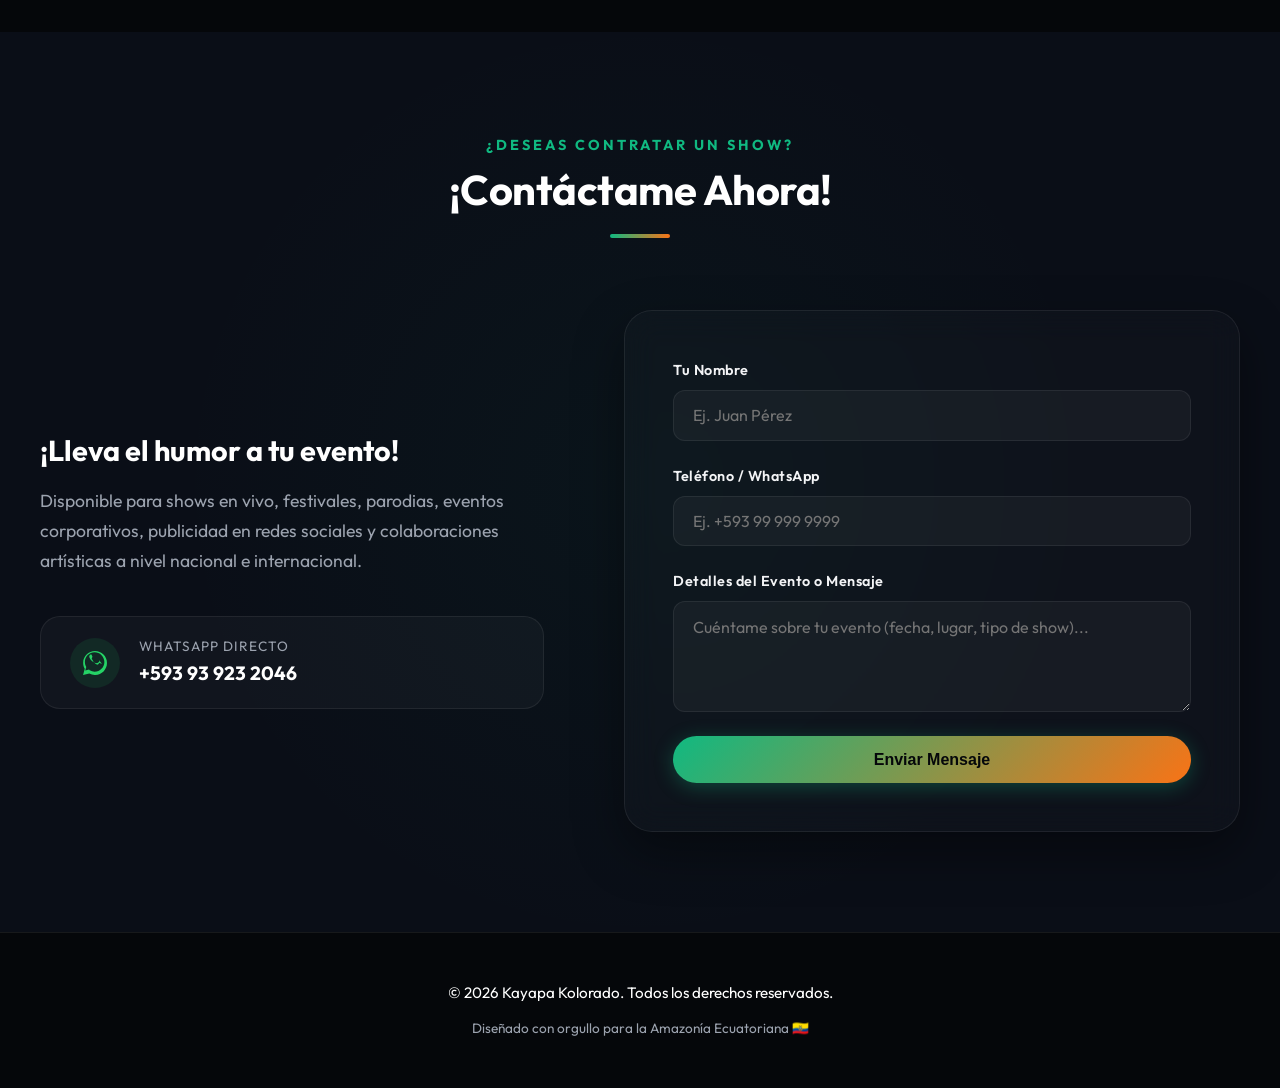
==== commit 97b28a92: "Add files via upload" ====
--- a/index.html
+++ b/index.html
@@ -19,16 +19,10 @@
     <!-- Google Fonts -->
     <link rel="preconnect" href="https://fonts.googleapis.com">
     <link rel="preconnect" href="https://fonts.gstatic.com" crossorigin>
-    <link href="https://fonts.googleapis.com/css2?family=Outfit:wght@300;400;500;600;700;800&family=Playfair+Display:ital,wght@0,700;0,800;1,700&display=swap" rel="stylesheet">
+    <link href="https://fonts.googleapis.com/css2?family=Outfit:wght@300;400;600;700;800&family=Playfair+Display:ital,wght@0,700;1,700&display=swap" rel="stylesheet">
     
-    <!-- Lucide Icons (Requerido para el menú digital) -->
-    <script src="https://unpkg.com/lucide@latest"></script>
-
-    <!-- Custom CSS (Original de Kayapa) -->
+    <!-- Custom CSS -->
     <link rel="stylesheet" href="style.css">
-    
-    <!-- CSS de la Carta Digital (Adaptado y aislado para evitar conflictos) -->
-    <link rel="stylesheet" href="styles-menu.css">
 </head>
 <body>
 
@@ -43,7 +37,7 @@
                     <li><a href="#inicio" class="nav-link active">Inicio</a></li>
                     <li><a href="#biografia" class="nav-link">Biografía</a></li>
                     <li><a href="#galeria" class="nav-link">Galería</a></li>
-                    <li><a href="#menu" class="nav-link">Menú Maravilla</a></li>
+                    <li><a href="menu.html" target="_blank" class="nav-link">Menú Maravilla</a></li>
                     <li><a href="#redes" class="nav-link">Redes Sociales</a></li>
                     <li><a href="#contacto" class="nav-link btn-nav">Contactar</a></li>
                 </ul>
@@ -206,55 +200,6 @@
         </div>
     </section>
 
-    <!-- NUEVA SECCIÓN: MENÚ MARAVILLA (CARTA DEL RESTAURANTE) -->
-    <section class="menu-digital-section" id="menu">
-        <!-- Luces tropicales internas de sección -->
-        <div class="menu-section-glow glow-1"></div>
-        <div class="menu-section-glow glow-2"></div>
-        
-        <div class="menu-digital-container">
-            <div class="section-title-wrapper text-center">
-                <span class="section-subtitle">La sazón amazónica y marina en Macas</span>
-                <h2 class="section-title">Menú Maravilla</h2>
-                <div class="title-line"></div>
-            </div>
-            
-            <p class="menu-intro-text text-center">
-                Te invitamos a degustar nuestra deliciosa variedad de platos con el auténtico toque amazónico y mariscos frescos de la costa. ¡Selecciona tu comida favorita y calcula tu pedido directamente!
-            </p>
-
-            <!-- Barra de Búsqueda -->
-            <div class="menu-search-wrapper">
-                <div class="menu-search-box">
-                    <i data-lucide="search" class="menu-search-icon"></i>
-                    <input type="text" id="search-input" placeholder="Buscar plato, ingrediente..." autocomplete="off">
-                    <button id="clear-search" class="menu-clear-search" aria-label="Limpiar búsqueda">
-                        <i data-lucide="x"></i>
-                    </button>
-                </div>
-            </div>
-
-            <!-- Navegación de Categorías (Botones Deslizables) -->
-            <div class="menu-nav-scroll">
-                <div class="menu-categories-tabs" id="mobile-categories-tabs">
-                    <!-- Dinámico -->
-                </div>
-            </div>
-
-            <!-- Contenedor Principal del Menú (Cuadrícula de Platos) -->
-            <div class="menu-display-area">
-                <div class="menu-category-info">
-                    <h3 class="menu-active-title" id="active-category-title">Cargando menú...</h3>
-                    <p class="menu-active-desc" id="active-category-desc"></p>
-                </div>
-                
-                <div class="menu-grid" id="menu-grid">
-                    <!-- Dinámico -->
-                </div>
-            </div>
-        </div>
-    </section>
-
     <!-- Social Media Section -->
     <section class="redes" id="redes">
         <div class="redes-container">
@@ -365,12 +310,12 @@
     <!-- Footer -->
     <footer class="footer">
         <div class="footer-container">
-            <p class="copyright">&copy; <span id="current-year">2026</span> Kayapa Kolorado. Todos los derechos reservados.</p>
+            <p class="copyright">&copy; <span id="current-year"></span> Kayapa Kolorado. Todos los derechos reservados.</p>
             <p class="credits">Diseñado con orgullo para la Amazonía Ecuatoriana 🇪🇨</p>
         </div>
     </footer>
 
-    <!-- Lightbox Modal (Original de Kayapa) -->
+    <!-- Lightbox Modal -->
     <div class="lightbox" id="lightbox">
         <button class="lightbox-close" id="lightbox-close" aria-label="Cerrar modal">&times;</button>
         <button class="lightbox-prev" id="lightbox-prev" aria-label="Imagen anterior">&#10094;</button>
@@ -380,136 +325,7 @@
         <button class="lightbox-next" id="lightbox-next" aria-label="Siguiente imagen">&#10095;</button>
     </div>
 
-    <!-- ELEMENTOS DEDICADOS A LA CARTA DIGITAL (GLOBALES) -->
-
-    <!-- Botón Flotante de Carrito (Solo visible en Móviles/Desktop al agregar platos) -->
-    <button class="floating-cart-btn" id="floating-cart-btn" aria-label="Ver mi pedido">
-        <i data-lucide="shopping-bag"></i>
-        <span class="cart-badge" id="cart-badge">0</span>
-    </button>
-
-    <!-- Sidebar del Carrito (Mi Pedido) -->
-    <aside class="sidebar-cart" id="sidebar-cart">
-        <div class="cart-header">
-            <div class="cart-title-wrapper">
-                <i data-lucide="shopping-bag" class="gold-icon"></i>
-                <h2>Mi Pedido</h2>
-            </div>
-            <button class="close-cart-btn" id="close-cart-btn" aria-label="Cerrar pedido">
-                <i data-lucide="x"></i>
-            </button>
-        </div>
-
-        <div class="cart-body">
-            <!-- Estado Vacío -->
-            <div class="cart-empty" id="cart-empty">
-                <i data-lucide="utensils" class="empty-icon"></i>
-                <p>Tu pedido está vacío</p>
-                <span>Selecciona platos del menú para sumarlos a tu cuenta y calcular el total.</span>
-            </div>
-
-            <!-- Lista de items seleccionados -->
-            <div class="cart-items" id="cart-items" style="display: none;">
-                <!-- Dinámico -->
-            </div>
-        </div>
-
-        <div class="cart-footer" id="cart-footer" style="display: none;">
-            <div class="cart-totals">
-                <div class="total-row">
-                    <span>Subtotal</span>
-                    <span id="cart-subtotal">$0.00</span>
-                </div>
-                <div class="total-row total-highlight">
-                    <span>Total Estimado</span>
-                    <span id="cart-total">$0.00</span>
-                </div>
-            </div>
-            
-            <div class="order-info-inputs">
-                <div class="input-group">
-                    <label for="order-type">¿Cómo ordenarás?</label>
-                    <select id="order-type">
-                        <option value="mesa">Mesa del Restaurante</option>
-                        <option value="llevar">Para Llevar / Retiro</option>
-                        <option value="domicilio">Servicio a Domicilio</option>
-                    </select>
-                </div>
-                <div class="input-group" id="table-number-group">
-                    <label for="table-number">Número de Mesa</label>
-                    <input type="number" id="table-number" min="1" placeholder="Ej: 5">
-                </div>
-                <div class="input-group" id="delivery-address-group" style="display: none;">
-                    <label for="delivery-address">Dirección y Nombre</label>
-                    <input type="text" id="delivery-address" placeholder="Ej: Av. 24 de Mayo y 10 de Agosto, Juan Perez">
-                </div>
-            </div>
-
-            <button class="btn-whatsapp-order" id="send-whatsapp-btn">
-                <i data-lucide="send"></i>
-                <span>Enviar pedido por WhatsApp</span>
-            </button>
-            <button class="btn-clear-cart" id="clear-cart-btn">
-                <i data-lucide="trash-2"></i>
-                <span>Limpiar todo</span>
-            </button>
-        </div>
-    </aside>
-
-    <!-- Modal: Detalles del Plato -->
-    <div class="modal" id="dish-modal" style="display: none;">
-        <div class="modal-backdrop" id="modal-backdrop"></div>
-        <div class="modal-content">
-            <button class="modal-close" id="modal-close" aria-label="Cerrar detalles">
-                <i data-lucide="x"></i>
-            </button>
-            
-            <div class="modal-body">
-                <div class="modal-info-panel">
-                    <div class="modal-badge-container" id="modal-badges">
-                        <!-- Dinámico: Especial, Amazónico, etc. -->
-                    </div>
-                    <h2 class="modal-title" id="modal-title">Nombre del Plato</h2>
-                    <p class="modal-description" id="modal-description">Descripción del plato.</p>
-                    
-                    <!-- Opciones Dinámicas -->
-                    <div class="modal-options-container" id="modal-options-section">
-                        <!-- Dinámico -->
-                    </div>
-
-                    <!-- Notas adicionales -->
-                    <div class="modal-notes-section">
-                        <label for="modal-notes">Indicaciones especiales (opcional):</label>
-                        <textarea id="modal-notes" rows="2" placeholder="Ej: Sin cebolla, carne bien cocida, etc."></textarea>
-                    </div>
-
-                    <div class="modal-footer">
-                        <div class="modal-price-wrapper">
-                            <span class="price-label">Precio Unitario</span>
-                            <span class="modal-price" id="modal-price">$0.00</span>
-                        </div>
-                        
-                        <div class="modal-action-row">
-                            <div class="quantity-selector">
-                                <button id="modal-qty-minus" aria-label="Reducir cantidad"><i data-lucide="minus"></i></button>
-                                <span id="modal-qty-value">1</span>
-                                <button id="modal-qty-plus" aria-label="Aumentar cantidad"><i data-lucide="plus"></i></button>
-                            </div>
-                            <button class="btn-add-to-cart" id="btn-add-to-cart">
-                                <i data-lucide="plus-circle"></i>
-                                <span>Agregar al pedido</span>
-                            </button>
-                        </div>
-                    </div>
-                </div>
-            </div>
-        </div>
-    </div>
-
-    <!-- Scripts Originales de Kayapa -->
+    <!-- Custom Script -->
     <script src="script.js"></script>
-    
-    <!-- Script de la Carta Digital -->
-    <script src="app-menu.js"></script>
 </body>
 </html>
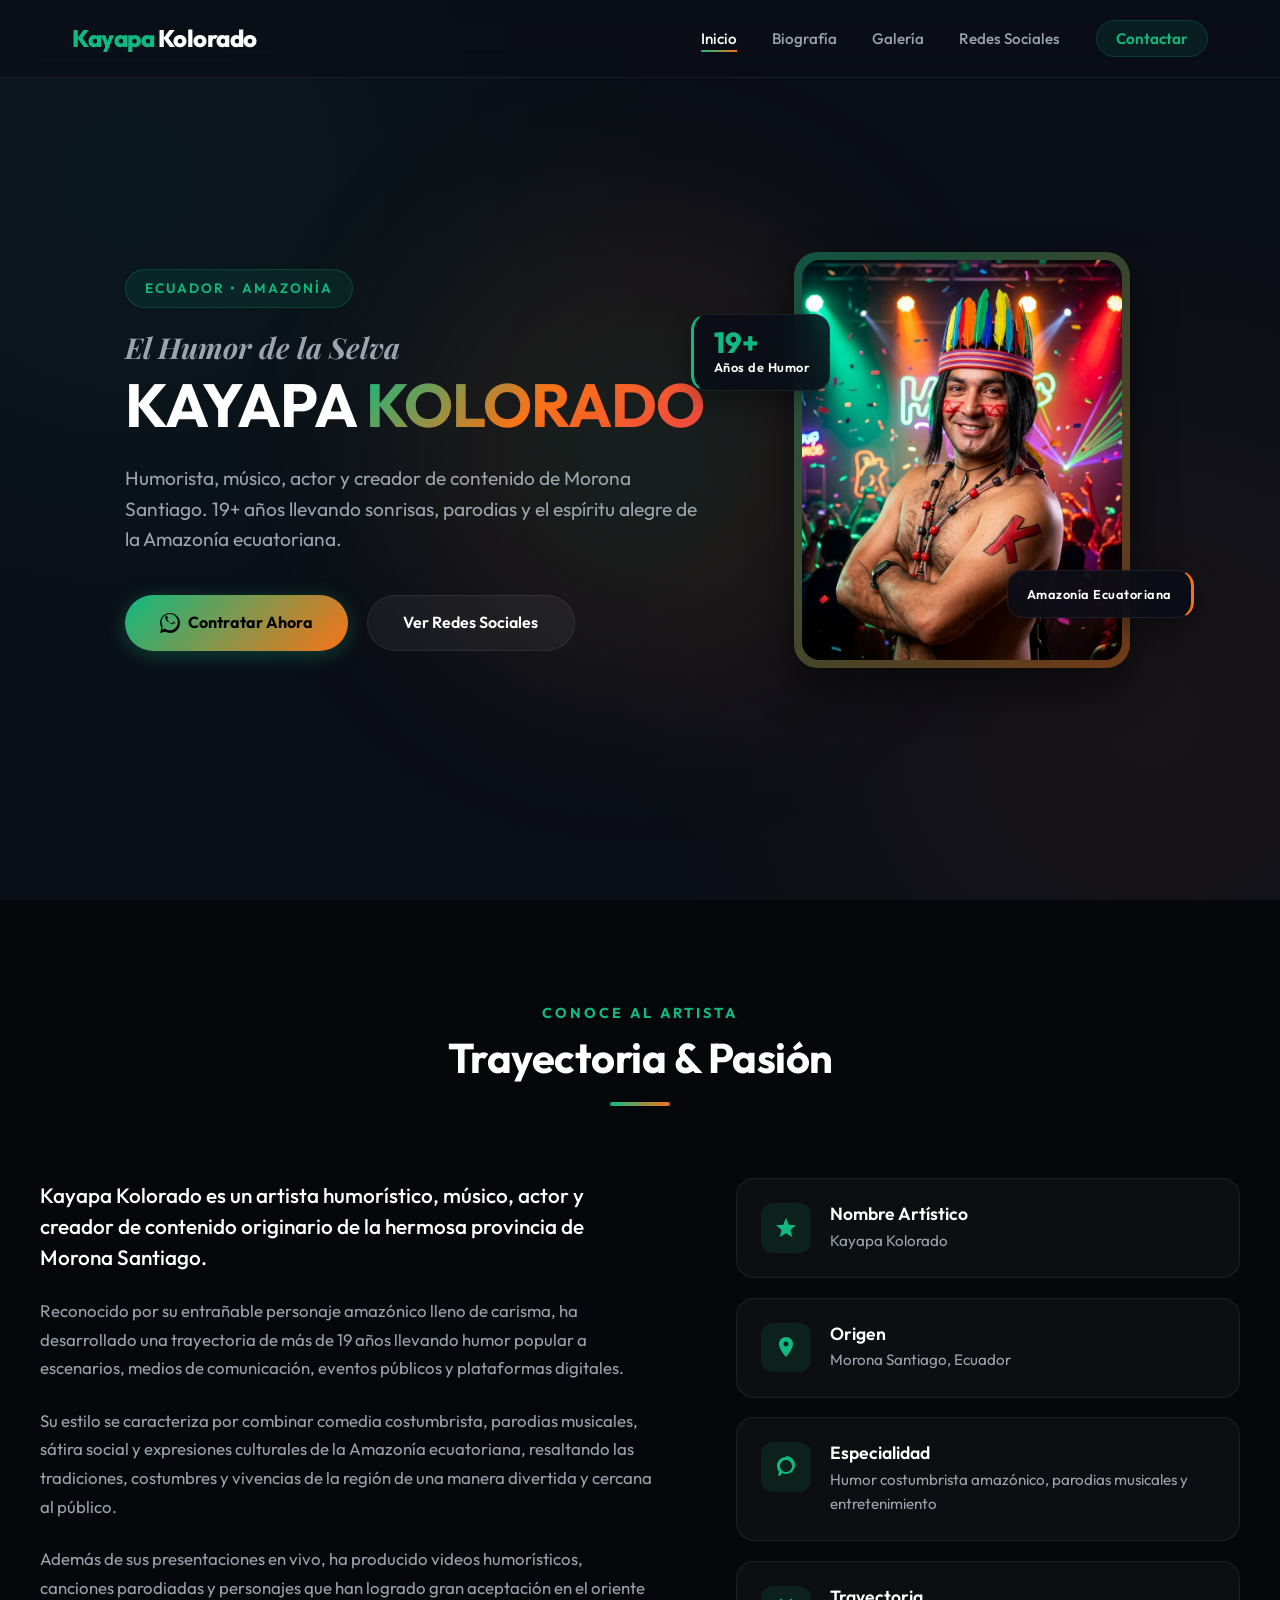
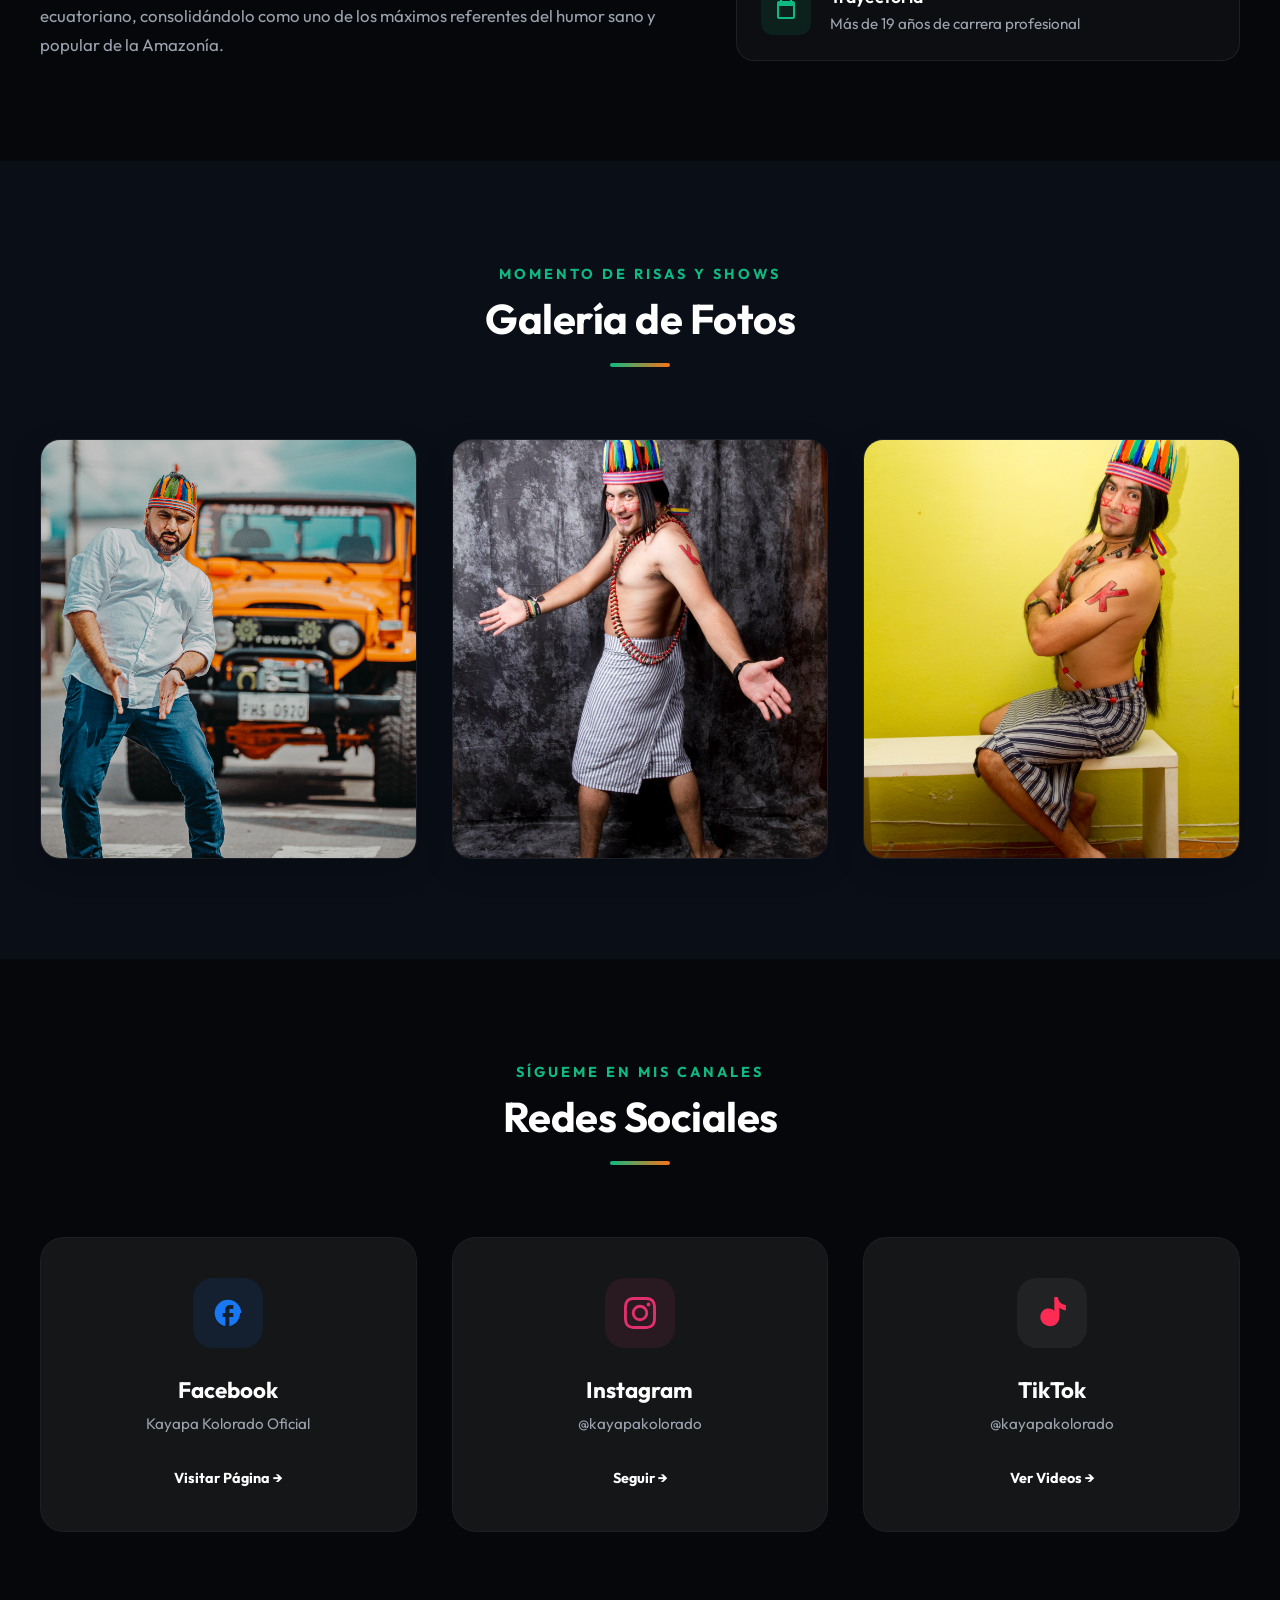
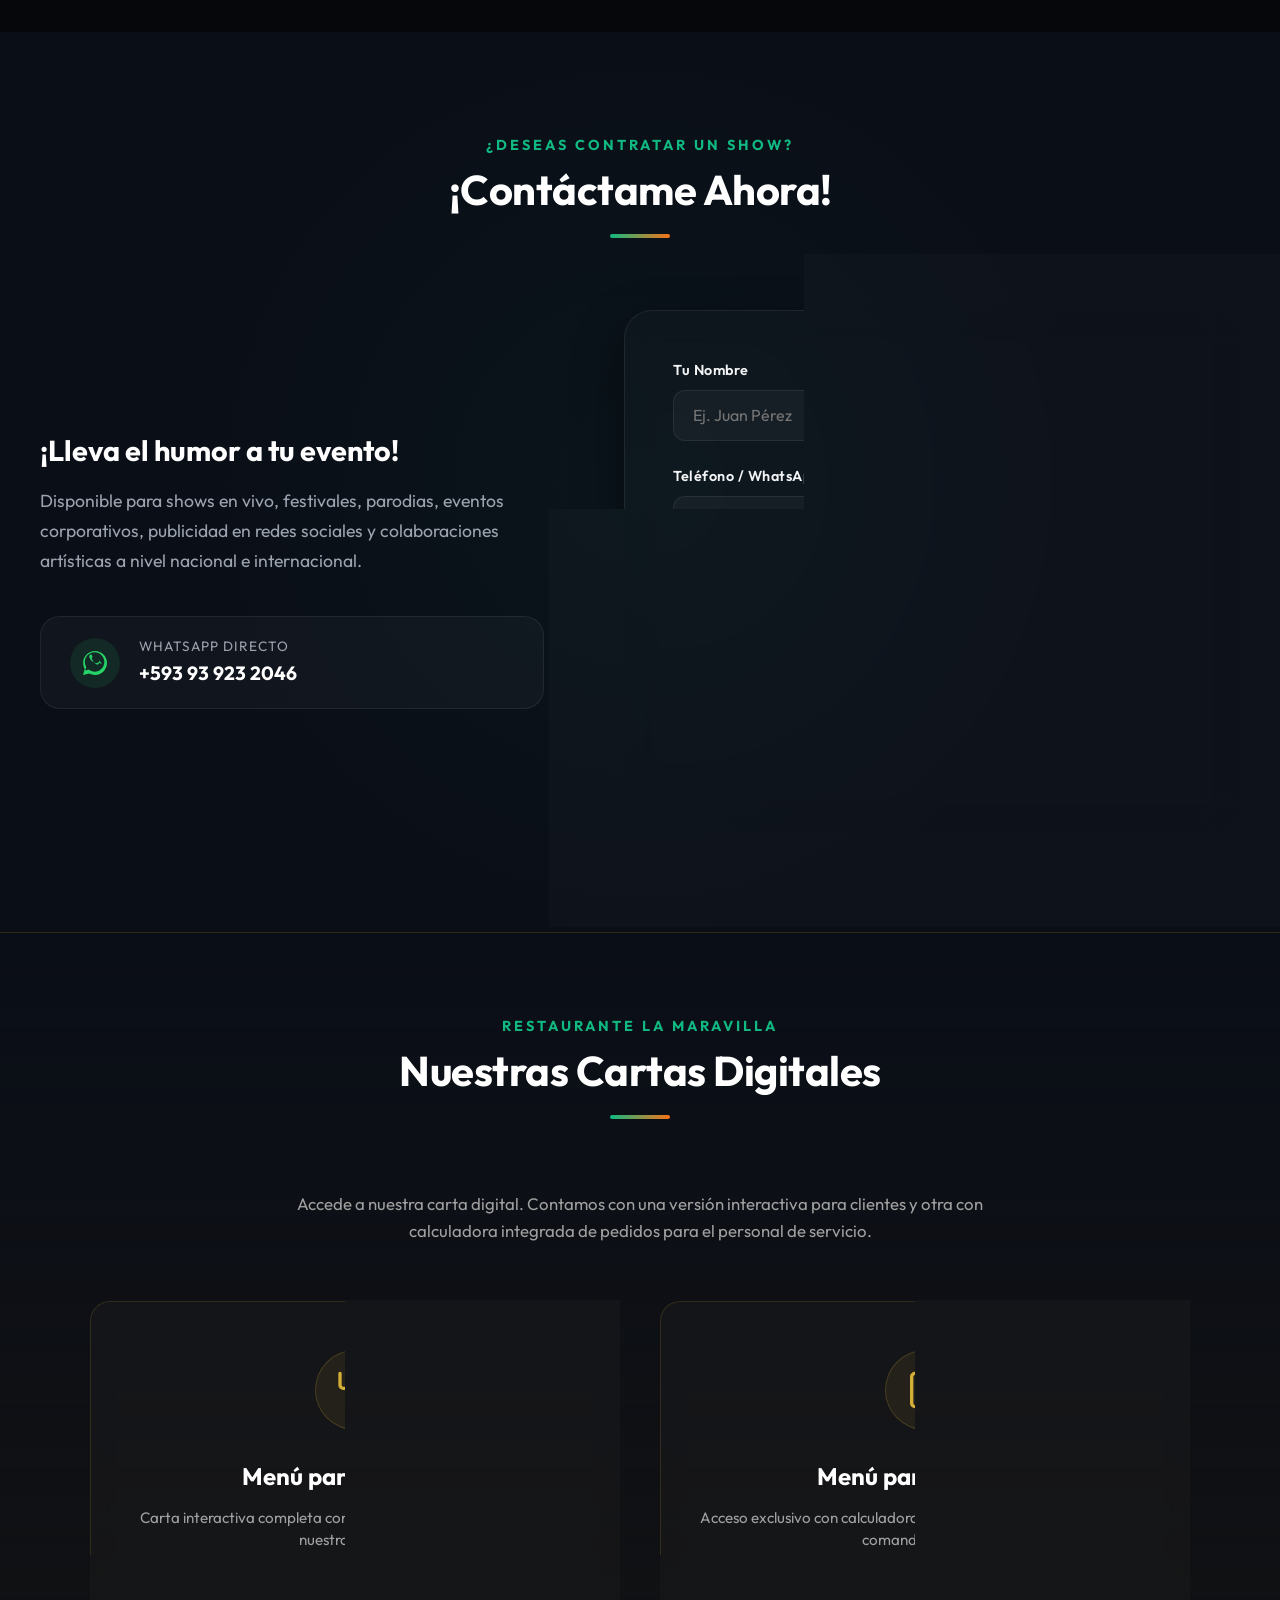
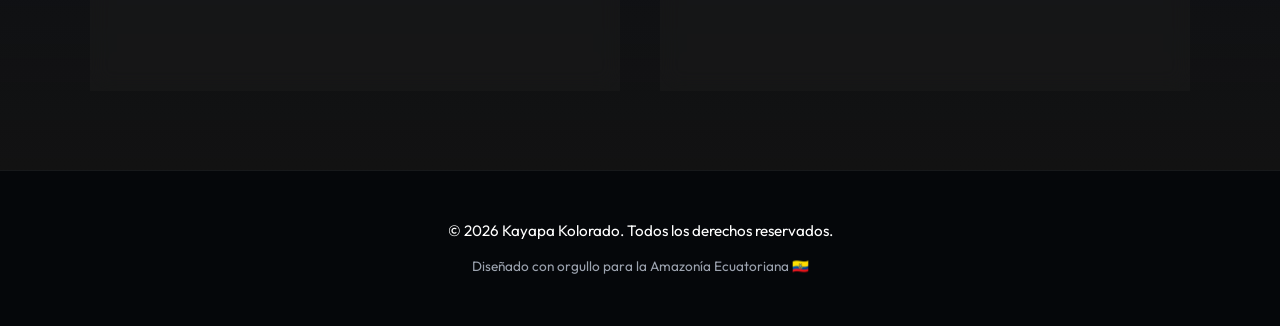
==== commit 44c744fb: "Add files via upload" ====
--- a/index.html
+++ b/index.html
@@ -23,6 +23,139 @@
     
     <!-- Custom CSS -->
     <link rel="stylesheet" href="style.css">
+    
+    <!-- Digital Menus Styles -->
+    <style>
+        .digital-menus-section {
+            padding: 5rem 2rem;
+            background: linear-gradient(180deg, rgba(18, 18, 18, 0) 0%, rgba(18, 18, 18, 0.95) 100%);
+            position: relative;
+            border-top: 1px solid rgba(214, 175, 55, 0.15);
+        }
+
+        .menus-section-container {
+            max-width: 1100px;
+            margin: 0 auto;
+        }
+
+        .menus-intro-text {
+            color: #a0a0a0;
+            max-width: 700px;
+            margin: 1.5rem auto 3.5rem auto;
+            font-size: 1.05rem;
+            line-height: 1.6;
+            text-align: center;
+        }
+
+        .menus-cards-grid {
+            display: grid;
+            grid-template-columns: repeat(auto-fit, minmax(300px, 1fr));
+            gap: 2.5rem;
+            justify-content: center;
+        }
+
+        .menu-action-card {
+            background: rgba(30, 30, 30, 0.45);
+            border: 1px solid rgba(214, 175, 55, 0.15);
+            border-radius: 20px;
+            padding: 3rem 2rem;
+            text-align: center;
+            transition: all 0.4s cubic-bezier(0.165, 0.84, 0.44, 1);
+            backdrop-filter: blur(10px);
+            display: flex;
+            flex-direction: column;
+            align-items: center;
+            position: relative;
+            overflow: hidden;
+        }
+
+        .menu-action-card::after {
+            content: '';
+            position: absolute;
+            top: 0;
+            left: 0;
+            width: 100%;
+            height: 4px;
+            background: linear-gradient(90deg, #d4af37, transparent);
+            opacity: 0;
+            transition: opacity 0.3s ease;
+        }
+
+        .menu-action-card:hover {
+            transform: translateY(-8px);
+            border-color: rgba(214, 175, 55, 0.4);
+            box-shadow: 0 20px 40px rgba(0, 0, 0, 0.4), 0 0 20px rgba(214, 175, 55, 0.05);
+        }
+
+        .menu-action-card:hover::after {
+            opacity: 1;
+        }
+
+        .menu-card-icon-wrapper {
+            width: 80px;
+            height: 80px;
+            border-radius: 50%;
+            background: rgba(214, 175, 55, 0.08);
+            border: 1px solid rgba(214, 175, 55, 0.2);
+            display: flex;
+            align-items: center;
+            justify-content: center;
+            margin-bottom: 2rem;
+            color: #d4af37;
+            transition: all 0.3s ease;
+        }
+
+        .menu-action-card:hover .menu-card-icon-wrapper {
+            background: #d4af37;
+            color: #0d0d0d;
+            transform: scale(1.08) rotate(5deg);
+            box-shadow: 0 0 20px rgba(214, 175, 55, 0.3);
+        }
+
+        .menu-action-card h3 {
+            font-family: 'Outfit', sans-serif;
+            font-size: 1.5rem;
+            color: #ffffff;
+            margin-bottom: 1rem;
+            font-weight: 700;
+        }
+
+        .menu-action-card p {
+            color: #a0a0a0;
+            font-size: 0.95rem;
+            line-height: 1.5;
+            margin-bottom: 2rem;
+            flex-grow: 1;
+        }
+
+        .btn-menu-link {
+            display: inline-block;
+            padding: 0.9rem 2.2rem;
+            background: transparent;
+            border: 2px solid #d4af37;
+            color: #d4af37;
+            border-radius: 50px;
+            font-family: 'Outfit', sans-serif;
+            font-weight: 600;
+            font-size: 0.95rem;
+            text-decoration: none;
+            transition: all 0.3s ease;
+            width: 80%;
+        }
+
+        .menu-action-card.publico:hover .btn-menu-link {
+            background: #d4af37;
+            color: #0d0d0d;
+            box-shadow: 0 8px 20px rgba(214, 175, 55, 0.2);
+        }
+
+        .menu-action-card.meseros:hover .btn-menu-link {
+            background: #ffffff;
+            border-color: #ffffff;
+            color: #0d0d0d;
+            box-shadow: 0 8px 20px rgba(255, 255, 255, 0.2);
+        }
+    </style>
 </head>
 <body>
 
@@ -37,7 +170,6 @@
                     <li><a href="#inicio" class="nav-link active">Inicio</a></li>
                     <li><a href="#biografia" class="nav-link">Biografía</a></li>
                     <li><a href="#galeria" class="nav-link">Galería</a></li>
-                    <li><a href="menu.html" target="_blank" class="nav-link">Menú Maravilla</a></li>
                     <li><a href="#redes" class="nav-link">Redes Sociales</a></li>
                     <li><a href="#contacto" class="nav-link btn-nav">Contactar</a></li>
                 </ul>
@@ -307,6 +439,51 @@
         </div>
     </section>
 
+    <!-- Sección de Cartas Digitales -->
+    <section class="digital-menus-section" id="menus-maravilla">
+        <div class="menus-section-container">
+            <div class="section-title-wrapper text-center">
+                <span class="section-subtitle">Restaurante La Maravilla</span>
+                <h2 class="section-title">Nuestras Cartas Digitales</h2>
+                <div class="title-line"></div>
+            </div>
+            <p class="menus-intro-text text-center">
+                Accede a nuestra carta digital. Contamos con una versión interactiva para clientes y otra con calculadora integrada de pedidos para el personal de servicio.
+            </p>
+            <div class="menus-cards-grid">
+                <!-- Tarjeta Público -->
+                <div class="menu-action-card publico">
+                    <div class="menu-card-icon-wrapper">
+                        <svg class="menu-svg-icon" viewBox="0 0 24 24" fill="none" stroke="currentColor" stroke-width="2" stroke-linecap="round" stroke-linejoin="round" width="40" height="40">
+                            <path d="M3 2v7c0 1.1.9 2 2 2h4a2 2 0 0 0 2-2V2"/>
+                            <path d="M7 2v20"/>
+                            <path d="M21 15V2v0a5 5 0 0 0-5 5v8c0 1.1.9 2 2 2h3Zm0 0v5"/>
+                        </svg>
+                    </div>
+                    <h3>Menú para el Público</h3>
+                    <p>Carta interactiva completa con precios y detalles. Diseñada para nuestros clientes.</p>
+                    <a href="menu-publico.html" target="_blank" class="btn-menu-link">Ver Menú Digital</a>
+                </div>
+                
+                <!-- Tarjeta Meseros -->
+                <div class="menu-action-card meseros">
+                    <div class="menu-card-icon-wrapper">
+                        <svg class="menu-svg-icon" viewBox="0 0 24 24" fill="none" stroke="currentColor" stroke-width="2" stroke-linecap="round" stroke-linejoin="round" width="40" height="40">
+                            <rect x="4" y="2" width="16" height="20" rx="2"/>
+                            <line x1="9" y1="22" x2="15" y2="22"/>
+                            <line x1="8" y1="6" x2="16" y2="6"/>
+                            <line x1="8" y1="10" x2="16" y2="10"/>
+                            <line x1="8" y1="14" x2="12" y2="14"/>
+                        </svg>
+                    </div>
+                    <h3>Menú para Meseros</h3>
+                    <p>Acceso exclusivo con calculadora integrada para registrar pedidos y comandas rápidas.</p>
+                    <a href="menu.html" target="_blank" class="btn-menu-link">Abrir Calculadora</a>
+                </div>
+            </div>
+        </div>
+    </section>
+
     <!-- Footer -->
     <footer class="footer">
         <div class="footer-container">
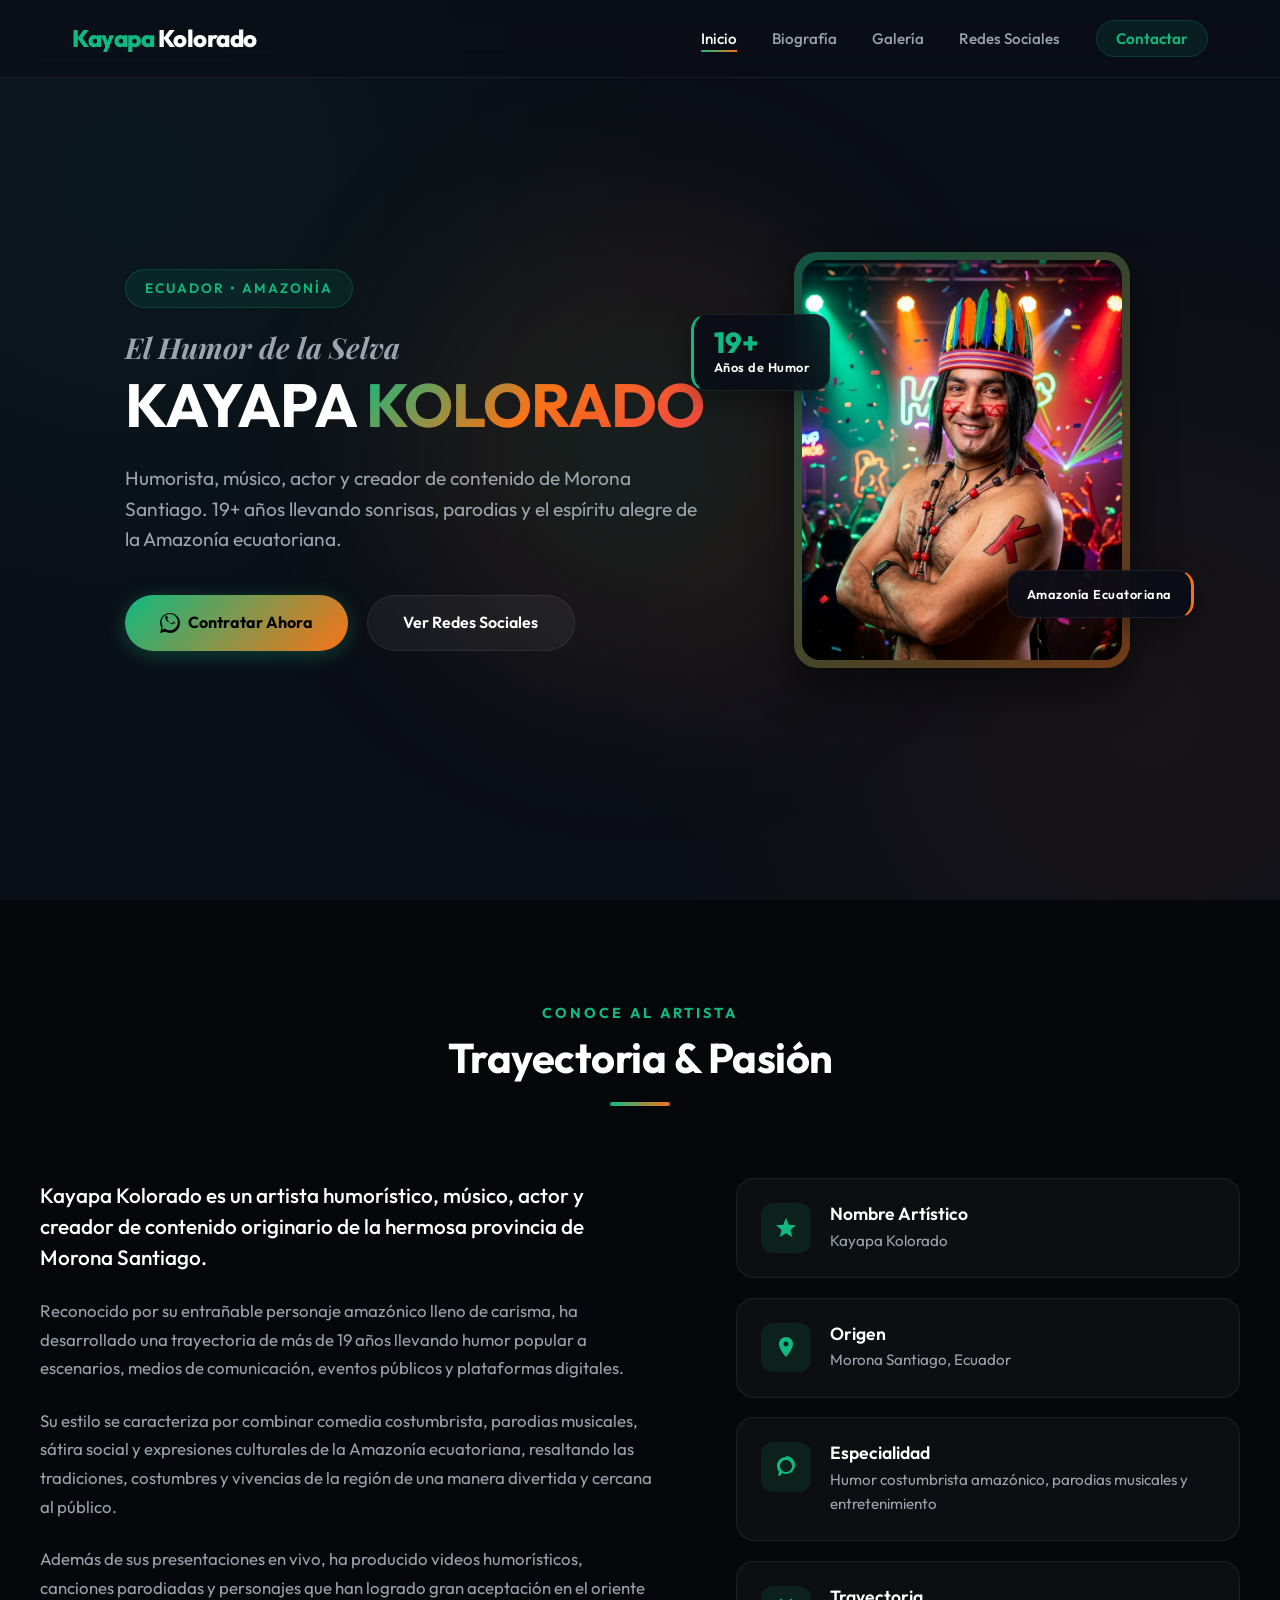
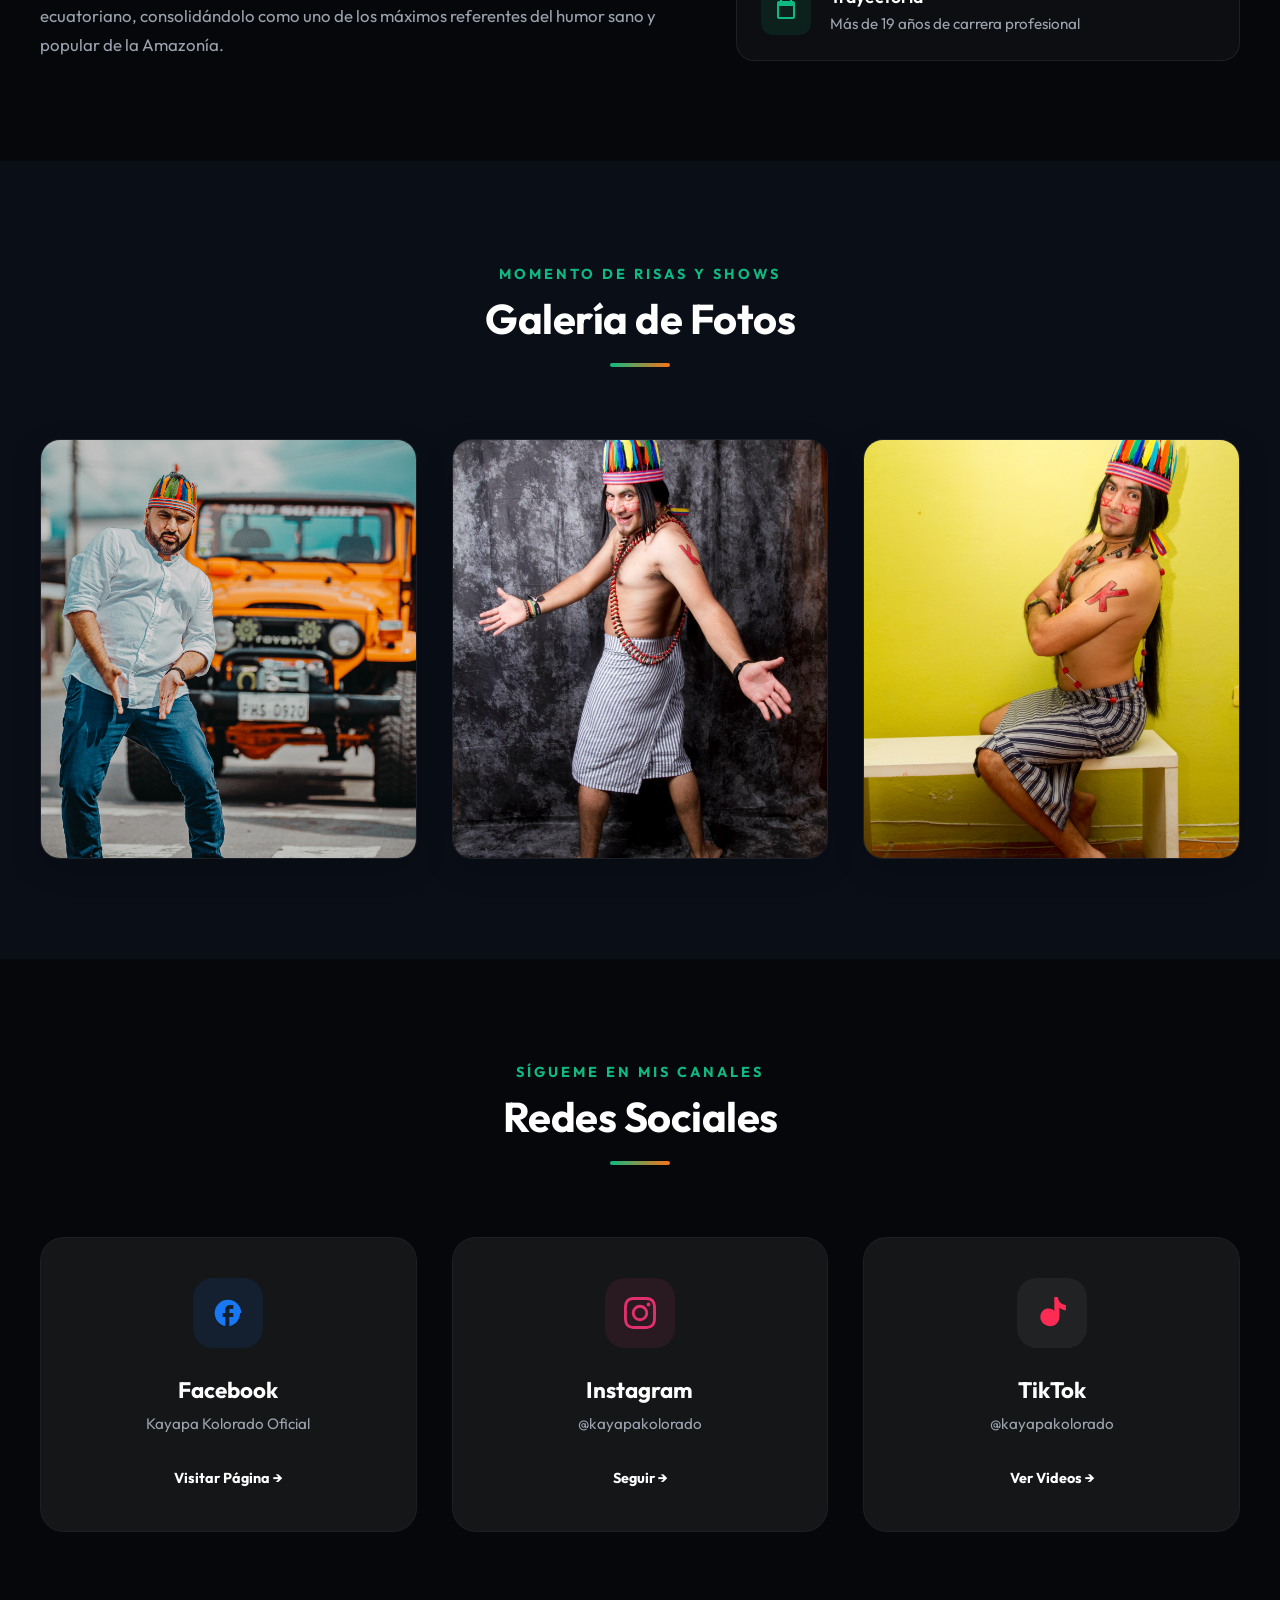
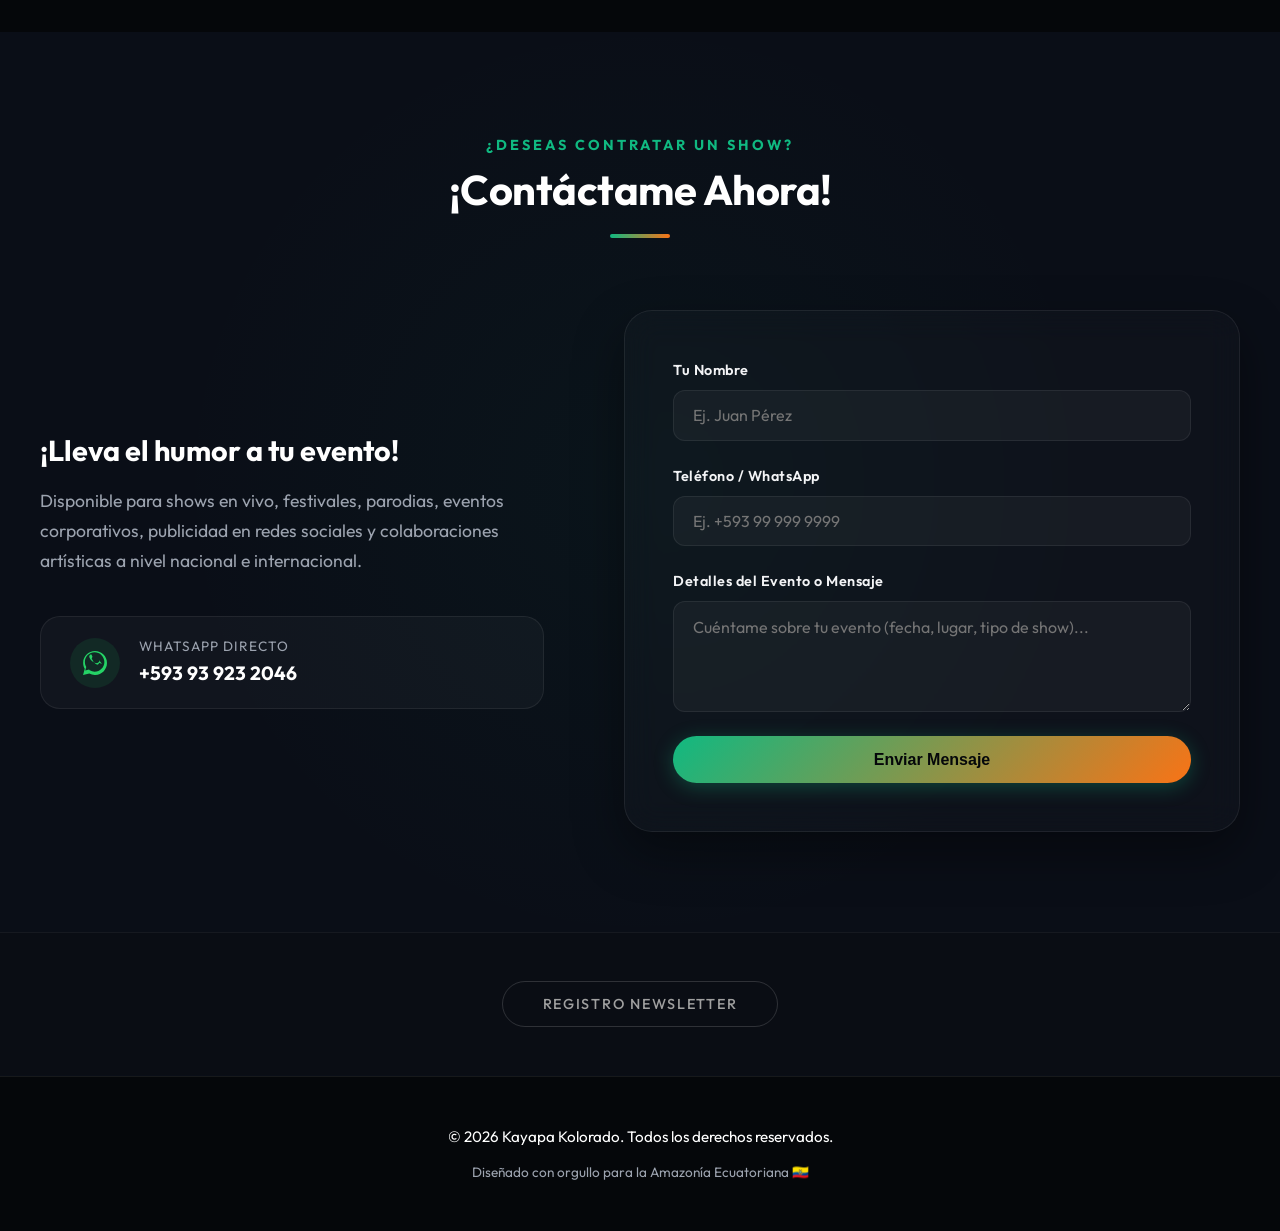
==== commit 8dca85b2: "Add files via upload" ====
--- a/index.html
+++ b/index.html
@@ -27,9 +27,20 @@
     <!-- Digital Menus Styles -->
     <style>
         .digital-menus-section {
-            padding: 5rem 2rem;
+            max-height: 0;
+            opacity: 0;
+            overflow: hidden;
+            padding: 0 2rem;
             background: linear-gradient(180deg, rgba(18, 18, 18, 0) 0%, rgba(18, 18, 18, 0.95) 100%);
             position: relative;
+            border-top: 1px solid rgba(214, 175, 55, 0);
+            transition: all 0.6s cubic-bezier(0.4, 0, 0.2, 1);
+        }
+
+        .digital-menus-section.show {
+            max-height: 1200px;
+            opacity: 1;
+            padding: 5rem 2rem;
             border-top: 1px solid rgba(214, 175, 55, 0.15);
         }
 
@@ -154,6 +165,38 @@
             border-color: #ffffff;
             color: #0d0d0d;
             box-shadow: 0 8px 20px rgba(255, 255, 255, 0.2);
+        }
+
+        /* Newsletter Trigger Styles */
+        .newsletter-trigger-container {
+            text-align: center;
+            padding: 3rem 0;
+            background: rgba(10, 10, 10, 0.2);
+            border-top: 1px solid rgba(255, 255, 255, 0.05);
+        }
+
+        .btn-newsletter-trigger {
+            background: transparent;
+            border: 1px solid rgba(255, 255, 255, 0.15);
+            color: #a0a0a0;
+            padding: 0.8rem 2.5rem;
+            border-radius: 50px;
+            font-family: 'Outfit', sans-serif;
+            font-size: 0.9rem;
+            font-weight: 500;
+            cursor: pointer;
+            transition: all 0.3s cubic-bezier(0.25, 0.8, 0.25, 1);
+            display: inline-block;
+            text-transform: uppercase;
+            letter-spacing: 0.12em;
+        }
+
+        .btn-newsletter-trigger:hover {
+            color: #d4af37;
+            border-color: #d4af37;
+            background: rgba(214, 175, 55, 0.06);
+            box-shadow: 0 6px 20px rgba(214, 175, 55, 0.12);
+            transform: translateY(-2px);
         }
     </style>
 </head>
@@ -439,6 +482,11 @@
         </div>
     </section>
 
+    <!-- Contenedor del Botón Newsletter -->
+    <div class="newsletter-trigger-container">
+        <button id="btn-newsletter" class="btn-newsletter-trigger">Registro Newsletter</button>
+    </div>
+
     <!-- Sección de Cartas Digitales -->
     <section class="digital-menus-section" id="menus-maravilla">
         <div class="menus-section-container">
@@ -502,6 +550,26 @@
         <button class="lightbox-next" id="lightbox-next" aria-label="Siguiente imagen">&#10095;</button>
     </div>
 
+    <!-- Script para revelar las cartas digitales ocultas -->
+    <script>
+        document.addEventListener('DOMContentLoaded', () => {
+            const btnNewsletter = document.getElementById('btn-newsletter');
+            const menusSection = document.getElementById('menus-maravilla');
+            
+            if (btnNewsletter && menusSection) {
+                btnNewsletter.addEventListener('click', (e) => {
+                    e.preventDefault();
+                    menusSection.classList.toggle('show');
+                    if (menusSection.classList.contains('show')) {
+                        setTimeout(() => {
+                            menusSection.scrollIntoView({ behavior: 'smooth' });
+                        }, 250);
+                    }
+                });
+            }
+        });
+    </script>
+
     <!-- Custom Script -->
     <script src="script.js"></script>
 </body>
